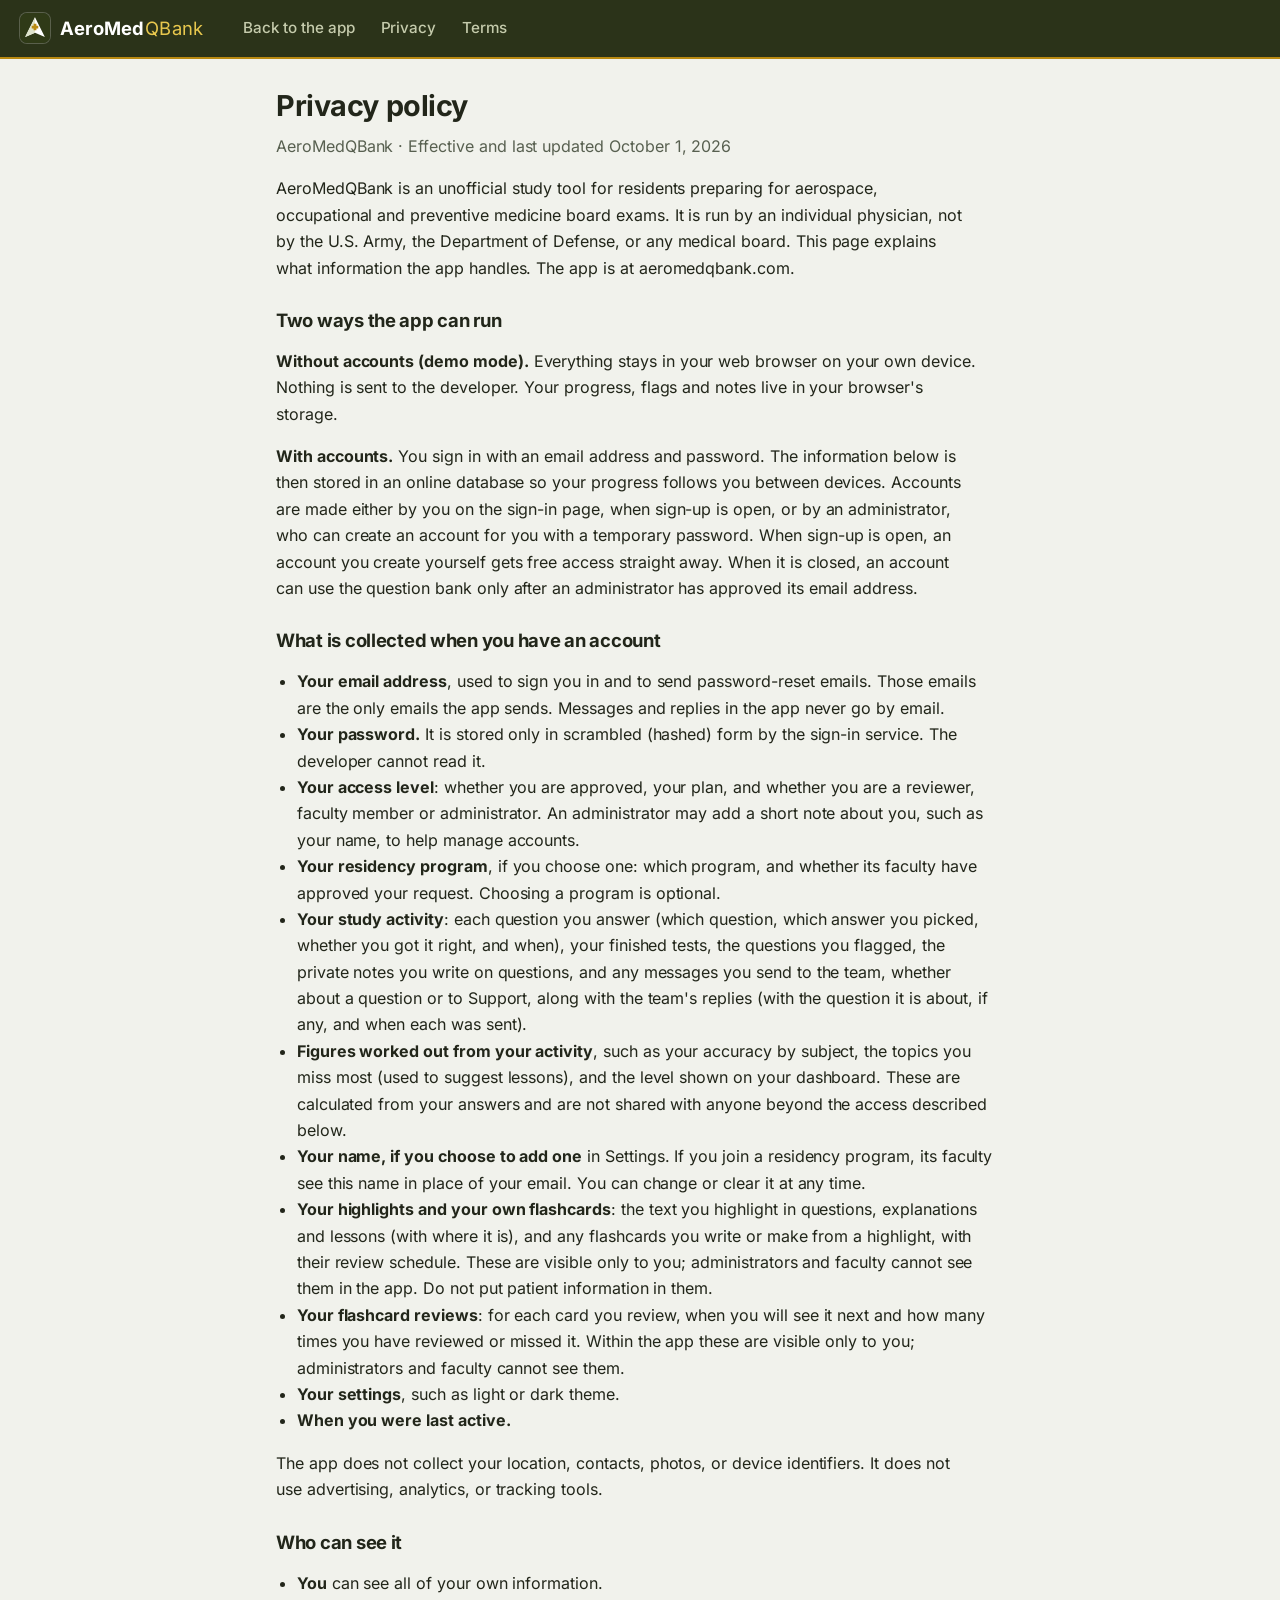
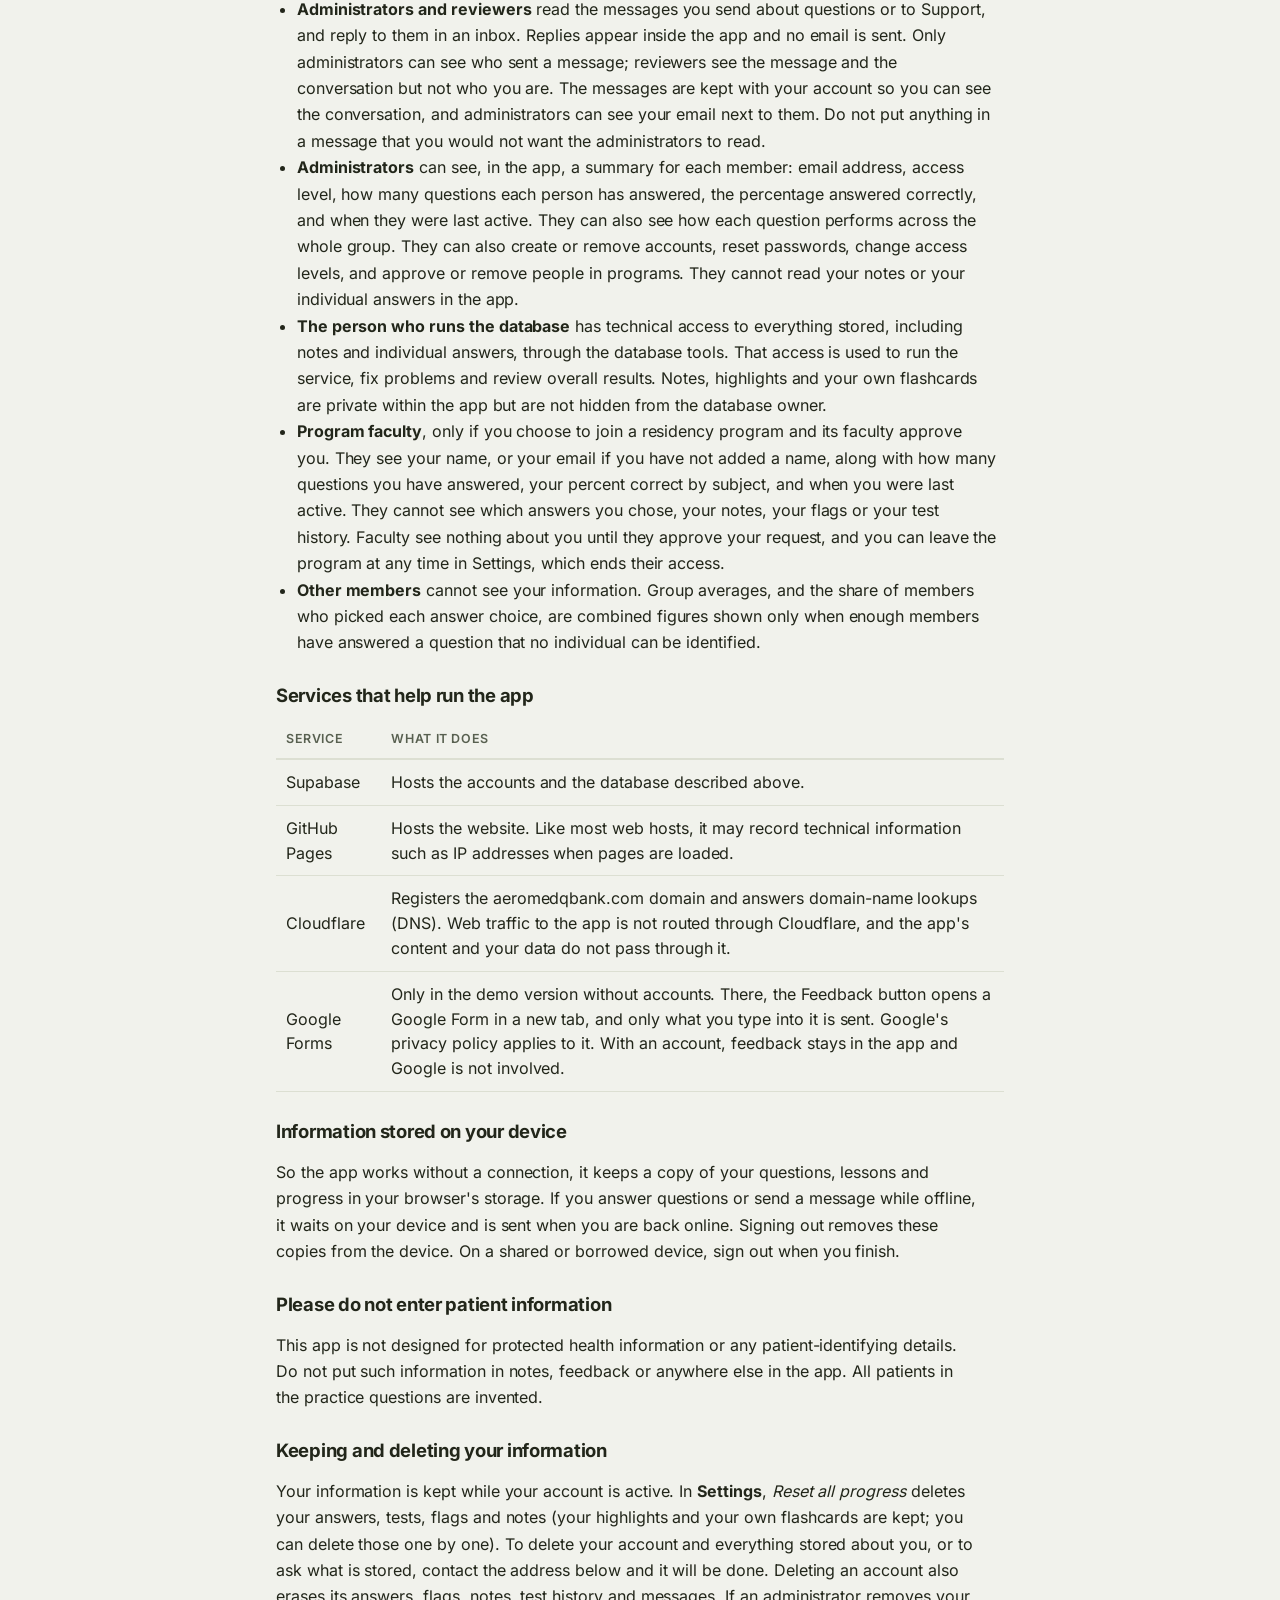
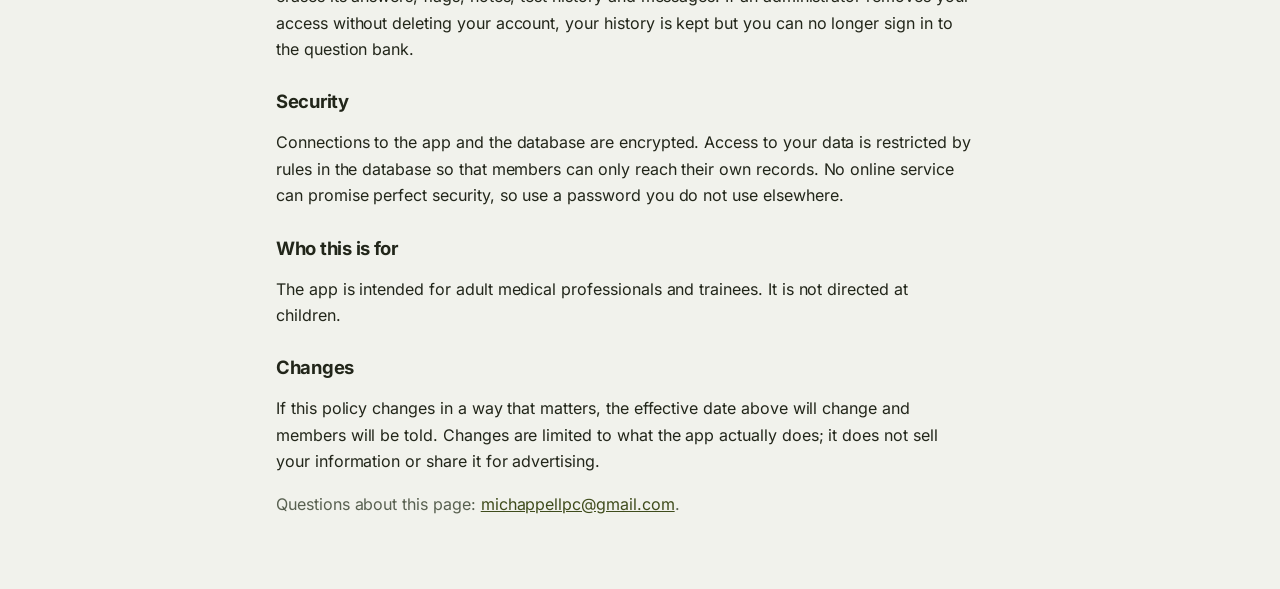
==== privacy.html @ c0320964 "Highlights that stay, My highlights, and your own flashcards Co-Authored-By: Claude Sonnet 5.5 <nore" ====
<!doctype html>
<html lang="en">
<head>
<meta charset="utf-8">
<meta name="viewport" content="width=device-width, initial-scale=1">
<title>Privacy policy | AeroMedQBank</title>
<meta name="theme-color" content="#2b3319">
<link rel="icon" type="image/png" href="icons/icon-192.png">
<link rel="stylesheet" href="css/style.css">
<style>
  body.legal main{max-width:760px;margin:0 auto;padding:20px 16px 56px}
  body.legal h1{font-size:1.8rem;margin-bottom:4px}
  body.legal h2{font-size:1.15rem;margin-top:28px}
  body.legal p,body.legal li{line-height:1.65;max-width:70ch}
  body.legal ul{padding-left:1.3em}
  body.legal .meta{color:var(--muted);margin-top:0}
  body.legal table{margin:12px 0}
  body.legal main a{color:var(--accent)}
  .skip{position:absolute;left:-999px}.skip:focus{left:8px;top:8px;background:var(--card);padding:8px;z-index:10}
</style>
</head>
<body class="legal">
<a class="skip" href="#main">Skip to content</a>
<header class="top"><a class="brand" href="./"><img class="logo" src="icons/logo.svg" alt="" width="30" height="30"><span class="wordmark">AeroMed<b>QBank</b></span></a><nav aria-label="Legal pages"><a href="./">Back to the app</a><a href="privacy.html">Privacy</a><a href="terms.html">Terms</a></nav></header>
<main id="main">
<h1>Privacy policy</h1>
<p class="meta">AeroMedQBank &middot; Effective and last updated October 1, 2026</p>
<p>AeroMedQBank is an unofficial study tool for residents preparing for aerospace, occupational and preventive medicine board exams. It is run by an individual physician, not by the U.S. Army, the Department of Defense, or any medical board. This page explains what information the app handles. The app is at aeromedqbank.com.</p>

<h2>Two ways the app can run</h2>
<p><strong>Without accounts (demo mode).</strong> Everything stays in your web browser on your own device. Nothing is sent to the developer. Your progress, flags and notes live in your browser's storage.</p>
<p><strong>With accounts.</strong> You sign in with an email address and password. The information below is then stored in an online database so your progress follows you between devices. Accounts are made either by you on the sign-in page, when sign-up is open, or by an administrator, who can create an account for you with a temporary password. When sign-up is open, an account you create yourself gets free access straight away. When it is closed, an account can use the question bank only after an administrator has approved its email address.</p>

<h2>What is collected when you have an account</h2>
<ul>
<li><strong>Your email address</strong>, used to sign you in and to send password-reset emails. Those emails are the only emails the app sends. Messages and replies in the app never go by email.</li>
<li><strong>Your password.</strong> It is stored only in scrambled (hashed) form by the sign-in service. The developer cannot read it.</li>
<li><strong>Your access level</strong>: whether you are approved, your plan, and whether you are a reviewer, faculty member or administrator. An administrator may add a short note about you, such as your name, to help manage accounts.</li>
<li><strong>Your residency program</strong>, if you choose one: which program, and whether its faculty have approved your request. Choosing a program is optional.</li>
<li><strong>Your study activity</strong>: each question you answer (which question, which answer you picked, whether you got it right, and when), your finished tests, the questions you flagged, the private notes you write on questions, and any messages you send to the team, whether about a question or to Support, along with the team's replies (with the question it is about, if any, and when each was sent).</li>
<li><strong>Figures worked out from your activity</strong>, such as your accuracy by subject, the topics you miss most (used to suggest lessons), and the level shown on your dashboard. These are calculated from your answers and are not shared with anyone beyond the access described below.</li>
<li><strong>Your name, if you choose to add one</strong> in Settings. If you join a residency program, its faculty see this name in place of your email. You can change or clear it at any time.</li>
<li><strong>Your highlights and your own flashcards</strong>: the text you highlight in questions, explanations and lessons (with where it is), and any flashcards you write or make from a highlight, with their review schedule. These are visible only to you; administrators and faculty cannot see them in the app. Do not put patient information in them.</li>
<li><strong>Your flashcard reviews</strong>: for each card you review, when you will see it next and how many times you have reviewed or missed it. Within the app these are visible only to you; administrators and faculty cannot see them.</li>
<li><strong>Your settings</strong>, such as light or dark theme.</li>
<li><strong>When you were last active.</strong></li>
</ul>
<p>The app does not collect your location, contacts, photos, or device identifiers. It does not use advertising, analytics, or tracking tools.</p>

<h2>Who can see it</h2>
<ul>
<li><strong>You</strong> can see all of your own information.</li>
<li><strong>Administrators and reviewers</strong> read the messages you send about questions or to Support, and reply to them in an inbox. Replies appear inside the app and no email is sent. Only administrators can see who sent a message; reviewers see the message and the conversation but not who you are. The messages are kept with your account so you can see the conversation, and administrators can see your email next to them. Do not put anything in a message that you would not want the administrators to read.</li>
<li><strong>Administrators</strong> can see, in the app, a summary for each member: email address, access level, how many questions each person has answered, the percentage answered correctly, and when they were last active. They can also see how each question performs across the whole group. They can also create or remove accounts, reset passwords, change access levels, and approve or remove people in programs. They cannot read your notes or your individual answers in the app.</li>
<li><strong>The person who runs the database</strong> has technical access to everything stored, including notes and individual answers, through the database tools. That access is used to run the service, fix problems and review overall results. Notes, highlights and your own flashcards are private within the app but are not hidden from the database owner.</li>
<li><strong>Program faculty</strong>, only if you choose to join a residency program and its faculty approve you. They see your name, or your email if you have not added a name, along with how many questions you have answered, your percent correct by subject, and when you were last active. They cannot see which answers you chose, your notes, your flags or your test history. Faculty see nothing about you until they approve your request, and you can leave the program at any time in Settings, which ends their access.</li>
<li><strong>Other members</strong> cannot see your information. Group averages, and the share of members who picked each answer choice, are combined figures shown only when enough members have answered a question that no individual can be identified.</li>
</ul>

<h2>Services that help run the app</h2>
<table>
<thead><tr><th>Service</th><th>What it does</th></tr></thead>
<tbody>
<tr><td>Supabase</td><td>Hosts the accounts and the database described above.</td></tr>
<tr><td>GitHub Pages</td><td>Hosts the website. Like most web hosts, it may record technical information such as IP addresses when pages are loaded.</td></tr>
<tr><td>Cloudflare</td><td>Registers the aeromedqbank.com domain and answers domain-name lookups (DNS). Web traffic to the app is not routed through Cloudflare, and the app's content and your data do not pass through it.</td></tr>
<tr><td>Google Forms</td><td>Only in the demo version without accounts. There, the Feedback button opens a Google Form in a new tab, and only what you type into it is sent. Google's privacy policy applies to it. With an account, feedback stays in the app and Google is not involved.</td></tr>
</tbody></table>

<h2>Information stored on your device</h2>
<p>So the app works without a connection, it keeps a copy of your questions, lessons and progress in your browser's storage. If you answer questions or send a message while offline, it waits on your device and is sent when you are back online. Signing out removes these copies from the device. On a shared or borrowed device, sign out when you finish.</p>

<h2>Please do not enter patient information</h2>
<p>This app is not designed for protected health information or any patient-identifying details. Do not put such information in notes, feedback or anywhere else in the app. All patients in the practice questions are invented.</p>

<h2>Keeping and deleting your information</h2>
<p>Your information is kept while your account is active. In <strong>Settings</strong>, <em>Reset all progress</em> deletes your answers, tests, flags and notes (your highlights and your own flashcards are kept; you can delete those one by one). To delete your account and everything stored about you, or to ask what is stored, contact the address below and it will be done. Deleting an account also erases its answers, flags, notes, test history and messages. If an administrator removes your access without deleting your account, your history is kept but you can no longer sign in to the question bank.</p>

<h2>Security</h2>
<p>Connections to the app and the database are encrypted. Access to your data is restricted by rules in the database so that members can only reach their own records. No online service can promise perfect security, so use a password you do not use elsewhere.</p>

<h2>Who this is for</h2>
<p>The app is intended for adult medical professionals and trainees. It is not directed at children.</p>

<h2>Changes</h2>
<p>If this policy changes in a way that matters, the effective date above will change and members will be told. Changes are limited to what the app actually does; it does not sell your information or share it for advertising.</p>

<p class="meta">Questions about this page: <span class="contact">the person who invited you to the app</span>.</p>
</main>
<script>
fetch('data/config.json').then(function (r) { return r.json(); }).then(function (c) {
  if (c.contactEmail && /^[^@\s]+@[^@\s]+\.[^@\s]+$/.test(c.contactEmail)) {
    document.querySelectorAll('.contact').forEach(function (el) { var a = document.createElement('a'); a.href = 'mailto:' + c.contactEmail; a.textContent = c.contactEmail; el.replaceChildren(a); });
  }
}).catch(function () {});
</script>
</body>
</html>
---- css/style.css ----
@font-face{font-family:'Stardos Stencil';font-style:normal;font-weight:400;font-display:swap;src:url(../fonts/stardos-stencil-latin-400-normal.woff2) format('woff2')}
@font-face{font-family:'Stardos Stencil';font-style:normal;font-weight:700;font-display:swap;src:url(../fonts/stardos-stencil-latin-700-normal.woff2) format('woff2')}
:root{--bg:#e9e6d6;--card:#f7f5ea;--fg:#22261a;--muted:#5d6348;--line:#cbc6ab;--accent:#4b5320;--btn:#4b5320;--gold:#b98a12;--hdr:#2b3319;--hdrfg:#e8c84e;--good:#4d7a2a;--bad:#a8341f;--warn:#a87516;--sel:#e0e4c6;--sky1:#5d8fcf;--sky2:#86b1de;--sky3:#b9cfe2;--sky4:#f3d3a6;--sky5:#f8b98a;--c:#fff3e2;--q:#f2c9b0;--u:#ffd166;--v:#f2b91f;--j:#7d8b4f;--g:#4b5a2a;--stars:0;--sunday:1;--tag1:#e6e8ea;--tag2:#b9bec3;--px:'Stardos Stencil','Arial Black',Impact,sans-serif}
@media (prefers-color-scheme:dark){:root:not([data-theme=light]){--bg:#11150b;--card:#1a2012;--fg:#e6e8d4;--muted:#98a082;--line:#323a20;--accent:#b7c86e;--btn:#5f7028;--gold:#e0b840;--hdr:#080b05;--hdrfg:#e8c84e;--good:#7fae4a;--bad:#e2705a;--warn:#e0a94a;--sel:#242c16;--sky1:#050a10;--sky2:#0a141c;--sky3:#102028;--sky4:#182f36;--sky5:#23413f;--c:#2f4a55;--q:#233841;--u:#eee9c8;--v:#cfc99f;--j:#1d3324;--g:#111f16;--stars:1;--sunday:0;--tag1:#3b4147;--tag2:#22272c;color-scheme:dark}}
:root[data-theme=dark]{--bg:#11150b;--card:#1a2012;--fg:#e6e8d4;--muted:#98a082;--line:#323a20;--accent:#b7c86e;--btn:#5f7028;--gold:#e0b840;--hdr:#080b05;--hdrfg:#e8c84e;--good:#7fae4a;--bad:#e2705a;--warn:#e0a94a;--sel:#242c16;--sky1:#050a10;--sky2:#0a141c;--sky3:#102028;--sky4:#182f36;--sky5:#23413f;--c:#2f4a55;--q:#233841;--u:#eee9c8;--v:#cfc99f;--j:#1d3324;--g:#111f16;--stars:1;--sunday:0;--tag1:#3b4147;--tag2:#22272c;color-scheme:dark}
*{box-sizing:border-box}
body{margin:0;background:var(--bg);color:var(--fg);font:16px/1.5 system-ui,-apple-system,Segoe UI,Roboto,sans-serif}
.top{display:flex;align-items:center;gap:16px;padding:10px 16px;background:var(--card);border-bottom:1px solid var(--line);position:sticky;top:env(safe-area-inset-top,0px);z-index:5;flex-wrap:wrap}
.brand{font-family:var(--px);font-size:.8rem;font-weight:400;color:var(--fg);text-decoration:none}
nav{display:flex;gap:14px;flex:1;flex-wrap:wrap}nav a{color:var(--muted);text-decoration:none}nav a:hover{color:var(--accent)}
.timer{font-variant-numeric:tabular-nums;font-weight:600}
main{max-width:1000px;margin:0 auto;padding:16px}
.card{background:var(--card);border:1px solid var(--line);border-radius:10px;padding:16px;margin-bottom:16px}
h1,h2,h3{margin:.2em 0 .6em}
.grid{display:grid;gap:12px;grid-template-columns:repeat(auto-fit,minmax(180px,1fr))}
.stat{text-align:center}.stat b{display:block;font-size:1.8rem}.muted{color:var(--muted)}
button,.btn{font:inherit;padding:8px 14px;border-radius:8px;border:1px solid var(--line);background:var(--card);color:var(--fg);cursor:pointer;text-decoration:none;display:inline-block}
button.primary,.btn.primary{background:var(--accent);border-color:var(--accent);color:#fff}
button.danger{color:var(--bad)}button:disabled{opacity:.5;cursor:not-allowed}
.row{display:flex;gap:8px;flex-wrap:wrap;align-items:center}.spread{justify-content:space-between}
.bar{height:10px;background:var(--line);border-radius:6px;overflow:hidden}.bar>i{display:block;height:100%;background:var(--good)}
table{width:100%;border-collapse:collapse}th,td{text-align:left;padding:6px 8px;border-bottom:1px solid var(--line)}
.opt{display:flex;gap:10px;align-items:flex-start;padding:10px 12px;border:1px solid var(--line);border-radius:8px;margin:8px 0;cursor:pointer;background:var(--card)}
.opt:hover{border-color:var(--accent)}.opt.sel{background:var(--sel);border-color:var(--accent)}
.opt.correct{border-color:var(--good);background:color-mix(in srgb,var(--good) 15%,var(--card))}
.opt.wrong{border-color:var(--bad);background:color-mix(in srgb,var(--bad) 15%,var(--card))}
.opt.struck .txt{text-decoration:line-through;opacity:.55}
.opt .k{font-weight:700;min-width:1.4em}.opt .txt{flex:1}.opt .x{opacity:.4;background:none;border:0;padding:0 4px}
.stem{white-space:pre-wrap;font-size:1.05rem}
.expl{border-left:4px solid var(--accent);padding:8px 14px;margin-top:14px;background:var(--sel);border-radius:0 8px 8px 0;white-space:pre-wrap}
.nav{display:flex;flex-wrap:wrap;gap:6px}
.nav button{width:38px;padding:6px 0;text-align:center}
.nav .cur{outline:2px solid var(--accent)}.nav .ans{background:var(--sel)}.nav .flag{border-color:var(--warn)}
.nav .ok{background:color-mix(in srgb,var(--good) 25%,var(--card))}.nav .no{background:color-mix(in srgb,var(--bad) 25%,var(--card))}
label.chk{display:flex;gap:8px;align-items:center;margin:4px 0}
fieldset{border:1px solid var(--line);border-radius:8px;margin:0 0 12px}legend{padding:0 6px;font-weight:600}
textarea,input[type=number],select{font:inherit;color:var(--fg);background:var(--bg);border:1px solid var(--line);border-radius:6px;padding:6px;width:100%}
input[type=number]{width:90px}
.tag{font-size:.75rem;padding:2px 8px;border-radius:99px;background:var(--sel);color:var(--accent);margin-right:6px}
.flagbtn.on{color:var(--warn);border-color:var(--warn)}
@media(max-width:600px){main{padding:10px}}

.modal{position:fixed;inset:0;background:rgba(0,0,0,.5);display:flex;align-items:center;justify-content:center;padding:16px;z-index:20}.modal .card{max-width:420px;margin:0}

.stat b{font-family:var(--px);font-size:1.3rem;font-weight:400}
.scene{position:relative;height:210px;overflow:hidden;border-radius:12px;border:1px solid var(--line);margin-bottom:16px;
  background:linear-gradient(to bottom,var(--sky1) 0 20%,var(--sky2) 20% 40%,var(--sky3) 40% 60%,var(--sky4) 60% 80%,var(--sky5) 80% 100%)}
.scene .px{display:block}
.scene .sun{position:absolute;right:9%;top:22px}
.scene .sun-day{display:block;opacity:var(--sunday)}
.scene .sun-night{position:absolute;left:0;top:0;opacity:calc(1 - var(--sunday))}
.scene .cloud{position:absolute;color:var(--c);animation:drift linear infinite;transform:translateX(-150%)}
.scene .star{position:absolute;opacity:var(--stars)}
.scene .bird{position:absolute;left:0;animation:fly linear infinite;transform:translateX(-120%)}
.scene .hills{position:absolute;left:50%;transform:translateX(-50%);line-height:0}
.scene .hills.far{bottom:0}.scene .hills.near{bottom:0}
.scene-slot{position:absolute;left:18px;bottom:8px;right:14px;z-index:2}
.mascot{display:flex;align-items:flex-end;gap:10px}
.sprite{flex:none}
.bubble{position:relative;background:var(--card);color:var(--fg);border:2px solid var(--fg);border-radius:12px;padding:9px 13px;max-width:min(340px,60vw);font-size:.92rem;line-height:1.35;margin-bottom:56px}
.bubble::before{content:"";position:absolute;left:-8px;bottom:14px;width:12px;height:12px;background:var(--card);border-left:2px solid var(--fg);border-bottom:2px solid var(--fg);transform:rotate(45deg)}
.coach{position:fixed;right:12px;bottom:calc(8px + env(safe-area-inset-bottom,0px));z-index:4;pointer-events:none}
.coach .mascot{flex-direction:row-reverse}.coach .bubble{margin-bottom:34px;max-width:min(250px,50vw);font-size:.85rem}
.coach .bubble::before{left:auto;right:-8px;transform:rotate(-135deg)}
#res-mascot .mascot{margin-bottom:6px}#res-mascot .bubble{margin-bottom:44px}
.bob .sprite{animation:bob 2.4s steps(2,end) infinite}
@keyframes bob{50%{transform:translateY(-4px)}}
@keyframes drift{from{transform:translateX(-150%)}to{transform:translateX(calc(100vw + 20%))}}
@keyframes fly{from{transform:translateX(-120%)}to{transform:translateX(100vw)}}
@media(prefers-reduced-motion:reduce){.scene .cloud,.scene .bird,.bob .sprite{animation:none;transform:none}.scene .bird{left:55%}}
@media(max-width:600px){.scene{height:190px}.scene-slot .sprite{width:120px;height:auto}.bubble{margin-bottom:40px}}

/* ---- Army theme ---- */
h1,h2,h3{font-family:var(--px);letter-spacing:.05em;text-transform:uppercase}
.top{background:var(--hdr);border-bottom:3px solid var(--gold)}
.brand{font-family:var(--px);font-weight:700;font-size:1.15rem;letter-spacing:.1em;color:var(--hdrfg)}
.brand .star{color:var(--gold)}
nav a{color:#c5cbac}nav a:hover{color:var(--hdrfg)}.timer{color:#fff;font-family:var(--px)}
button.primary,.btn.primary{background:var(--btn);border-color:var(--btn);color:#fff;font-family:var(--px);font-weight:700;letter-spacing:.06em;text-transform:uppercase}
.card{background:var(--card)}
.stat{position:relative;padding-top:30px;background:linear-gradient(160deg,var(--tag1),var(--tag2));border-radius:16px;border-color:var(--tag2)}
.stat::before{content:"";position:absolute;top:9px;left:50%;width:12px;height:12px;margin-left:-6px;border-radius:50%;background:var(--bg);box-shadow:inset 0 1px 3px rgba(0,0,0,.5)}
.stat b{font-family:var(--px);font-weight:700;font-size:1.9rem;letter-spacing:.03em}
.stat span{color:var(--fg);opacity:.8}
.insignia{flex:none;image-rendering:pixelated}
.bar>i{background:var(--good)}
.foot{max-width:1000px;margin:8px auto 28px;padding:0 16px;color:var(--muted);font-size:.75rem;text-align:center}
.scene{height:220px;border-color:var(--hdr)}
.scene .sun{top:96px;right:10%}.scene .sun-night{top:-72px}
.scene-label{position:absolute;right:14px;bottom:8px;text-align:right;z-index:3;font-family:var(--px);font-weight:700;letter-spacing:.14em;font-size:1rem;color:#fff;text-shadow:0 1px 0 rgba(0,0,0,.5)}
.scene-label span{display:block;font-family:system-ui,sans-serif;font-weight:600;font-size:.62rem;letter-spacing:.14em;text-transform:uppercase;opacity:.92}
.scene .heli{position:absolute;top:42px;left:0;animation:fly 20s linear infinite;transform:translateX(-120%)}
.scene .heli .hf{display:block}.scene .heli .hf.b{position:absolute;left:0;top:0;animation:rotorB .18s steps(1) infinite}.scene .heli .hf.a{animation:rotorA .18s steps(1) infinite}
@keyframes rotorA{0%{opacity:1}50%{opacity:0}}
@keyframes rotorB{0%{opacity:0}50%{opacity:1}}
@media(prefers-reduced-motion:reduce){.scene .heli{animation:none;transform:none;left:58%}.scene .heli .hf.a,.scene .heli .hf.b{animation:none}.scene .heli .hf.b{opacity:0}}
@media(max-width:600px){.scene{height:200px}.scene-label{font-size:.85rem}}

.qimg{display:block;max-width:100%;max-height:340px;margin:8px 0;border:1px solid var(--line);border-radius:8px;cursor:zoom-in;background:#fff}
.modal.zoom .card{max-width:min(96vw,900px);max-height:92vh;overflow:auto}.modal.zoom img{display:block;max-width:100%;margin:0 auto 10px;background:#fff}
.tag.draft{background:var(--warn);color:#000}

nav a.on{color:var(--hdrfg);font-weight:700}
@media(max-width:600px){
  .top{flex-wrap:nowrap;padding:8px 14px}
  .brand{font-size:1rem}.timer{margin-left:auto}
  nav{position:fixed;left:0;right:0;bottom:0;z-index:6;gap:0;flex:none;justify-content:space-around;background:var(--hdr);border-top:3px solid var(--gold);padding:6px 0 calc(6px + env(safe-area-inset-bottom,0px))}
  nav a{flex:1;text-align:center;padding:10px 4px;font-size:.85rem}
  main{padding-bottom:84px}
  .coach{bottom:calc(72px + env(safe-area-inset-bottom,0px))}
  .grid{grid-template-columns:repeat(2,1fr);gap:10px}
  .stat{padding:28px 8px 12px}.stat b{font-size:1.5rem}
  .scene-label{top:8px;bottom:auto;right:12px}.scene-label span{display:none}
  .foot{padding-bottom:70px}
}

.fb{width:min(520px,100%);margin:0;max-height:92vh;overflow:auto}
.fb label{display:block;margin:12px 0 4px;font-weight:600}
.fb textarea,.fb select,.fb input[type=text]{width:100%}
.fb input[type=text]{font:inherit;color:var(--fg);background:var(--bg);border:1px solid var(--line);border-radius:6px;padding:6px}
.toast{position:fixed;left:50%;transform:translateX(-50%);bottom:calc(84px + env(safe-area-inset-bottom,0px));z-index:30;max-width:min(92vw,420px);background:var(--fg);color:var(--bg);padding:10px 16px;border-radius:10px;font-size:.9rem;box-shadow:0 4px 14px rgba(0,0,0,.3)}
@media(min-width:601px){.toast{bottom:24px}}

.insignia{max-width:112px;height:auto}
#fb-ref{flex:1;min-width:0}

.signin{max-width:440px;margin:20px auto}
.signin label{display:block;margin:12px 0 4px;font-weight:600}
.signin input{width:100%;font:inherit;color:var(--fg);background:var(--bg);border:1px solid var(--line);border-radius:6px;padding:8px}
.notice{background:var(--sel);border-left:4px solid var(--warn);padding:8px 12px;border-radius:0 8px 8px 0;margin:12px 0}
.linkish{border:0;background:none;color:var(--accent);text-decoration:underline;padding:8px}
body.locked nav,body.locked .timer{display:none}

.sr{position:absolute;width:1px;height:1px;overflow:hidden;clip:rect(0 0 0 0);white-space:nowrap}
form label{display:block;margin:10px 0 4px;font-weight:600}
form input[type=email],form input[type=password],form input[type=text],form select{font:inherit;color:var(--fg);background:var(--bg);border:1px solid var(--line);border-radius:6px;padding:7px}
table select{width:auto;padding:4px}

.optrow{display:flex;gap:8px;align-items:stretch;margin:8px 0}
.optrow .opt{flex:1;margin:0;min-width:0}
.optrow .x{width:44px;opacity:1;border:1px solid var(--line);border-radius:8px;background:var(--card);color:var(--muted);padding:0;cursor:pointer}
.optrow .x[aria-pressed=true]{color:var(--bad);border-color:var(--bad)}
.opt:focus-visible,.optrow .x:focus-visible,.scroll:focus-visible,button:focus-visible,a:focus-visible,select:focus-visible,input:focus-visible,textarea:focus-visible{outline:3px solid var(--accent);outline-offset:2px}
.scroll{overflow-x:auto}

/* Questions page */
.tabs{display:flex;gap:4px;margin-bottom:12px;border-bottom:2px solid var(--line)}
.tabs a{padding:8px 16px;text-decoration:none;color:var(--muted);font-weight:600;border-bottom:3px solid transparent;margin-bottom:-2px}
.tabs a.on,.tabs a[aria-current=page]{color:var(--fg);border-bottom-color:var(--gold)}
.filters{display:grid;gap:10px;grid-template-columns:repeat(auto-fit,minmax(150px,1fr));margin:0}
.filters label,.fgrid label,.card label{display:block;margin:0 0 4px;font-weight:600;font-size:.9rem}
.filters input,.filters select,.fgrid input,.fgrid select,.card textarea,.card input[type=text],.card input[type=search],.card input[type=file]{width:100%;font:inherit;color:var(--fg);background:var(--bg);border:1px solid var(--line);border-radius:6px;padding:7px}
.card textarea{resize:vertical}.card label+textarea,.card label+input{margin-bottom:12px}
.fgrid{display:grid;gap:12px;grid-template-columns:repeat(auto-fit,minmax(200px,1fr));margin-bottom:12px}
fieldset{margin-bottom:14px}.hint{color:var(--muted);font-size:.8rem;margin:4px 0 0}.small{font-size:.8rem}
.bulkbar{display:flex;flex-wrap:wrap;gap:8px;align-items:center;position:sticky;top:calc(56px + env(safe-area-inset-top,0px));z-index:4;border-color:var(--gold)}
.qtable td,.qtable th{vertical-align:top}.qtable tr.dim{opacity:.65}
.tag.reviewed{background:#2f5d1a;color:#fff}.tag.archived{background:var(--muted);color:var(--bg)}
.orow{display:grid;grid-template-columns:auto 1.6em 1fr auto;gap:8px;align-items:start;margin:8px 0}.orow .k{font-weight:700;padding-top:8px}
.ofields{display:grid;gap:6px}.orow input[type=radio]{margin-top:10px;width:18px;height:18px}
.errbox,.warnbox{border-left:4px solid var(--bad);background:color-mix(in srgb,var(--bad) 12%,var(--card));padding:10px 14px;border-radius:0 8px 8px 0;margin:10px 0}
.warnbox{border-left-color:var(--warn);background:color-mix(in srgb,var(--warn) 14%,var(--card))}.errbox ul,.warnbox ul{margin:6px 0 0;padding-left:1.2em}
.bad{color:var(--bad);font-weight:600}.imgprev{margin-bottom:10px}

/* ---- Professional look: clean type, flat cards, side navigator (Army colours kept) ---- */
:root{--bg:#f1f2ec;--card:#fff;--line:#dcdfd2;--muted:#586050;--sel:#eef1e0;--accent:#3f4c1c;--btn:#3f4c1c;--tag1:#fff;--tag2:#dcdfd2}
body{font-size:15.5px;letter-spacing:0}
main{max-width:1120px;padding:20px 20px 28px}
h1,h2,h3{font-family:inherit;text-transform:none;letter-spacing:0;font-weight:650}
h1{font-size:1.5rem}h2{font-size:1.2rem}h3{font-size:1.05rem}
.card{border-radius:8px;box-shadow:0 1px 2px rgba(20,26,10,.06);padding:18px 20px}
.top{padding:0 20px;min-height:52px;border-bottom:2px solid var(--gold);gap:28px}
.brand{font-size:1.05rem;letter-spacing:.12em;padding:12px 0}
nav{gap:2px}nav a{padding:16px 12px 14px;border-bottom:3px solid transparent;font-weight:500;font-size:.95rem}
nav a.on{color:#fff;font-weight:600;border-bottom-color:var(--hdrfg)}nav a:hover{color:#fff}
button,.btn{border-radius:6px;font-weight:500;padding:8px 16px;background:var(--card);transition:background .12s,border-color .12s}
button:hover:not(:disabled),.btn:hover{border-color:var(--accent);background:var(--sel)}
button.primary,.btn.primary{font-family:inherit;text-transform:none;letter-spacing:0;font-weight:600;color:#fff}
button.primary:hover:not(:disabled),.btn.primary:hover{background:#2e3914;border-color:#2e3914}
.timer{font-family:inherit;font-weight:600;font-size:1rem;background:rgba(255,255,255,.1);padding:4px 12px;border-radius:6px}
/* dashboard */
.scene{height:150px;border-radius:8px;border:0}
.scene .sun{top:56px}.scene .sun-night{top:-100px}.scene .heli{top:22px}
.scene-slot{bottom:4px}.scene-slot .sprite{width:96px;height:auto}.bubble{margin-bottom:34px;font-size:.9rem}
.stat{padding:16px 18px;background:var(--card);border-color:var(--line);border-radius:8px;text-align:left}
.stat::before{display:none}
.stat b{font-family:inherit;font-size:1.9rem;font-weight:700;letter-spacing:0;line-height:1.1}
.stat span{display:block;margin-top:4px;font-size:.78rem;text-transform:uppercase;letter-spacing:.05em;color:var(--muted);opacity:1}
.insignia{max-width:64px}
th{font-size:.78rem;text-transform:uppercase;letter-spacing:.05em;color:var(--muted);font-weight:600;border-bottom:2px solid var(--line)}
td,th{padding:10px 10px}tbody tr:hover{background:var(--sel)}
.bar{height:8px;border-radius:4px}
/* question screen */
.testlayout{display:grid;grid-template-columns:220px minmax(0,1fr);grid-template-areas:"nav main";gap:20px;align-items:start}
.testmain{grid-area:main;min-width:0}.navcard{grid-area:nav;position:sticky;top:68px;padding:14px}
.navh{font-size:.78rem;text-transform:uppercase;letter-spacing:.06em;color:var(--muted);margin:0 0 10px}
.navcard .nav{display:grid;grid-template-columns:repeat(5,1fr);gap:6px}.navcard .nav button{width:auto;padding:6px 0;font-size:.85rem}
.navcard .legend{margin:10px 0 6px}
.qcard{padding:22px 26px}
.stem{font-size:1.06rem;line-height:1.65;margin:14px 0 18px}
.opt{padding:12px 14px;border-radius:8px;gap:12px;align-items:center;min-height:48px}
.opt .k{flex:none;min-width:1.9em;height:1.9em;border:1.5px solid var(--muted);border-radius:50%;display:inline-flex;align-items:center;justify-content:center;font-size:.85rem;font-weight:600}
.opt.sel .k{background:var(--btn);border-color:var(--btn);color:#fff}
.opt.correct .k{background:#2f5d1a;border-color:#2f5d1a;color:#fff}.opt.wrong .k{background:#a8341f;border-color:#a8341f;color:#fff}
.expl{border-radius:0 6px 6px 0;line-height:1.65}
.tag{border-radius:4px;font-weight:500}
.foot{font-size:.72rem}
@media(max-width:860px){
  .testlayout{grid-template-columns:1fr;grid-template-areas:"main" "nav"}.navcard{position:static}
  .navcard .nav{grid-template-columns:repeat(auto-fill,minmax(38px,1fr))}
}
@media(max-width:600px){
  main{padding:12px 12px 84px}.top{padding:0 14px;min-height:46px}.brand{padding:10px 0}
  nav a{padding:10px 4px;border-bottom:0;border-top:3px solid transparent}nav a.on{border-top-color:var(--hdrfg)}
  .qcard{padding:16px}.scene{height:130px}.scene-slot .sprite{width:78px}.stat b{font-size:1.5rem}
}
@media(max-width:600px){
  .coach .bubble{display:none}.coach .sprite{width:72px;height:auto}
  .scene-label{display:none}.bubble{max-width:58vw;font-size:.82rem;margin-bottom:26px}
  main{padding-bottom:110px}
}
#res-mascot .sprite{width:88px;height:auto}#res-mascot .bubble{margin-bottom:30px}

/* ---- Brand ---- */
.brand{display:flex;align-items:center;gap:10px;font-family:inherit;padding:8px 0;letter-spacing:0;text-decoration:none}
.brand .logo{display:block;border-radius:7px}
.wordmark{font-size:1.15rem;font-weight:700;letter-spacing:.01em;color:#fff}
.wordmark b{font-weight:400;color:var(--hdrfg);margin-left:1px}
.wordmark.big{font-size:1.5rem;color:var(--fg)}.wordmark.big b{color:var(--gold)}
.signin-brand{display:flex;align-items:center;gap:12px;margin-bottom:8px}
.pagehead{display:flex;justify-content:space-between;align-items:center;gap:16px;flex-wrap:wrap;margin:4px 0 18px}
.pagetitle{margin:0;font-size:1.5rem}.pagehead p{margin:2px 0 0}
@media(max-width:600px){.wordmark{font-size:1.02rem}.brand .logo{width:26px;height:26px}.pagehead .btn{width:100%;text-align:center}}
.brand .logo{box-shadow:0 0 0 1px rgba(255,255,255,.22)}

/* ---- Cover and mascot (vector) ---- */
.cover{position:relative;border-radius:8px;overflow:hidden;margin:0 0 16px;background:#1c2a3a;color:#fff}
.cover-art,.cover-photo{position:absolute;inset:0;width:100%;height:100%;object-fit:cover;display:block}
.cover-shade{position:absolute;inset:0;background:linear-gradient(90deg,rgba(14,21,7,.78) 0,rgba(14,21,7,.35) 55%,rgba(14,21,7,0) 100%)}
.cover-body{position:relative;display:flex;justify-content:space-between;align-items:flex-end;gap:16px;padding:20px 26px 10px;min-height:215px}
.cover-text{align-self:center;max-width:460px}.cover-text .pagetitle{color:#fff;font-size:1.6rem}
.cover-text p{margin:6px 0 16px;color:rgba(255,255,255,.9)}
.cover .scene-slot{position:static}
.cover .mascot{flex-direction:row-reverse;align-items:flex-end}
.mascot{display:flex;gap:10px}
.mascot .sprite{display:block;filter:drop-shadow(0 3px 4px rgba(0,0,0,.25))}
.bubble{background:#fff;color:#22261a;border:0;border-radius:12px;box-shadow:0 2px 10px rgba(0,0,0,.22);padding:10px 14px;font-size:.9rem;max-width:min(300px,55vw);margin-bottom:34px}
.bubble::before{border:0;background:#fff;left:-5px;bottom:16px;width:12px;height:12px}
.cover .bubble::before,.coach .bubble::before{left:auto;right:-5px;transform:rotate(45deg)}
.coach .mascot{flex-direction:row-reverse}
.coach .bubble{margin-bottom:26px}
#res-mascot .sprite{width:96px;height:auto}#res-mascot .bubble{margin-bottom:30px}
@media(max-width:700px){.cover-body{padding:18px 16px 10px;min-height:170px}.cover .bubble{display:none}.cover .sprite{width:96px;height:auto}.cover-text .pagetitle{font-size:1.35rem}.cover-text{max-width:60%}}
.cover .btn.primary{background:#c9992b;border-color:#c9992b;color:#1a1f0e}.cover .btn.primary:hover{background:#dbab3a;border-color:#dbab3a}

/* ---- Lessons ---- */
:root{--cs1:#4b5a21;--cs2:#c9992b;--cs3:#3f6b8a;--cs4:#a8541f;--lc-key:#3f4c1c;--lc-pearl:#2f6f7a;--lc-warn:#a8341f;--lc-tip:#6b5210}
@media(prefers-color-scheme:dark){:root:not([data-theme=light]){--cs1:#9fb45a;--cs2:#e0b840;--cs3:#6fa5c8;--cs4:#e08a56;--lc-key:#b7c86e;--lc-pearl:#6fc0cc;--lc-warn:#f0806a;--lc-tip:#e0b840}}
:root[data-theme=dark]{--cs1:#9fb45a;--cs2:#e0b840;--cs3:#6fa5c8;--cs4:#e08a56;--lc-key:#b7c86e;--lc-pearl:#6fc0cc;--lc-warn:#f0806a;--lc-tip:#e0b840}
.crumb{margin:0 0 6px;font-size:.9rem}.crumb a{color:var(--muted)}
.subjgrid{display:grid;grid-template-columns:repeat(auto-fill,minmax(210px,1fr));gap:12px}
.subjtile{display:flex;flex-direction:column;gap:4px;padding:14px 16px;border:1px solid var(--line);border-left:4px solid var(--gold);border-radius:8px;background:var(--card);color:var(--fg);text-decoration:none}
a.subjtile:hover{border-color:var(--accent);background:var(--sel)}.subjtile span{font-size:.82rem;color:var(--muted)}
.subjtile.off{opacity:.6;border-left-color:var(--line)}
.lsearch input{min-width:220px}
.lessoncard{display:flex;flex-direction:column;gap:2px;padding:12px 4px;border-bottom:1px solid var(--line);color:var(--fg);text-decoration:none}
.lessoncard:last-child{border-bottom:0}.lessoncard:hover b{color:var(--accent);text-decoration:underline}.lessoncard b{font-size:1.05rem}
.lessonlayout{display:grid;grid-template-columns:minmax(0,1fr) 220px;gap:20px;align-items:start}
.lesson{padding:24px 28px}.lesson header{border-bottom:1px solid var(--line);margin-bottom:8px}
.lsummary{font-size:1.05rem;color:var(--muted);margin:6px 0 12px}
.lesson p,.lesson li{line-height:1.7}.lh{margin:1.6em 0 .5em;padding-top:.3em;border-top:1px solid var(--line);font-size:1.2rem}.lh:focus{outline:none}
.lblock-title{margin:1.2em 0 .6em;font-size:1.05rem}
.ltoc{position:sticky;top:68px}.ltoc ul{list-style:none;margin:0;padding:0}.ltoc li{padding:4px 0}.ltoc .linkish{text-align:left;text-decoration:none;padding:2px 0}.ltoc .linkish:hover{text-decoration:underline}
.ltable{margin:12px 0;font-size:.95rem}.ltable caption{text-align:left;font-weight:650;padding:0 0 8px;caption-side:top}
.ltable th,.ltable td{vertical-align:top;padding:9px 12px;border:1px solid var(--line);line-height:1.5}
.ltable thead th{background:var(--hdr);color:#fff;border-color:var(--hdr);text-transform:none;letter-spacing:0;font-size:.85rem}
.ltable tbody th{background:var(--sel);text-align:left;font-weight:650;white-space:nowrap}
.ltable tbody tr:nth-child(even) td{background:color-mix(in srgb,var(--sel) 45%,var(--card))}
.lcallout{margin:16px 0;padding:12px 16px;border-left:5px solid var(--lc-key);background:var(--sel);border-radius:0 8px 8px 0}
.lcallout b{display:block;font-size:.8rem;text-transform:uppercase;letter-spacing:.06em;color:var(--lc-key)}.lcallout p{margin:4px 0 0}
.lcallout.k-pearl{border-left-color:var(--lc-pearl)}.lcallout.k-pearl b{color:var(--lc-pearl)}
.lcallout.k-warning{border-left-color:var(--lc-warn)}.lcallout.k-warning b{color:var(--lc-warn)}
.lcallout.k-tip{border-left-color:var(--lc-tip)}.lcallout.k-tip b{color:var(--lc-tip)}
.lstats{display:grid;grid-template-columns:repeat(auto-fit,minmax(190px,1fr));gap:12px;margin:14px 0}
.lstats div{padding:14px 16px;border:1px solid var(--line);border-top:4px solid var(--gold);border-radius:8px;background:var(--card)}
.lstats b{display:block;font-size:1.5rem;line-height:1.2}.lstats span{font-size:.88rem;color:var(--muted)}
.lsteps{list-style:none;margin:8px 0 16px;padding:0;display:flex;flex-direction:column;gap:0}
.lsteps li{display:flex;gap:14px;align-items:flex-start;position:relative;padding:0 0 18px}
.lsteps li:not(:last-child)::before{content:"";position:absolute;left:15px;top:34px;bottom:2px;width:2px;background:var(--line)}
.lsteps .ln{flex:none;width:32px;height:32px;border-radius:50%;background:var(--btn);color:#fff;display:inline-flex;align-items:center;justify-content:center;font-weight:700}
.lsteps p{margin:2px 0 0;color:var(--muted)}
.lcompare{display:grid;gap:12px;margin:8px 0 16px;grid-template-columns:repeat(auto-fit,minmax(220px,1fr))}
.lcompare section{padding:12px 16px;border:1px solid var(--line);border-top:5px solid var(--muted);border-radius:8px;background:var(--card)}
.lcompare .lc-good{border-top-color:#2f5d1a}.lcompare .lc-bad{border-top-color:#a8341f}
.lcompare h4{margin:0 0 6px;font-size:1rem}.lcompare ul{margin:0;padding-left:1.1em}
.llist{padding-left:1.3em}
.lchart{margin:18px 0;padding:14px 16px 10px;border:1px solid var(--line);border-radius:8px;background:var(--card)}
.lchart figcaption{font-weight:650;margin-bottom:6px}.lchart-scroll{overflow-x:auto}.lchart svg{display:block;width:100%;min-width:560px;height:auto;max-height:420px}
.lgrid{stroke:var(--line);stroke-width:1}.laxis{stroke:var(--muted);stroke-width:1.5}
.ltick{fill:var(--muted);font-size:12px}.ltitle{fill:var(--fg);font-size:12.5px;font-weight:600}.lval{fill:var(--fg);font-size:11.5px;font-weight:600}
.llegend{display:flex;flex-wrap:wrap;gap:6px 18px;list-style:none;margin:6px 0 0;padding:0;font-size:.9rem}.llegend i{display:inline-block;width:12px;height:12px;border-radius:2px;margin-right:6px;vertical-align:-1px}
.ldata{margin-top:8px}.ldata summary{cursor:pointer;color:var(--accent);font-size:.9rem}
.limg{margin:16px 0}.limg figcaption{font-size:.9rem;color:var(--muted);margin-top:4px}
.lrefs{margin-top:22px}.lrefs li{font-size:.9rem;color:var(--muted)}
.lfoot{margin-top:26px;padding-top:14px;border-top:1px solid var(--line)}
@media(max-width:900px){.lessonlayout{grid-template-columns:1fr}.ltoc{position:static;order:-1}.lesson{padding:18px 16px}}
.lessonlayout.solo{grid-template-columns:minmax(0,1fr)}
.lsearch input,.filters input[type=search]{font:inherit;color:var(--fg);background:var(--card);border:1px solid var(--line);border-radius:6px;padding:8px 12px;min-width:240px}
.codearea{font-family:ui-monospace,SFMono-Regular,Menlo,Consolas,monospace;font-size:.85rem;line-height:1.5;min-height:420px;width:100%;tab-size:2;white-space:pre}
.lessonedit{display:grid;grid-template-columns:minmax(0,1fr) minmax(0,1fr);gap:16px;align-items:start}
.lpreview{border:1px solid var(--line);border-radius:8px;padding:6px 16px 12px;background:var(--card);max-height:78vh;overflow:auto}
@media(max-width:1100px){.lessonedit{grid-template-columns:1fr}}

/* ---- Group averages, flagged ---- */
.peer{display:inline-block;margin:6px 0 2px;padding:3px 10px;border-radius:99px;background:var(--card);border:1px solid var(--line);font-size:.88rem}
a.statlink{text-decoration:none;color:inherit;display:block}a.statlink:hover{border-color:var(--accent);background:var(--sel)}

/* ---- Programs / faculty ---- */
.heatmap td.heat{text-align:center;white-space:nowrap;min-width:84px}.heatmap td.heat span{font-size:.8rem;opacity:.85}
.heatmap td.hi{background:#d7e9c3;color:#1f3d0f}.heatmap td.mid{background:#f6e6b5;color:#4a3608}.heatmap td.lo{background:#f4cbc0;color:#5a1b0e}.heatmap td.none{color:var(--muted)}
@media(prefers-color-scheme:dark){:root:not([data-theme=light]) .heatmap td.hi{background:#2b4a1a;color:#dff0cf}:root:not([data-theme=light]) .heatmap td.mid{background:#5a4610;color:#f6e6b5}:root:not([data-theme=light]) .heatmap td.lo{background:#5e2a1f;color:#f7d4ca}}
:root[data-theme=dark] .heatmap td.hi{background:#2b4a1a;color:#dff0cf}:root[data-theme=dark] .heatmap td.mid{background:#5a4610;color:#f6e6b5}:root[data-theme=dark] .heatmap td.lo{background:#5e2a1f;color:#f7d4ca}
.heatmap tr.avgrow th,.heatmap tr.avgrow td{border-bottom:2px solid var(--line);font-weight:700}
.heatmap thead th{font-size:.78rem;vertical-align:bottom}

/* ---- Share of members who chose each option ---- */
.opt{position:relative;overflow:hidden}
.opt .pick{margin-left:auto;flex:none;font-size:.85rem;font-weight:600;color:var(--muted);padding-left:10px}
.opt .pickbar{position:absolute;left:0;bottom:0;height:4px;background:var(--gold);opacity:.75;border-radius:0 2px 2px 0}
.opt.correct .pickbar{background:var(--good)}.opt.wrong .pickbar{background:var(--bad)}

label.chk .cnt{color:var(--muted);font-variant-numeric:tabular-nums}label.chk.zero{color:var(--muted)}

/* ---- Focus areas ---- */
.focusgrid{display:grid;grid-template-columns:repeat(auto-fit,minmax(250px,1fr));gap:12px;margin-top:8px}
.focus{padding:14px 16px;border:1px solid var(--line);border-left:5px solid var(--bad);border-radius:8px;background:var(--card);display:flex;flex-direction:column;gap:2px}
.focus h3{margin:0 0 2px;font-size:1.05rem}.focus-pct{margin:0}.focus-pct b{font-size:1.4rem}
.focus-lessons{margin:6px 0 8px;padding-left:1.1em}.focus-lessons li{margin:2px 0}.focus .btn{margin-top:auto;align-self:flex-start}

/* ---- Inbox ---- */
.navbadge{display:inline-block;min-width:1.35em;padding:0 .4em;margin-left:6px;border-radius:99px;background:#c0392b;color:#fff;font-size:.72rem;font-weight:700;line-height:1.5;text-align:center;vertical-align:middle}
.tabs .navbadge.inline{margin-left:4px}
.msg .msgtext{white-space:pre-wrap;margin:8px 0 12px;line-height:1.6}

/* ---- Conversations ---- */
.dot{display:inline-block;width:10px;height:10px;border-radius:50%;background:#c0392b;margin-right:8px;vertical-align:middle}
.convo{display:flex;flex-direction:column;gap:10px;margin:12px 0 16px}
.bubblerow{display:flex}.bubblerow.them{justify-content:flex-start}.bubblerow.me{justify-content:flex-end}
.cbubble{max-width:min(560px,92%);padding:10px 14px;border-radius:12px;border:1px solid var(--line);background:var(--card)}
.bubblerow.me .cbubble{background:var(--sel);border-color:var(--accent)}
.cbubble .who{font-size:.78rem;color:var(--muted)}.cbubble p{margin:4px 0 0;white-space:pre-wrap;line-height:1.55}
details.thread{margin:8px 0 12px}details.thread summary{cursor:pointer;color:var(--accent);font-weight:600}

.marktools{display:flex;flex-wrap:wrap;gap:8px;align-items:center;margin-top:10px}
.marktools button{padding:5px 12px;min-height:34px}
.marktools #mk-h{background:#ffe27a;color:#1c1c1c;border-color:#c9a400}
.marktools .small{flex-basis:100%}
.stem mark.mk-h{background:#ffe27a;color:#1c1c1c;border-radius:2px}
.stem s.mk-s{text-decoration:line-through;text-decoration-thickness:2px}
@media (min-width:700px){.marktools .small{flex-basis:auto}}
.filters input[type=search]{min-width:0}
.relatedlesson{display:inline-block;margin-top:2px}
.relatedlesson a{font-weight:600}

.tabs{flex-wrap:wrap}
@media (max-width:480px){.tabs a{padding:8px 10px}}

.flash{max-width:720px}
.flash-side{font-size:1.25rem;line-height:1.55;margin:18px 0;white-space:pre-wrap}
.flash-back{border-top:2px solid var(--line);margin-top:6px;padding-top:14px;font-size:1.1rem;line-height:1.6}
.flash-back:focus{outline:none}
.rate{display:grid;grid-template-columns:repeat(4,1fr);gap:8px;margin-top:16px}
.rate button{display:flex;flex-direction:column;align-items:center;gap:2px;padding:10px 6px;min-height:56px}
.rate button .small{color:var(--muted)}
.rate .rate-1{border-color:var(--bad);color:var(--bad)}
@media (max-width:480px){.rate{grid-template-columns:repeat(2,1fr)}}
a.btn[aria-disabled=true]{opacity:1;color:var(--muted);pointer-events:none}

/* ---- Look and feel: type, depth and the two colour themes ---- */
@font-face{font-family:'Inter';font-style:normal;font-weight:400;font-display:swap;src:url(../fonts/inter-latin-400-normal.woff2) format('woff2')}
@font-face{font-family:'Inter';font-style:normal;font-weight:500;font-display:swap;src:url(../fonts/inter-latin-500-normal.woff2) format('woff2')}
@font-face{font-family:'Inter';font-style:normal;font-weight:600;font-display:swap;src:url(../fonts/inter-latin-600-normal.woff2) format('woff2')}
@font-face{font-family:'Inter';font-style:normal;font-weight:700;font-display:swap;src:url(../fonts/inter-latin-700-normal.woff2) format('woff2')}
:root{--font:'Inter',system-ui,-apple-system,'Segoe UI',Roboto,sans-serif;--r:12px;--shadow:0 1px 2px rgba(20,28,15,.06),0 4px 14px rgba(20,28,15,.05);--btn-h:color-mix(in srgb,var(--btn) 82%,#000);--link:#37560f}
@media (prefers-color-scheme:dark){:root:not([data-theme=light]){--link:#b7c86e;--shadow:0 1px 2px rgba(0,0,0,.35),0 4px 14px rgba(0,0,0,.25)}}
:root[data-theme=dark]{--link:#b7c86e;--shadow:0 1px 2px rgba(0,0,0,.35),0 4px 14px rgba(0,0,0,.25)}
body{font-family:var(--font);font-size:16px;line-height:1.55;letter-spacing:-.003em;-webkit-font-smoothing:antialiased;text-rendering:optimizeLegibility}
h1,h2,h3,h4{letter-spacing:-.015em;font-weight:650}
a{color:var(--link)}
.card{border-radius:var(--r);box-shadow:var(--shadow)}
button,.btn,select,input[type=text],input[type=search],input[type=number],textarea{font-family:var(--font)}
button,.btn{border-radius:9px;font-weight:500;transition:background .15s,border-color .15s,box-shadow .15s}
button:hover:not(:disabled),.btn:hover{border-color:var(--accent)}
button.primary:hover:not(:disabled),.btn.primary:hover{background:var(--btn-h);border-color:var(--btn-h)}
.stat b{font-family:var(--font);font-weight:700;font-variant-numeric:tabular-nums;letter-spacing:-.02em}

/* Navy and teal: the same layout in cooler colours. Chosen in Settings (data-palette on <html>). */
:root[data-palette=navy]{--bg:#eef2f6;--card:#fff;--fg:#14202e;--muted:#566678;--line:#d3dce6;--accent:#1f4f7a;--btn:#1f4f7a;--gold:#0f8b8d;--hdr:#0f2236;--hdrfg:#7fd1d3;--good:#2a7f62;--bad:#b3372c;--warn:#a8680f;--sel:#dde9f4;--link:#1b5a91;--shadow:0 1px 2px rgba(15,34,54,.07),0 4px 14px rgba(15,34,54,.06)}
@media (prefers-color-scheme:dark){:root[data-palette=navy]:not([data-theme=light]){--bg:#0b141e;--card:#121f2d;--fg:#e4edf5;--muted:#92a4b6;--line:#243649;--accent:#7fb6e6;--btn:#2f6aa3;--gold:#4cc3c5;--hdr:#070e15;--hdrfg:#7fd1d3;--good:#58b894;--bad:#ee7b6e;--warn:#e3a95a;--sel:#18293a;--link:#7fb6e6}}
:root[data-palette=navy][data-theme=dark]{--bg:#0b141e;--card:#121f2d;--fg:#e4edf5;--muted:#92a4b6;--line:#243649;--accent:#7fb6e6;--btn:#2f6aa3;--gold:#4cc3c5;--hdr:#070e15;--hdrfg:#7fd1d3;--good:#58b894;--bad:#ee7b6e;--warn:#e3a95a;--sel:#18293a;--link:#7fb6e6}

.cover-art .hill1{fill:var(--hill1,#5d6f3b)}.cover-art .hill2{fill:var(--hill2,#3f4f25)}.cover-art .hill3{fill:var(--hill3,#2b3719)}
:root[data-palette=navy]{--hill1:#3b6f86;--hill2:#2a5568;--hill3:#1b3a4b}
@media (prefers-color-scheme:dark){:root[data-palette=navy]:not([data-theme=light]){--hill1:#2a5a70;--hill2:#1e4455;--hill3:#122c3a}}
:root[data-palette=navy][data-theme=dark]{--hill1:#2a5a70;--hill2:#1e4455;--hill3:#122c3a}
:root[data-palette=navy] .notice{border-left-color:var(--gold)}

:root[data-palette=navy] .opt.correct .k{background:#1f6b53;border-color:#1f6b53;color:#fff}

.examcard{display:flex;align-items:center;gap:18px;flex-wrap:wrap}
.examcard h2{margin:0 0 4px;font-size:1.1rem}.examcard p{margin:2px 0}
.examnum{display:flex;flex-direction:column;align-items:center;justify-content:center;min-width:92px;padding:8px 14px;border-radius:12px;background:var(--hdr);color:var(--hdrfg)}
.examnum b{font-size:2.2rem;line-height:1.05;font-variant-numeric:tabular-nums}.examnum span{font-size:.8rem;letter-spacing:.08em;text-transform:uppercase}
.examinfo{flex:1;min-width:220px}

.scroll{position:relative}   /* keeps visually hidden text inside a scrolling table from widening the page */

/* ---- Question screen: calmer toolbar, text size, sticky action bar, sectioned explanation ---- */
.marktools{gap:6px;margin-top:6px}.marktools button{padding:4px 10px;min-height:30px;font-size:.85rem}
.marktools .textsize{display:flex;gap:4px}.marktools .textsize button{min-width:38px;font-weight:600}
.qcard .stem{font-size:1.12rem;line-height:1.72;margin:16px 0 20px}
.qcard[data-size="1"] .stem,.qcard[data-size="1"] .opt{font-size:1.22rem}
.qcard[data-size="2"] .stem,.qcard[data-size="2"] .opt{font-size:1.34rem}
.qcard[data-size="3"] .stem,.qcard[data-size="3"] .opt{font-size:1.5rem}
.opt{padding:12px 14px}
.actionbar{position:sticky;bottom:0;z-index:3;margin:18px -16px -16px;padding:12px 16px;background:var(--card);border-top:1px solid var(--line);border-radius:0 0 var(--r) var(--r);box-shadow:0 -6px 14px -10px rgba(0,0,0,.25)}
.actionbar .coach{bottom:calc(112px + env(safe-area-inset-bottom,0px))}
@media(max-width:600px){.actionbar{bottom:56px;margin-bottom:0;border-radius:0}.actionbar .coach{position:absolute;bottom:calc(100% - 2px);right:6px}.actionbar .coach .sprite{width:56px;height:auto}}
.expl{white-space:normal;border-left:0;background:transparent;padding:0;margin-top:18px;border-radius:0}
.expl .verdict{display:flex;gap:8px;align-items:center;padding:10px 14px;border-radius:10px;font-size:1.02rem;border:1px solid var(--line)}
.expl .verdict.ok{background:color-mix(in srgb,var(--good) 14%,var(--card));border-color:var(--good)}
.expl .verdict.no{background:color-mix(in srgb,var(--bad) 12%,var(--card));border-color:var(--bad)}
.expl .peerrow{margin:10px 2px 0;font-size:.92rem}
.expl .exph{font-size:.8rem;letter-spacing:.08em;text-transform:uppercase;color:var(--muted);margin:18px 0 6px;font-weight:700}
.expl .exptext{white-space:pre-wrap;margin:0;line-height:1.7}
.expl .optnotes{list-style:none;margin:0;padding:0;display:grid;gap:6px}
.expl .optnotes li{padding:8px 12px;border:1px solid var(--line);border-radius:8px;line-height:1.55}
.expl .optnotes li.right{border-color:var(--good);background:color-mix(in srgb,var(--good) 10%,var(--card))}
.expl .relatedcard{margin:16px 0 0;padding:10px 14px;border:1px solid var(--line);border-left:4px solid var(--gold);border-radius:8px;background:var(--sel)}
.expl .refs{margin:14px 0 0}

/* ---- New test screen ---- */
.newlayout{display:grid;grid-template-columns:minmax(0,1fr) 300px;gap:16px;align-items:start}
.newlayout fieldset.card{margin:0 0 14px;padding:14px 18px 16px}
.newlayout legend{font-weight:700;padding:0 6px}
.choices{display:grid;grid-template-columns:repeat(auto-fit,minmax(220px,1fr));gap:10px}
label.choice{display:flex;gap:10px;align-items:flex-start;padding:12px 14px;border:2px solid var(--line);border-radius:var(--r);cursor:pointer;background:var(--card)}
label.choice:hover{border-color:var(--link)}
label.choice:has(input:checked){border-color:var(--link);box-shadow:0 0 0 1px var(--link) inset}
label.choice:has(input:focus-visible){outline:3px solid var(--link);outline-offset:2px}
.choicebody{display:flex;flex-direction:column;gap:2px}
.chips{display:flex;flex-wrap:wrap;gap:8px}
.chips label.chk{margin:0;padding:6px 12px;border:1px solid var(--line);border-radius:999px;background:var(--card);cursor:pointer}
.chips label.chk:has(input:checked){border-color:var(--link);background:color-mix(in srgb,var(--link) 10%,var(--card))}
.subjgroup{border-top:1px solid var(--line);margin-top:10px;padding-top:8px}
.subjgroup summary{cursor:pointer;font-weight:600;padding:4px 0}
.subjgrid{display:grid;grid-template-columns:repeat(auto-fill,minmax(250px,1fr));gap:2px 16px;margin-top:6px}
.newsum{position:sticky;top:12px;margin:0}
.newsum input[type=number],.newsum select{width:100%;margin-top:4px}
.bigcount{display:flex;align-items:baseline;gap:8px;margin:0 0 10px}.bigcount span:first-child{font-size:2.2rem;font-weight:700;line-height:1;font-variant-numeric:tabular-nums}
.quick{display:flex;gap:6px;margin:-4px 0 12px}.quick button{flex:1;min-width:0}
.wide{width:100%}
@media(max-width:820px){.newlayout{grid-template-columns:1fr}.newsum{position:static}}

/* ---- Hide/Show ram button sits under the ram ---- */
.coach{display:flex;flex-direction:column;align-items:flex-end}
.coach .ramtog{pointer-events:auto;font-size:.75rem;padding:2px 10px;min-height:28px;margin-top:2px}
@media(max-width:600px){.coach .ramtog{margin-top:-16px;position:relative;min-height:24px;padding:0 8px;font-size:.7rem}}

/* ---- Charts, results and the continue card ---- */
.ring{flex:none}.ringtxt{font:700 28px var(--font);fill:var(--fg);font-variant-numeric:tabular-nums}
.resrow{display:flex;gap:20px;align-items:center;flex-wrap:wrap}.resstats{flex:1;min-width:240px}
.subjbars{list-style:none;margin:8px 0 0;padding:0;display:grid;gap:12px}.sbtop{display:flex;justify-content:space-between;gap:12px;margin-bottom:4px}
.sbar{height:10px}.sbar>i{border-radius:5px}
.trend{width:100%;height:auto;display:block}.trend .grid0{stroke:var(--line);stroke-width:1}.trend .axis{font:12px var(--font);fill:var(--muted)}.trend .lastv{fill:var(--fg);font-weight:700}
.continue{display:flex;align-items:center;justify-content:space-between;gap:16px;border-left:5px solid var(--link)}.contbody{display:flex;flex-direction:column;gap:4px;flex:1;min-width:0}.contbody .bar{max-width:320px;margin-top:4px}
@media(max-width:600px){.continue{flex-direction:column;align-items:stretch}.ring{margin:0 auto}}
@media(max-width:600px){.trend .axis{font-size:24px}.trend polyline{stroke-width:4}.trend circle{stroke-width:3}}

/* ---- Navigation: More menu on phones, calmer type ---- */
.secgroup{display:contents}.navmore{display:none}
@media(max-width:600px){
  nav a{white-space:nowrap;font-size:.8rem;padding:10px 2px}
  nav button.navmore{display:block;flex:1;background:none;box-shadow:none;border:0;border-top:3px solid transparent;border-radius:0;color:#c5cbac;font:inherit;font-size:.8rem;padding:10px 2px;text-align:center;position:relative;min-height:0}
  nav button.navmore.on{color:var(--hdrfg);border-top-color:var(--hdrfg);font-weight:700}
  .navmore::after{content:"\25B4";margin-left:3px;font-size:.65rem}nav.open .navmore::after{content:"\25BE"}
  nav:has(.secgroup .navbadge:not([hidden])) .navmore::before{content:"";position:absolute;top:6px;right:calc(50% - 30px);width:9px;height:9px;border-radius:50%;background:#c0392b}
  .secgroup{display:none}
  nav.open .secgroup{display:grid;grid-template-columns:repeat(2,1fr);gap:4px;position:fixed;left:8px;right:8px;bottom:calc(64px + env(safe-area-inset-bottom,0px));padding:8px;background:var(--hdr);border:1px solid var(--line);border-radius:var(--r);box-shadow:0 -6px 24px rgba(0,0,0,.35)}
  nav.open .secgroup a{display:block;font-size:.95rem;border:0;border-radius:8px;padding:14px 8px;background:rgba(255,255,255,.06);flex:none}
  nav.open .secgroup a[hidden]{display:none}
  nav.open .secgroup a.on{background:rgba(255,255,255,.16);color:var(--hdrfg)}
}
body{line-height:1.55}
.pagetitle{font-size:1.65rem;line-height:1.2}
main h2{line-height:1.25}
.muted.small,.small{line-height:1.45}
@media(max-width:600px){nav button.navmore:hover:not(:disabled){background:none;border-color:transparent;border-top-color:transparent}nav button.navmore.on:hover{border-top-color:var(--hdrfg)}}

/* ---- Calculator ---- */
.calc{position:fixed;z-index:30;top:84px;right:16px;width:300px;max-width:calc(100vw - 24px);background:var(--card);border:1px solid var(--line);border-radius:var(--r);box-shadow:0 10px 32px rgba(0,0,0,.3);padding:10px 12px 12px}
.calc[hidden]{display:none}
.calchead{cursor:move;touch-action:none;display:flex;justify-content:space-between;align-items:center;margin-bottom:8px}.calcx{padding:2px 9px;min-height:30px}
.calcin{width:100%;font:600 1.15rem var(--font);font-variant-numeric:tabular-nums;text-align:right;padding:8px 10px;box-sizing:border-box}
.calcout{min-height:1.5em;text-align:right;color:var(--muted);font-variant-numeric:tabular-nums;margin:4px 2px 6px}.calcout.err{color:var(--bad)}
.calckeys{display:grid;grid-template-columns:repeat(5,1fr);gap:5px}.calckeys button{padding:9px 0;min-height:40px;text-align:center;font-size:.95rem}.calckeys .num{font-weight:600}
.calchist{list-style:none;margin:8px 0 0;padding:0;max-height:92px;overflow:auto;font-size:.8rem}.calchist button{width:100%;text-align:right;border:0;background:none;padding:3px 4px;color:var(--muted);min-height:0}.calchist button:hover{background:var(--sel)}
@media(max-width:600px){.calc{top:auto;right:8px;left:8px;width:auto;max-width:none;bottom:calc(66px + env(safe-area-inset-bottom,0px))}.calckeys button{min-height:44px}}

/* ---- Saved highlights ---- */
mark.hl{background:#ffe27a;color:#1c1c1c;border-radius:2px;padding:0 1px;cursor:pointer}
.opt mark.hl{cursor:inherit}
.hlpop{position:fixed;z-index:40;display:flex;gap:4px;padding:5px;background:var(--hdr);border-radius:var(--r);box-shadow:0 6px 20px rgba(0,0,0,.35)}
.hlpop button{background:var(--card);padding:6px 12px;min-height:34px;font-size:.88rem;white-space:nowrap}
.tag.hltag{background:#ffe27a;color:#1c1c1c}
.nav button.hl{box-shadow:inset 0 -4px 0 #e8b800}

/* ---- My highlights, My cards ---- */
.mkrow{margin:12px 0 0}
.hlgroup{margin-bottom:12px}.hllist,.mylist{list-style:none;margin:10px 0 0;padding:0;display:grid;gap:8px}
.hllist li,.mylist li{display:flex;justify-content:space-between;gap:12px;align-items:center;flex-wrap:wrap;padding:8px 0;border-top:1px solid var(--line)}
.hlquote,.mybody{display:flex;flex-direction:column;gap:2px;flex:1;min-width:200px}.hlquote mark.hl{align-self:flex-start;cursor:default;line-height:1.5}
.mybody .muted,.mybody .small{overflow-wrap:anywhere}
@media(min-width:601px) and (max-width:1250px){nav a{padding-left:8px;padding-right:8px;font-size:.9rem}.top{gap:10px}}
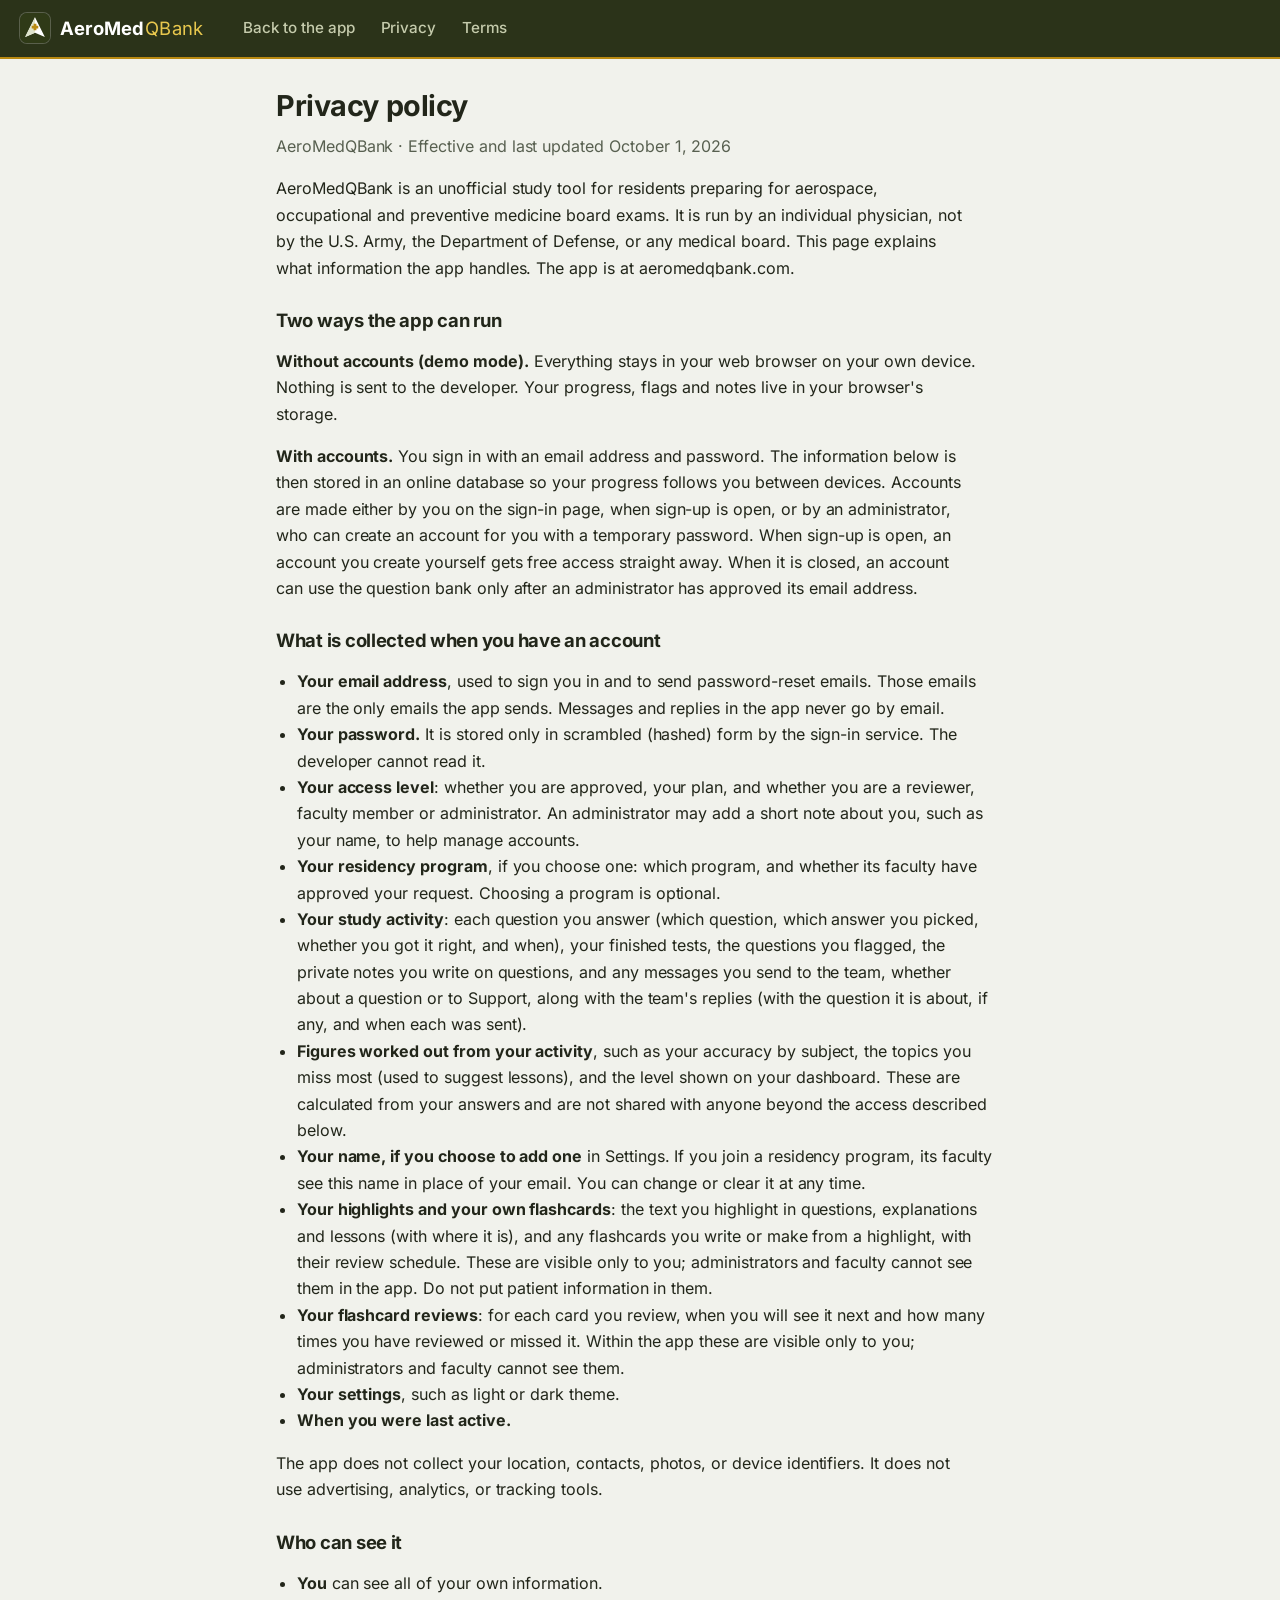
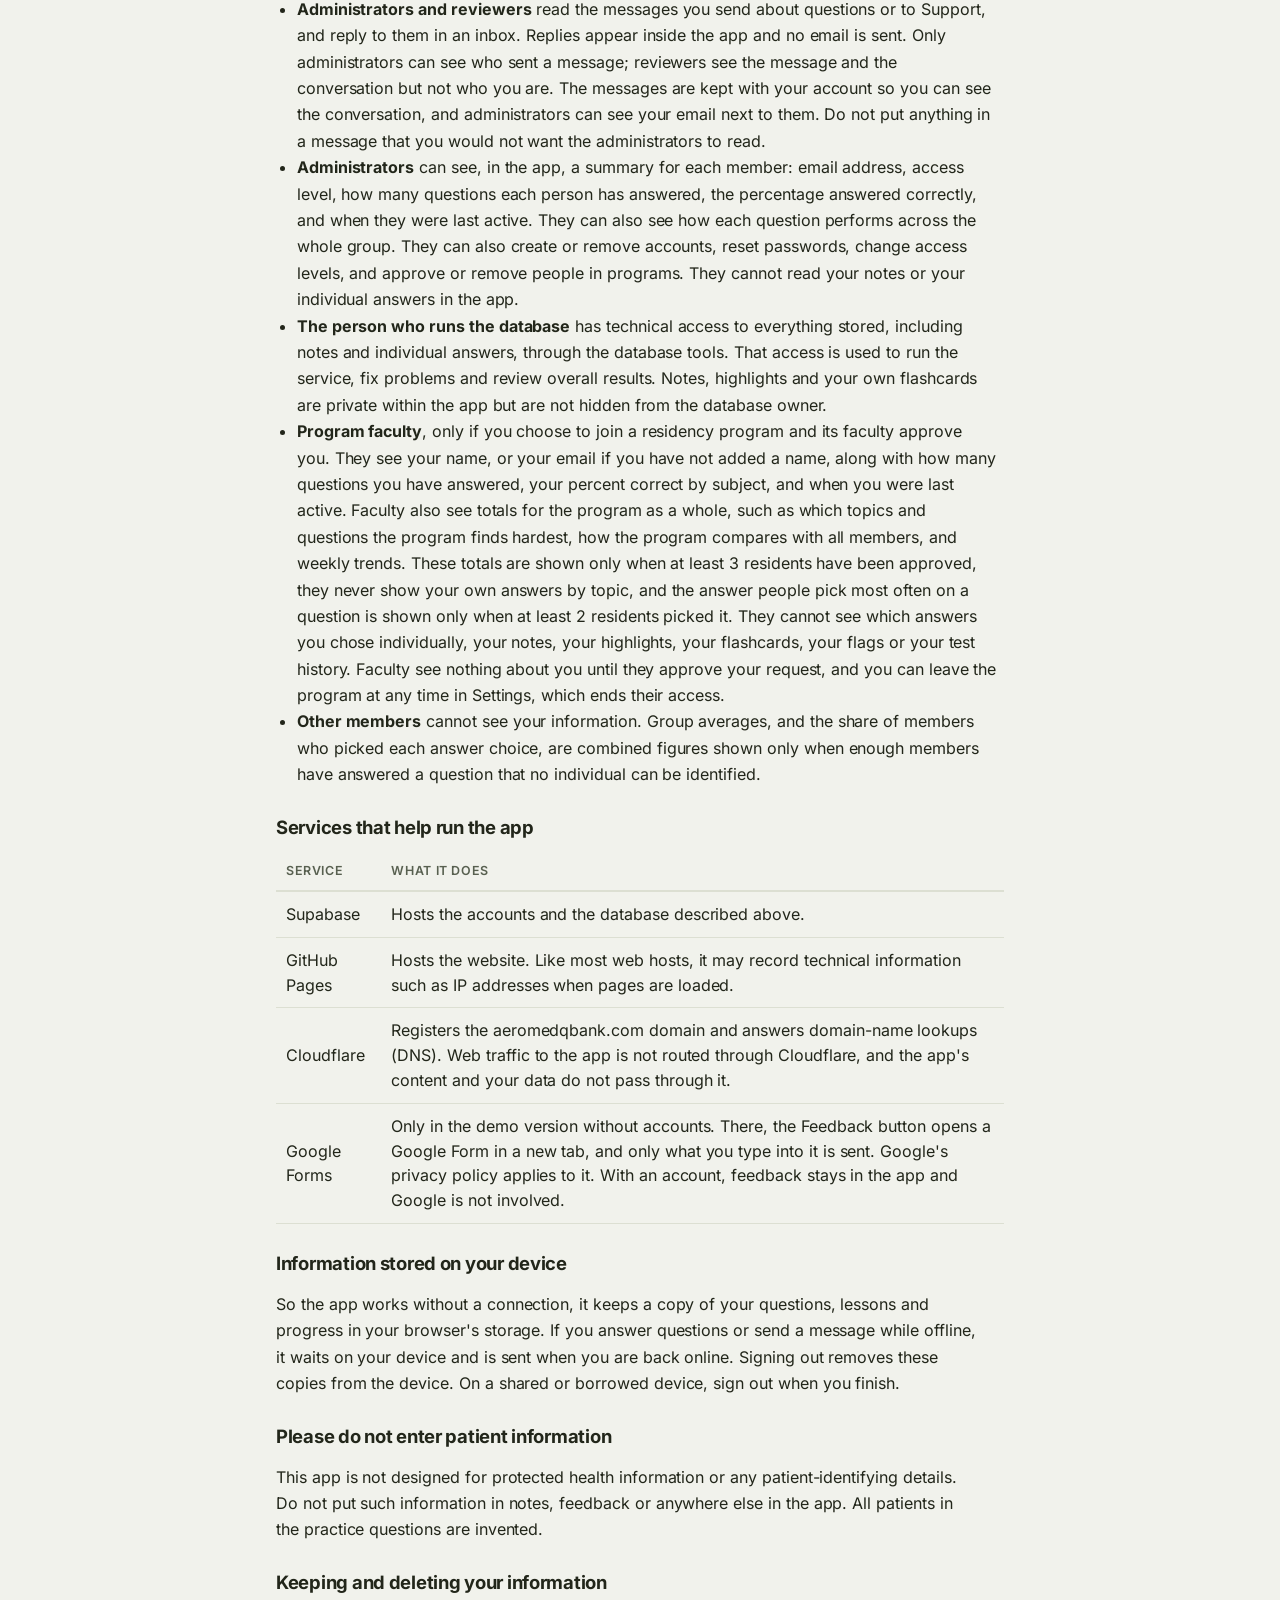
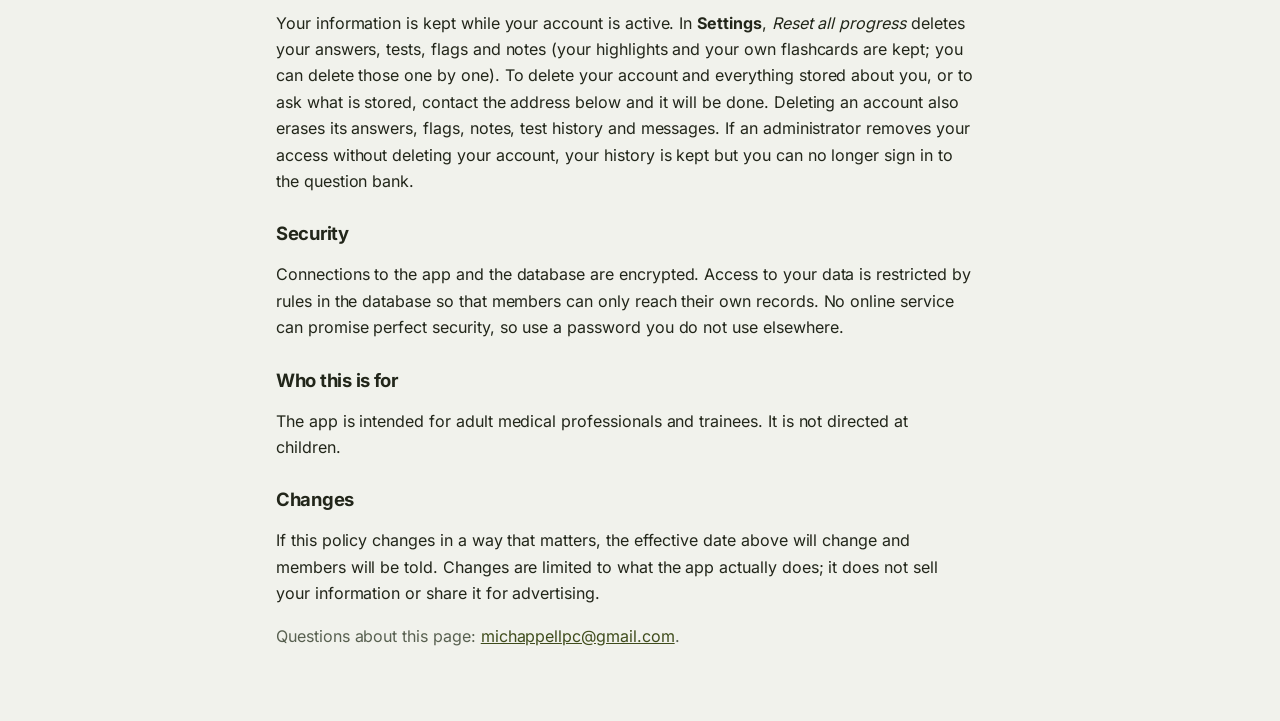
==== commit 75fe290f: "Program insights: group weaknesses, lessons that would help, missed questions and trend for faculty " ====
--- a/privacy.html
+++ b/privacy.html
@@ -53,7 +53,7 @@
 <li><strong>Administrators and reviewers</strong> read the messages you send about questions or to Support, and reply to them in an inbox. Replies appear inside the app and no email is sent. Only administrators can see who sent a message; reviewers see the message and the conversation but not who you are. The messages are kept with your account so you can see the conversation, and administrators can see your email next to them. Do not put anything in a message that you would not want the administrators to read.</li>
 <li><strong>Administrators</strong> can see, in the app, a summary for each member: email address, access level, how many questions each person has answered, the percentage answered correctly, and when they were last active. They can also see how each question performs across the whole group. They can also create or remove accounts, reset passwords, change access levels, and approve or remove people in programs. They cannot read your notes or your individual answers in the app.</li>
 <li><strong>The person who runs the database</strong> has technical access to everything stored, including notes and individual answers, through the database tools. That access is used to run the service, fix problems and review overall results. Notes, highlights and your own flashcards are private within the app but are not hidden from the database owner.</li>
-<li><strong>Program faculty</strong>, only if you choose to join a residency program and its faculty approve you. They see your name, or your email if you have not added a name, along with how many questions you have answered, your percent correct by subject, and when you were last active. They cannot see which answers you chose, your notes, your flags or your test history. Faculty see nothing about you until they approve your request, and you can leave the program at any time in Settings, which ends their access.</li>
+<li><strong>Program faculty</strong>, only if you choose to join a residency program and its faculty approve you. They see your name, or your email if you have not added a name, along with how many questions you have answered, your percent correct by subject, and when you were last active. Faculty also see totals for the program as a whole, such as which topics and questions the program finds hardest, how the program compares with all members, and weekly trends. These totals are shown only when at least 3 residents have been approved, they never show your own answers by topic, and the answer people pick most often on a question is shown only when at least 2 residents picked it. They cannot see which answers you chose individually, your notes, your highlights, your flashcards, your flags or your test history. Faculty see nothing about you until they approve your request, and you can leave the program at any time in Settings, which ends their access.</li>
 <li><strong>Other members</strong> cannot see your information. Group averages, and the share of members who picked each answer choice, are combined figures shown only when enough members have answered a question that no individual can be identified.</li>
 </ul>
 
--- a/css/style.css
+++ b/css/style.css
@@ -522,3 +522,15 @@
 .hlquote,.mybody{display:flex;flex-direction:column;gap:2px;flex:1;min-width:200px}.hlquote mark.hl{align-self:flex-start;cursor:default;line-height:1.5}
 .mybody .muted,.mybody .small{overflow-wrap:anywhere}
 @media(min-width:601px) and (max-width:1250px){nav a{padding-left:8px;padding-right:8px;font-size:.9rem}.top{gap:10px}}
+
+/* ---- Program insights ---- */
+.weaklist{list-style:none;margin:12px 0 0;padding:0;display:grid;gap:12px}
+.weakitem{padding:12px 14px;border:1px solid var(--line);border-left:5px solid var(--bad);border-radius:var(--r);background:var(--card)}
+.weakbars{display:grid;grid-template-columns:repeat(auto-fit,minmax(200px,1fr));gap:12px;margin:8px 0}.insbar{height:10px;margin-top:3px}
+.reclist{list-style:none;margin:6px 0 0;padding:0;display:grid;gap:4px}
+.tag.gap{background:var(--warn);color:#000}
+@media print{
+  header.top,nav,.foot,.row button,#ins-range,.mascot,.coach,.hlpop,.btn{display:none!important}
+  body{background:#fff;color:#000}.card{box-shadow:none;border:1px solid #999;break-inside:avoid}.weakitem{break-inside:avoid}
+  a{color:#000;text-decoration:none}
+}
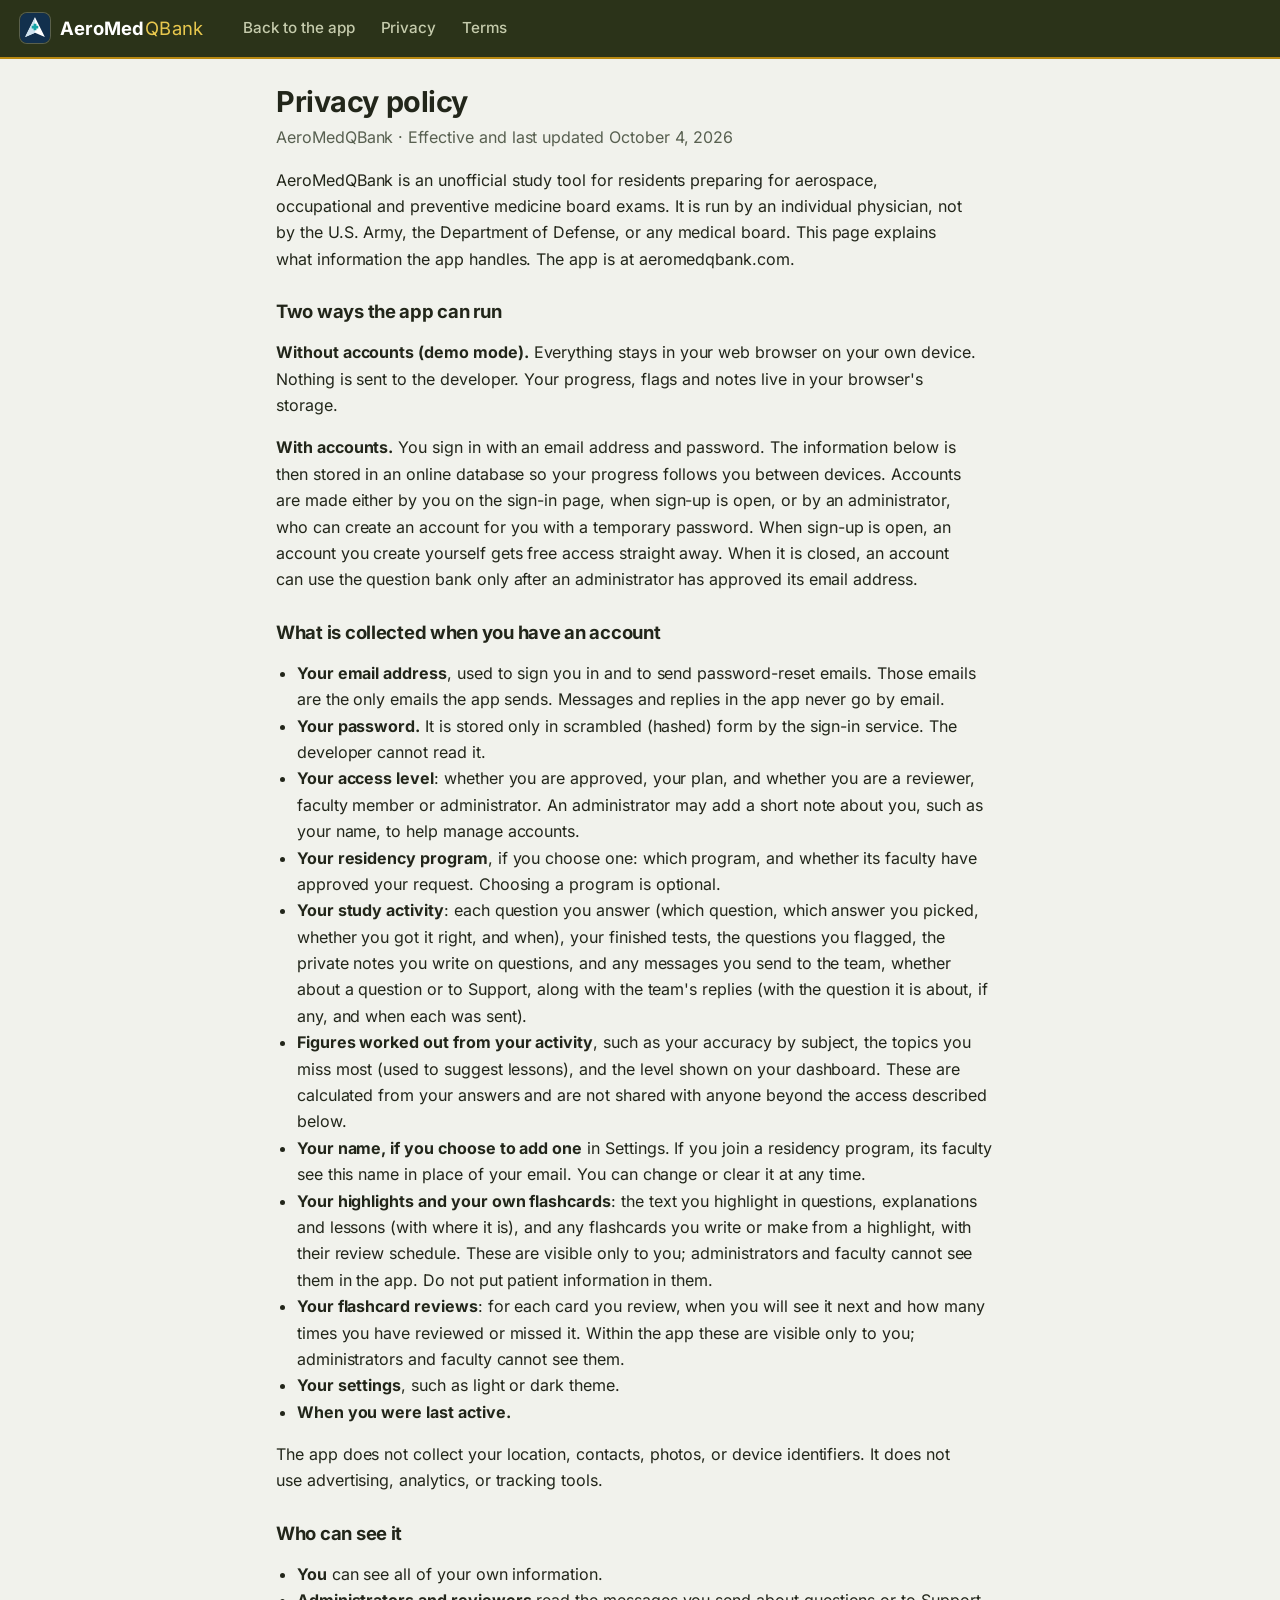
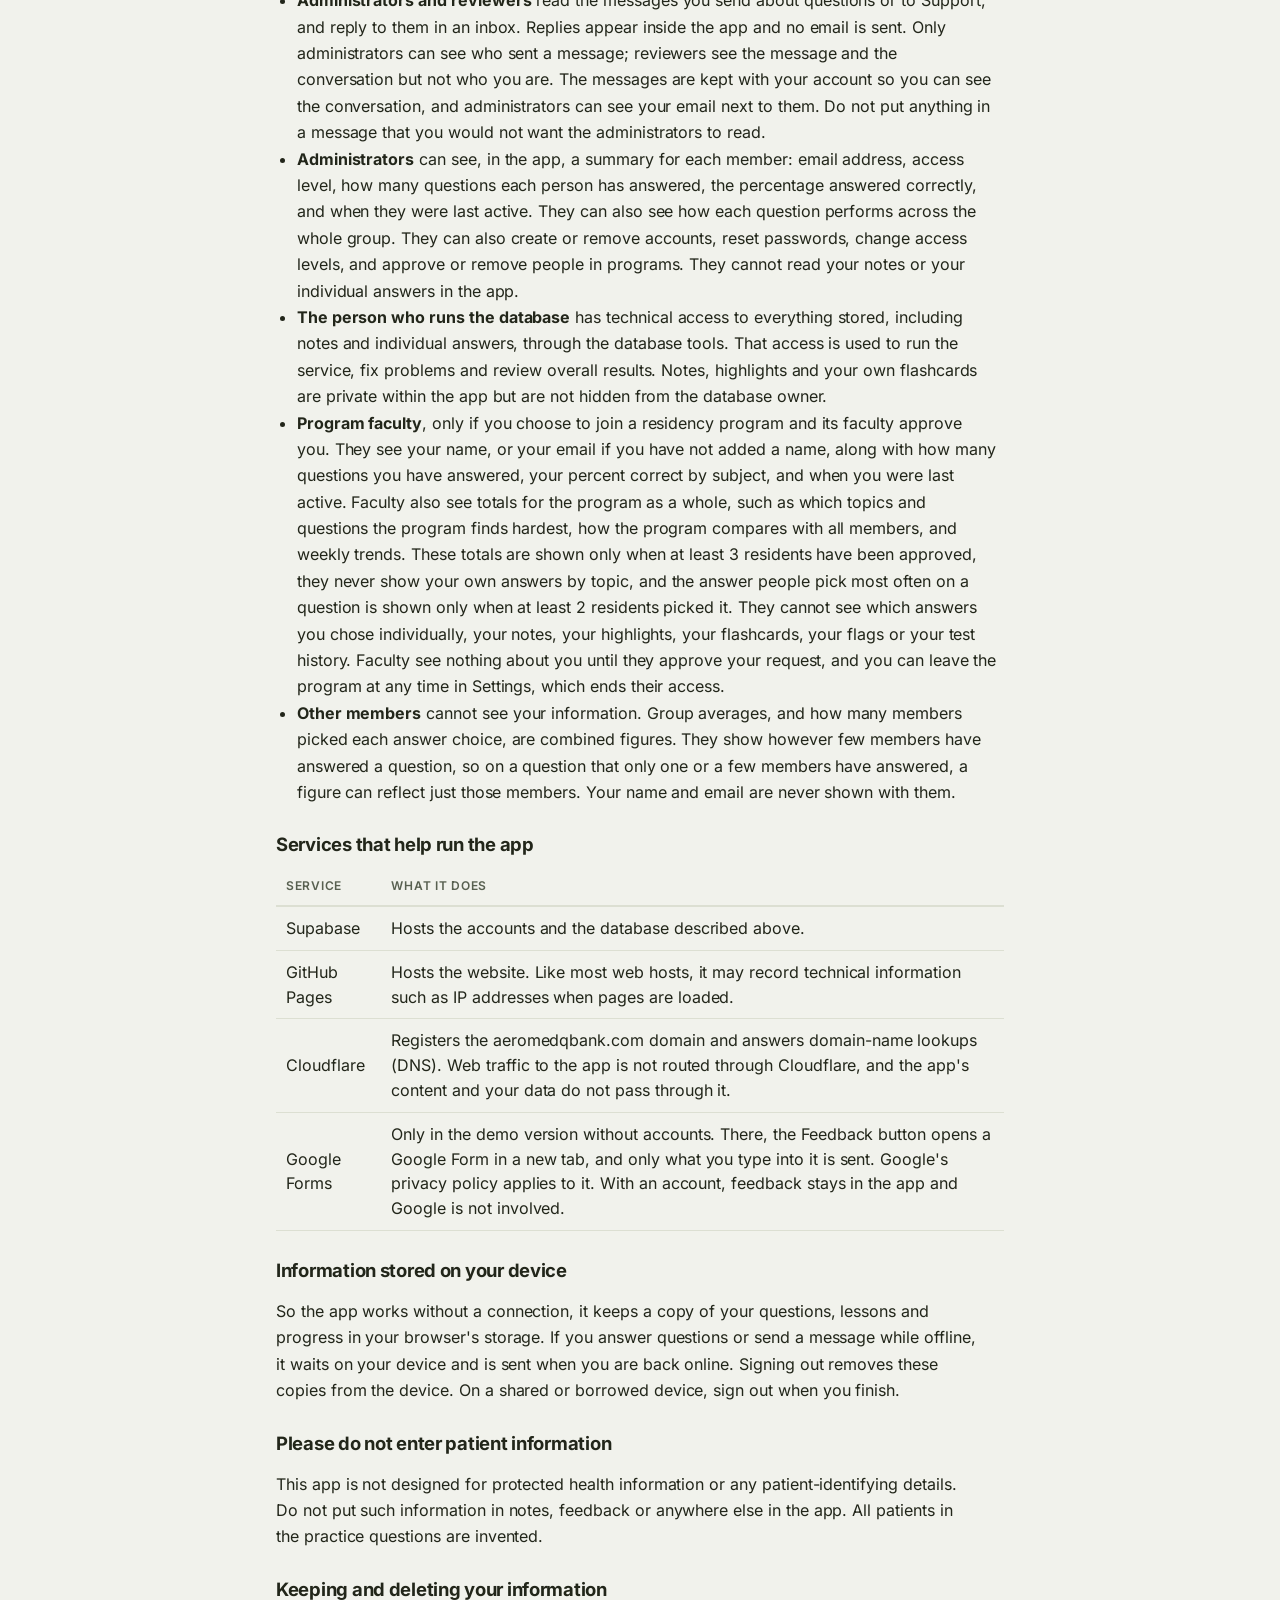
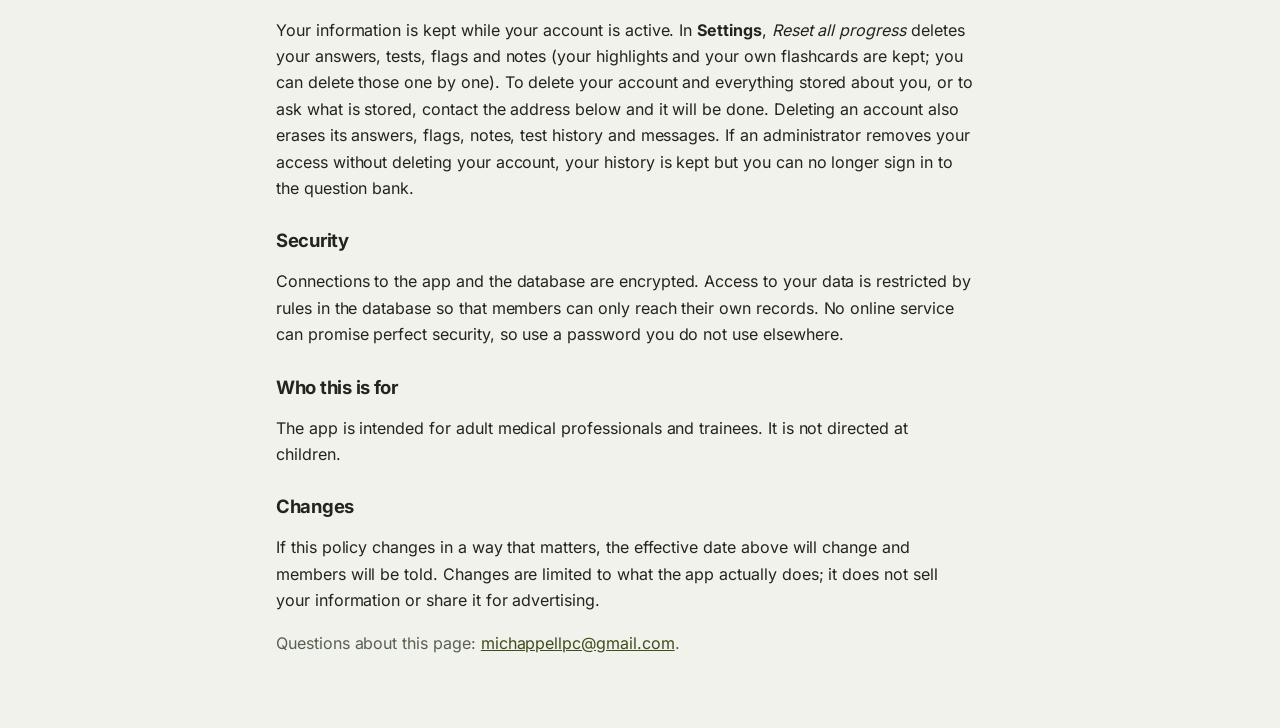
==== commit 4cebbd76: "Group averages and answer counts show however few members have answered Co-Authored-By: Claude Sonne" ====
--- a/privacy.html
+++ b/privacy.html
@@ -24,7 +24,7 @@
 <header class="top"><a class="brand" href="./"><img class="logo" src="icons/logo.svg" alt="" width="30" height="30"><span class="wordmark">AeroMed<b>QBank</b></span></a><nav aria-label="Legal pages"><a href="./">Back to the app</a><a href="privacy.html">Privacy</a><a href="terms.html">Terms</a></nav></header>
 <main id="main">
 <h1>Privacy policy</h1>
-<p class="meta">AeroMedQBank &middot; Effective and last updated October 1, 2026</p>
+<p class="meta">AeroMedQBank &middot; Effective and last updated October 4, 2026</p>
 <p>AeroMedQBank is an unofficial study tool for residents preparing for aerospace, occupational and preventive medicine board exams. It is run by an individual physician, not by the U.S. Army, the Department of Defense, or any medical board. This page explains what information the app handles. The app is at aeromedqbank.com.</p>
 
 <h2>Two ways the app can run</h2>
@@ -54,7 +54,7 @@
 <li><strong>Administrators</strong> can see, in the app, a summary for each member: email address, access level, how many questions each person has answered, the percentage answered correctly, and when they were last active. They can also see how each question performs across the whole group. They can also create or remove accounts, reset passwords, change access levels, and approve or remove people in programs. They cannot read your notes or your individual answers in the app.</li>
 <li><strong>The person who runs the database</strong> has technical access to everything stored, including notes and individual answers, through the database tools. That access is used to run the service, fix problems and review overall results. Notes, highlights and your own flashcards are private within the app but are not hidden from the database owner.</li>
 <li><strong>Program faculty</strong>, only if you choose to join a residency program and its faculty approve you. They see your name, or your email if you have not added a name, along with how many questions you have answered, your percent correct by subject, and when you were last active. Faculty also see totals for the program as a whole, such as which topics and questions the program finds hardest, how the program compares with all members, and weekly trends. These totals are shown only when at least 3 residents have been approved, they never show your own answers by topic, and the answer people pick most often on a question is shown only when at least 2 residents picked it. They cannot see which answers you chose individually, your notes, your highlights, your flashcards, your flags or your test history. Faculty see nothing about you until they approve your request, and you can leave the program at any time in Settings, which ends their access.</li>
-<li><strong>Other members</strong> cannot see your information. Group averages, and the share of members who picked each answer choice, are combined figures shown only when enough members have answered a question that no individual can be identified.</li>
+<li><strong>Other members</strong> cannot see your information. Group averages, and how many members picked each answer choice, are combined figures. They show however few members have answered a question, so on a question that only one or a few members have answered, a figure can reflect just those members. Your name and email are never shown with them.</li>
 </ul>
 
 <h2>Services that help run the app</h2>
--- a/css/style.css
+++ b/css/style.css
@@ -59,9 +59,6 @@
 .sprite{flex:none}
 .bubble{position:relative;background:var(--card);color:var(--fg);border:2px solid var(--fg);border-radius:12px;padding:9px 13px;max-width:min(340px,60vw);font-size:.92rem;line-height:1.35;margin-bottom:56px}
 .bubble::before{content:"";position:absolute;left:-8px;bottom:14px;width:12px;height:12px;background:var(--card);border-left:2px solid var(--fg);border-bottom:2px solid var(--fg);transform:rotate(45deg)}
-.coach{position:fixed;right:12px;bottom:calc(8px + env(safe-area-inset-bottom,0px));z-index:4;pointer-events:none}
-.coach .mascot{flex-direction:row-reverse}.coach .bubble{margin-bottom:34px;max-width:min(250px,50vw);font-size:.85rem}
-.coach .bubble::before{left:auto;right:-8px;transform:rotate(-135deg)}
 #res-mascot .mascot{margin-bottom:6px}#res-mascot .bubble{margin-bottom:44px}
 .bob .sprite{animation:bob 2.4s steps(2,end) infinite}
 @keyframes bob{50%{transform:translateY(-4px)}}
@@ -107,7 +104,6 @@
   nav{position:fixed;left:0;right:0;bottom:0;z-index:6;gap:0;flex:none;justify-content:space-around;background:var(--hdr);border-top:3px solid var(--gold);padding:6px 0 calc(6px + env(safe-area-inset-bottom,0px))}
   nav a{flex:1;text-align:center;padding:10px 4px;font-size:.85rem}
   main{padding-bottom:84px}
-  .coach{bottom:calc(72px + env(safe-area-inset-bottom,0px))}
   .grid{grid-template-columns:repeat(2,1fr);gap:10px}
   .stat{padding:28px 8px 12px}.stat b{font-size:1.5rem}
   .scene-label{top:8px;bottom:auto;right:12px}.scene-label span{display:none}
@@ -215,7 +211,7 @@
   .qcard{padding:16px}.scene{height:130px}.scene-slot .sprite{width:78px}.stat b{font-size:1.5rem}
 }
 @media(max-width:600px){
-  .coach .bubble{display:none}.coach .sprite{width:72px;height:auto}
+
   .scene-label{display:none}.bubble{max-width:58vw;font-size:.82rem;margin-bottom:26px}
   main{padding-bottom:110px}
 }
@@ -246,9 +242,7 @@
 .mascot .sprite{display:block;filter:drop-shadow(0 3px 4px rgba(0,0,0,.25))}
 .bubble{background:#fff;color:#22261a;border:0;border-radius:12px;box-shadow:0 2px 10px rgba(0,0,0,.22);padding:10px 14px;font-size:.9rem;max-width:min(300px,55vw);margin-bottom:34px}
 .bubble::before{border:0;background:#fff;left:-5px;bottom:16px;width:12px;height:12px}
-.cover .bubble::before,.coach .bubble::before{left:auto;right:-5px;transform:rotate(45deg)}
-.coach .mascot{flex-direction:row-reverse}
-.coach .bubble{margin-bottom:26px}
+.cover .bubble::before{left:auto;right:-5px;transform:rotate(45deg)}
 #res-mascot .sprite{width:96px;height:auto}#res-mascot .bubble{margin-bottom:30px}
 @media(max-width:700px){.cover-body{padding:18px 16px 10px;min-height:170px}.cover .bubble{display:none}.cover .sprite{width:96px;height:auto}.cover-text .pagetitle{font-size:1.35rem}.cover-text{max-width:60%}}
 .cover .btn.primary{background:#c9992b;border-color:#c9992b;color:#1a1f0e}.cover .btn.primary:hover{background:#dbab3a;border-color:#dbab3a}
@@ -424,8 +418,7 @@
 .qcard[data-size="3"] .stem,.qcard[data-size="3"] .opt{font-size:1.5rem}
 .opt{padding:12px 14px}
 .actionbar{position:sticky;bottom:0;z-index:3;margin:18px -16px -16px;padding:12px 16px;background:var(--card);border-top:1px solid var(--line);border-radius:0 0 var(--r) var(--r);box-shadow:0 -6px 14px -10px rgba(0,0,0,.25)}
-.actionbar .coach{bottom:calc(112px + env(safe-area-inset-bottom,0px))}
-@media(max-width:600px){.actionbar{bottom:56px;margin-bottom:0;border-radius:0}.actionbar .coach{position:absolute;bottom:calc(100% - 2px);right:6px}.actionbar .coach .sprite{width:56px;height:auto}}
+@media(max-width:600px){.actionbar{bottom:56px;margin-bottom:0;border-radius:0}}
 .expl{white-space:normal;border-left:0;background:transparent;padding:0;margin-top:18px;border-radius:0}
 .expl .verdict{display:flex;gap:8px;align-items:center;padding:10px 14px;border-radius:10px;font-size:1.02rem;border:1px solid var(--line)}
 .expl .verdict.ok{background:color-mix(in srgb,var(--good) 14%,var(--card));border-color:var(--good)}
@@ -463,9 +456,6 @@
 @media(max-width:820px){.newlayout{grid-template-columns:1fr}.newsum{position:static}}
 
 /* ---- Hide/Show ram button sits under the ram ---- */
-.coach{display:flex;flex-direction:column;align-items:flex-end}
-.coach .ramtog{pointer-events:auto;font-size:.75rem;padding:2px 10px;min-height:28px;margin-top:2px}
-@media(max-width:600px){.coach .ramtog{margin-top:-16px;position:relative;min-height:24px;padding:0 8px;font-size:.7rem}}
 
 /* ---- Charts, results and the continue card ---- */
 .ring{flex:none}.ringtxt{font:700 28px var(--font);fill:var(--fg);font-variant-numeric:tabular-nums}
@@ -534,3 +524,81 @@
   body{background:#fff;color:#000}.card{box-shadow:none;border:1px solid #999;break-inside:avoid}.weakitem{break-inside:avoid}
   a{color:#000;text-decoration:none}
 }
+
+/* ---- Admin > Difficulty ---- */
+.itemhist{width:100%;max-width:640px;height:auto;display:block}.itemhist .axis{font:12px var(--font);fill:var(--muted)}.itemhist .lastv{fill:var(--fg);font-weight:700}
+.itemtable td{vertical-align:top}.pctcell{display:flex;align-items:center;gap:8px;min-width:130px}.pctcell .bar{flex:1;min-width:50px}
+.flagchip{display:inline-block;padding:1px 8px;margin:1px 2px 1px 0;border-radius:99px;font-size:.74rem;font-weight:600;background:var(--sel);color:var(--fg);border:1px solid var(--line);white-space:nowrap}
+.flagchip.f-miskey,.flagchip.f-negdisc{background:#f4cbc0;color:#5a1b0e;border-color:#d9a190}.flagchip.f-tooeasy,.flagchip.f-toohard,.flagchip.f-mislabeled{background:#f6e6b5;color:#4a3608;border-color:#d9c277}
+:root[data-theme=dark] .flagchip.f-miskey,:root[data-theme=dark] .flagchip.f-negdisc{background:#5e2a1e;color:#f4cbc0;border-color:#8a4a3a}:root[data-theme=dark] .flagchip.f-tooeasy,:root[data-theme=dark] .flagchip.f-toohard,:root[data-theme=dark] .flagchip.f-mislabeled{background:#5a4610;color:#f6e6b5;border-color:#8a7020}
+@media(prefers-color-scheme:dark){:root:not([data-theme=light]) .flagchip.f-miskey,:root:not([data-theme=light]) .flagchip.f-negdisc{background:#5e2a1e;color:#f4cbc0;border-color:#8a4a3a}:root:not([data-theme=light]) .flagchip.f-tooeasy,:root:not([data-theme=light]) .flagchip.f-toohard,:root:not([data-theme=light]) .flagchip.f-mislabeled{background:#5a4610;color:#f6e6b5;border-color:#8a7020}}
+.detailrow>td{background:var(--sel);padding:12px 14px}.detail{display:grid;grid-template-columns:minmax(0,1.2fr) minmax(0,1fr);gap:20px}@media(max-width:800px){.detail{grid-template-columns:1fr}}
+.optdist{list-style:none;margin:0;padding:0;display:grid;gap:6px}.optdist li{display:grid;grid-template-columns:24px minmax(0,1fr) 90px 70px;gap:8px;align-items:center}.optdist .k{font-weight:700}.optdist .pickn{text-align:right}
+@media(max-width:600px){.optdist li{grid-template-columns:24px minmax(0,1fr) 70px}.optdist li .bar{display:none}}
+
+/* ---- Paused test ---- */
+.pausecard{max-width:520px;margin:40px auto;text-align:center}.pausecard .row{justify-content:center;margin-top:12px}
+.lessontools{margin:10px 0 14px;padding:8px 0;border-bottom:1px solid var(--line)}.lessontools #lh-hl{background:#ffe27a;color:#1c1c1c;border-color:#c9a400}
+
+/* ---- Question tools: in the sticky sidebar when wide, pinned to the top of the question when narrow ---- */
+.navcard{max-height:calc(100vh - 84px);overflow:auto}
+.navcard .sidetools{flex-direction:column;align-items:stretch;gap:6px;margin-top:14px;padding-top:12px;border-top:1px solid var(--line)}
+.navcard .sidetools button{width:100%;text-align:center}
+.navcard .sidetools .textsize{display:flex;gap:6px}.navcard .sidetools .textsize button{flex:1}
+.navcard .sidetools>span[style]{display:none}
+@media(max-width:860px){
+  .navcard{max-height:none;overflow:visible}
+  .qcard>.marktools{position:sticky;top:50px;z-index:4;background:var(--card);padding:6px 0;margin-top:6px;border-bottom:1px solid var(--line)}
+}
+@media(max-width:860px){html{scroll-padding-top:112px;scroll-padding-bottom:130px}}
+/* ---- Questions page: sections by difficulty ---- */
+.sectable th[scope=row],.sectable thead th:first-child{text-align:left}.sectable tr.grouprow th{background:var(--sel);text-align:left;font-size:.85rem;text-transform:uppercase;letter-spacing:.04em}
+.sectable td{white-space:nowrap}.cellbtn{background:none!important;border:0!important;padding:0;min-height:0;font:inherit;color:inherit;text-decoration:underline;cursor:pointer;box-shadow:none}.cellbtn:hover{color:var(--link)}
+#tune>summary{cursor:pointer}
+#secsum>summary{cursor:pointer;display:flex;align-items:baseline;gap:10px;flex-wrap:wrap}#secsum>summary::marker{color:var(--muted)}
+.collapser{margin-left:auto;padding:5px 12px;border:1px solid var(--line);border-radius:var(--r);background:var(--card);font-size:.85rem;font-weight:600}
+#secsum:not([open]) .c-open,#secsum[open] .c-closed{display:none}#secsum>summary:hover .collapser{border-color:var(--link);color:var(--link)}#secsum>summary:focus-visible{outline:3px solid var(--link);outline-offset:2px}
+
+/* ---- Dashboard: performance by subject or topic ---- */
+.perfctl{display:flex;flex-wrap:wrap;gap:12px 16px;align-items:flex-end;margin:6px 0 8px}
+.seg{display:inline-flex;border:1px solid var(--line);border-radius:var(--r);overflow:hidden}.seg button{border:0;border-radius:0;min-height:38px;padding:6px 14px;background:var(--card)}
+.seg button+button{border-left:1px solid var(--line)}.seg button[aria-pressed=true]{background:var(--btn);border-color:var(--btn);color:#fff}
+.perfctl select{width:auto}.chg{white-space:nowrap;font-weight:600}.chg.up{color:var(--good)}.chg.down{color:var(--bad)}.chg.flat{color:var(--muted)}
+.otd{list-style:none;margin:6px 0 0;padding:0}.otd li{padding:8px 0;border-top:1px solid var(--line)}.otd li:first-child{border-top:0}.otd b{margin-right:6px}
+
+/* ---- Professional polish: calm surfaces, clear hierarchy, readable questions ---- */
+:root{--shadow:0 1px 2px rgba(15,34,54,.05),0 6px 18px rgba(15,34,54,.05)}
+body{-webkit-font-smoothing:antialiased;text-rendering:optimizeLegibility}
+.card{border-radius:12px;box-shadow:var(--shadow)}
+@media(prefers-color-scheme:dark){:root:not([data-theme=light]){--shadow:0 1px 2px rgba(0,0,0,.35),0 6px 18px rgba(0,0,0,.25)}}
+:root[data-theme=dark]{--shadow:0 1px 2px rgba(0,0,0,.35),0 6px 18px rgba(0,0,0,.25)}
+h1,h2,h3{letter-spacing:-.015em;line-height:1.25}
+h2{font-size:1.2rem}h3{font-size:1.05rem}
+button,.btn{border-radius:8px;font-weight:500;transition:background-color .15s,border-color .15s,box-shadow .15s}
+button:not(:disabled):not(.primary):not(.danger):not(.linkish):hover,.btn:not(.primary):hover{border-color:var(--accent);box-shadow:0 1px 4px rgba(15,34,54,.12)}
+button.primary:not(:disabled):hover,.btn.primary:hover{filter:brightness(1.1)}
+/* the question is the product: larger, calmer type and roomier choices */
+.stem{font-size:1.15rem;line-height:1.65}
+.opt{padding:13px 16px;border-radius:10px;font-size:1.03rem;transition:border-color .15s,background-color .15s}
+.opt .k{font-weight:700}
+.expl{font-size:1.02rem;line-height:1.65}
+table th{font-size:.75rem;letter-spacing:.06em;text-transform:uppercase;color:var(--muted);font-weight:600}
+tbody tr:hover{background:color-mix(in srgb,var(--sel) 55%,transparent)}
+th,td{padding:9px 10px}
+/* navy and teal: the hero and its button follow the palette */
+:root[data-palette=navy] .cover-shade{background:linear-gradient(90deg,rgba(8,20,34,.82) 0,rgba(8,20,34,.4) 55%,rgba(8,20,34,0) 100%)}
+:root[data-palette=navy] .cover .btn.primary{background:#14a3a6;border-color:#14a3a6;color:#04222a}
+:root[data-palette=navy] .cover .btn.primary:hover{background:#1fbcc0;border-color:#1fbcc0;filter:none}
+/* sign in */
+.signin{margin:44px auto}.signin-brand{justify-content:center;margin-bottom:6px}.signin h2{text-align:center;margin-bottom:4px}
+.signin #si-foot .linkish,.signin .linkish{padding:0;display:inline}
+.signin .row{margin-top:14px}
+.heatmap td.none span{opacity:1}
+.trend .lastv{paint-order:stroke;stroke:var(--card);stroke-width:4px;stroke-linejoin:round}
+/* Halloween season banner: orange button, same layout */
+.cover.halloween .btn.primary,:root[data-palette=navy] .cover.halloween .btn.primary{background:#f08a2c;border-color:#f08a2c;color:#241104}
+.cover.halloween .btn.primary:hover,:root[data-palette=navy] .cover.halloween .btn.primary:hover{background:#f79d47;border-color:#f79d47}
+.cover.halloween .cover-shade{background:linear-gradient(90deg,rgba(5,12,22,.7) 0,rgba(5,12,22,.3) 50%,rgba(5,12,22,0) 100%)}
+.cover.halloween{background:linear-gradient(180deg,#0a1626 0,#16304f 55%,#3b3a52 100%)}
+@media(max-width:700px){.cover.halloween .cover-art{transform:translateX(14%)}}
+#trend-cmp-row[hidden]{display:none}#trend-cmp-row:has(input:disabled){color:var(--muted)}
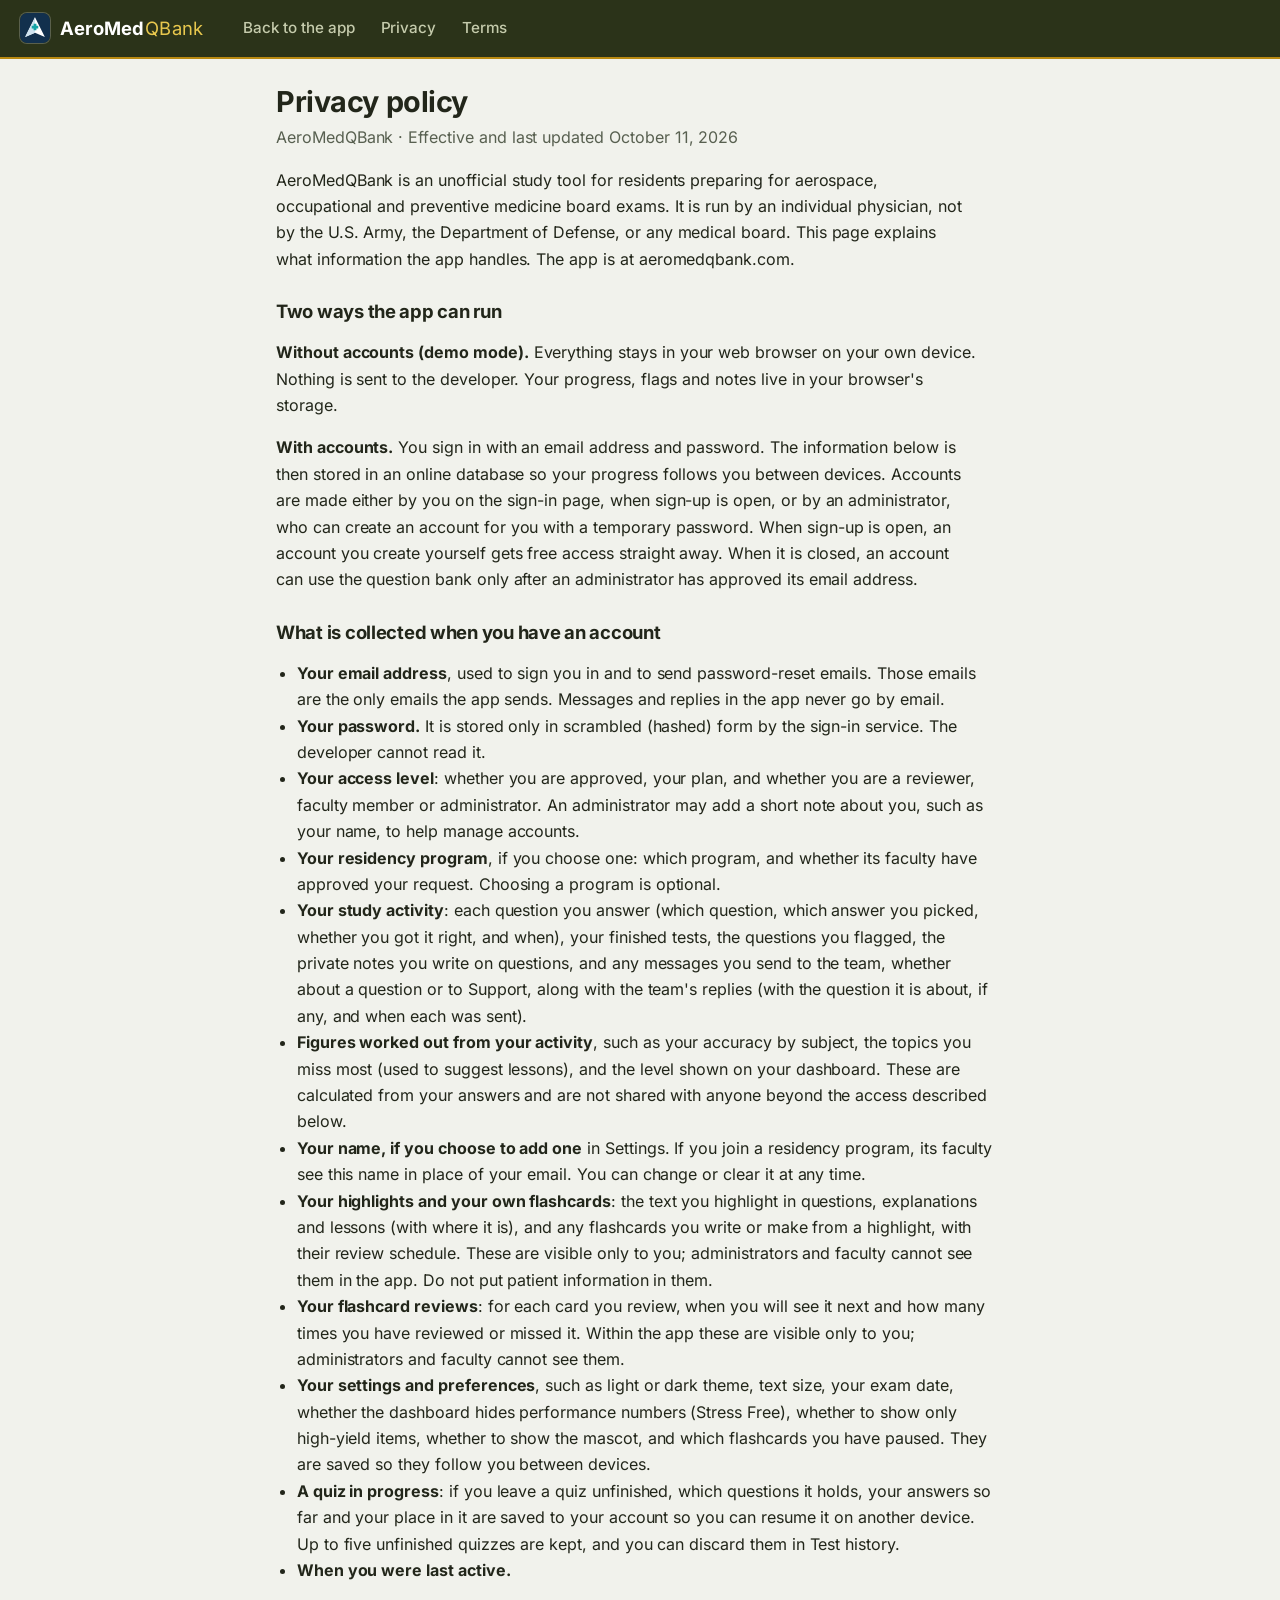
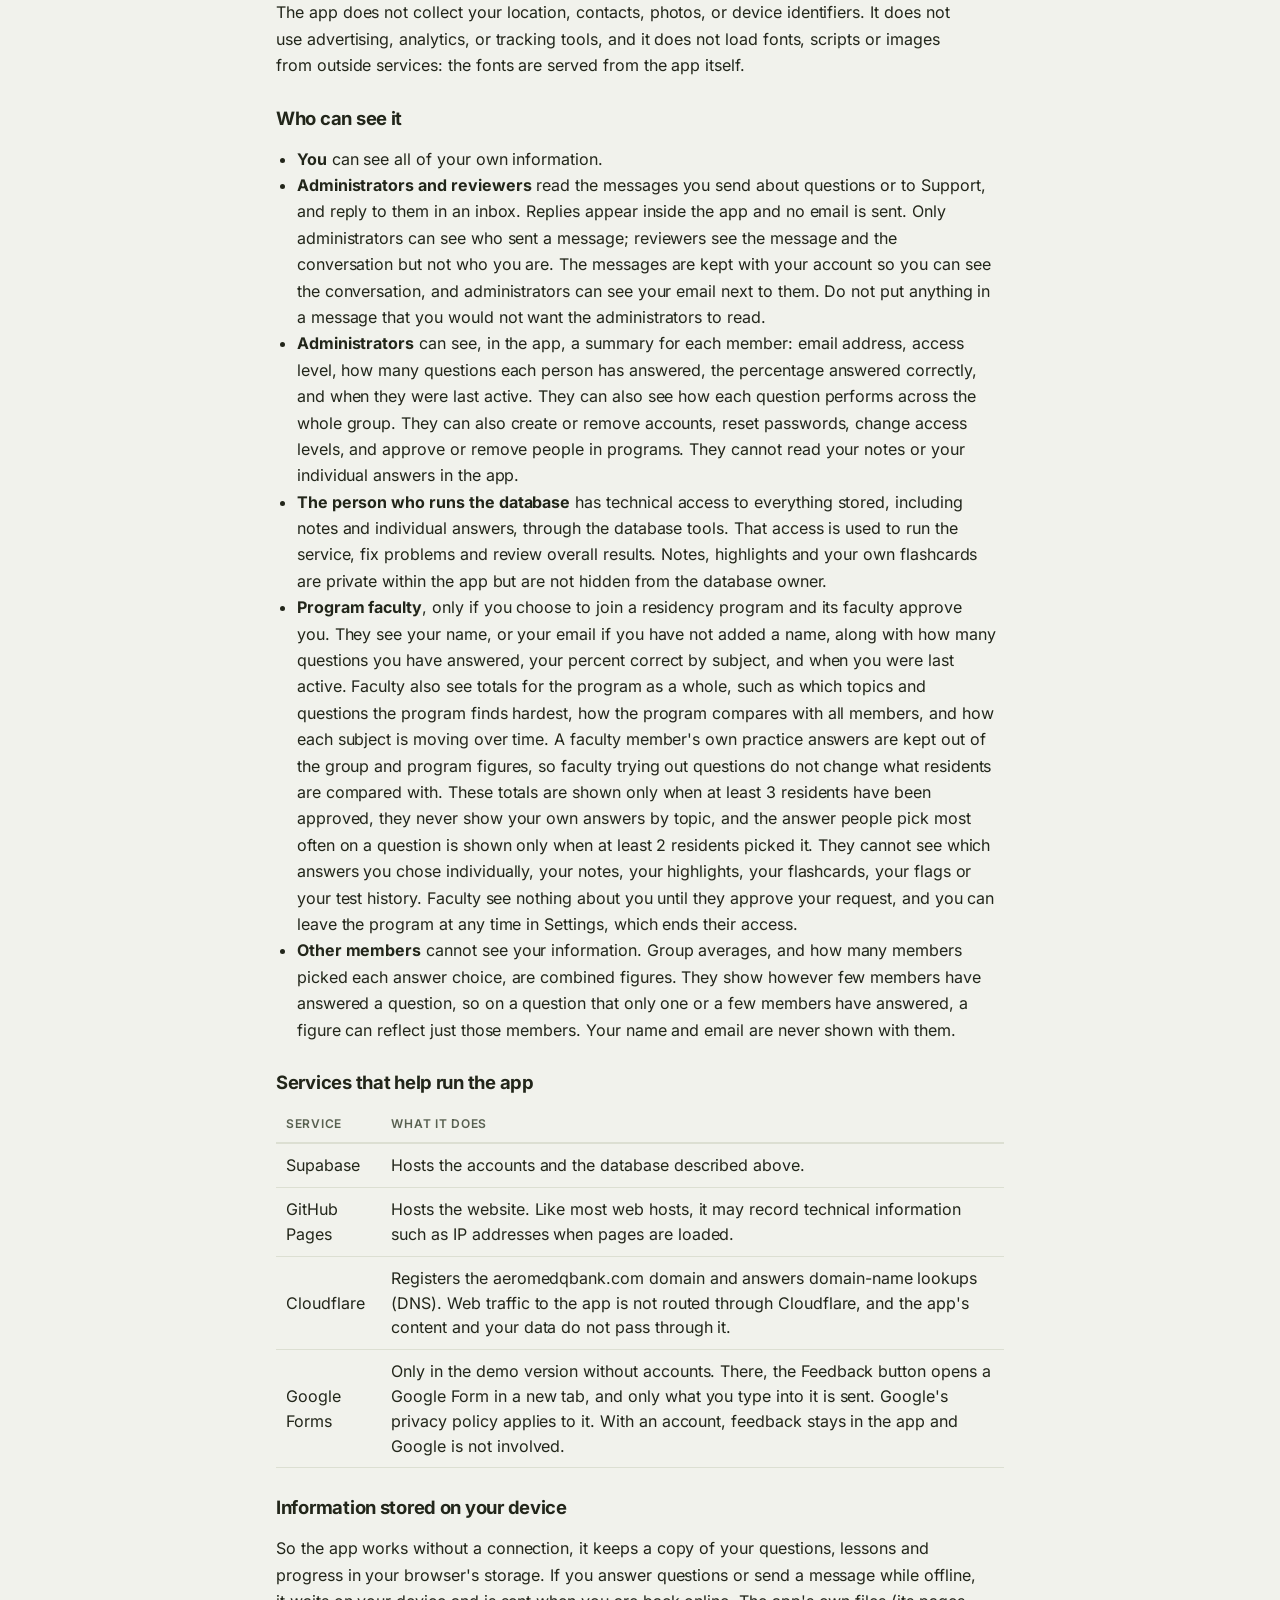
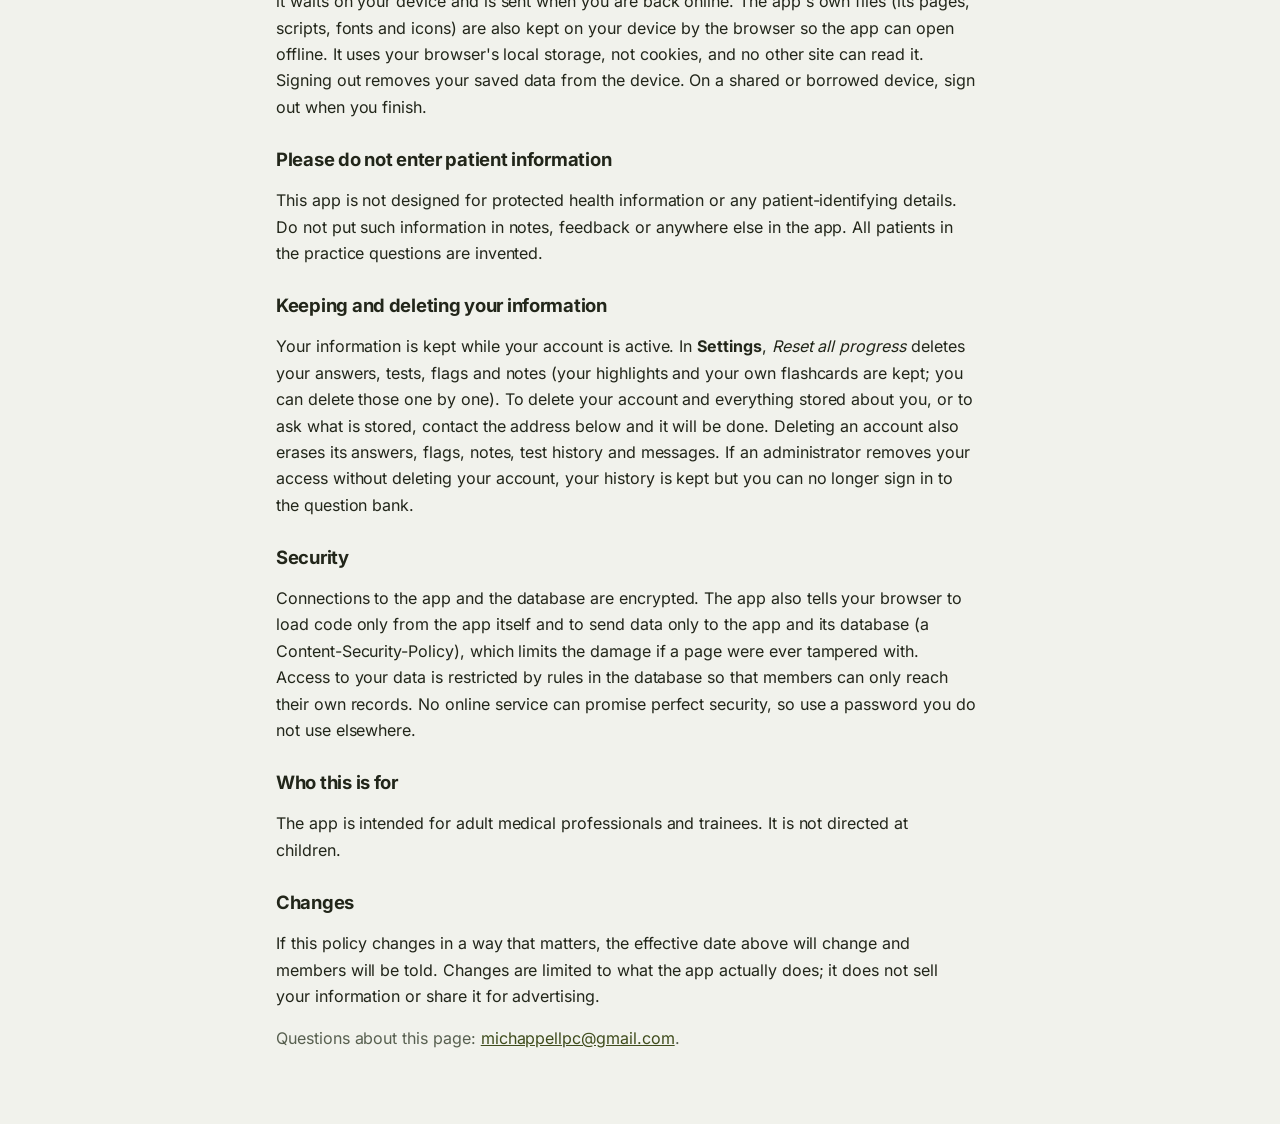
==== commit 4e2618e4: "Add a Content Security Policy and update the privacy policy and terms Co-Authored-By: Claude Sonnet " ====
--- a/privacy.html
+++ b/privacy.html
@@ -2,6 +2,7 @@
 <html lang="en">
 <head>
 <meta charset="utf-8">
+<meta http-equiv="Content-Security-Policy" content="default-src 'self'; script-src 'self'; style-src 'self' 'unsafe-inline'; img-src 'self' blob: data:; font-src 'self'; connect-src 'self' https://bwviyjxwudylovtjqvyf.supabase.co; manifest-src 'self'; worker-src 'self'; object-src 'none'; base-uri 'self'; form-action 'self'; frame-src 'none'">
 <meta name="viewport" content="width=device-width, initial-scale=1">
 <title>Privacy policy | AeroMedQBank</title>
 <meta name="theme-color" content="#2b3319">
@@ -24,7 +25,7 @@
 <header class="top"><a class="brand" href="./"><img class="logo" src="icons/logo.svg" alt="" width="30" height="30"><span class="wordmark">AeroMed<b>QBank</b></span></a><nav aria-label="Legal pages"><a href="./">Back to the app</a><a href="privacy.html">Privacy</a><a href="terms.html">Terms</a></nav></header>
 <main id="main">
 <h1>Privacy policy</h1>
-<p class="meta">AeroMedQBank &middot; Effective and last updated October 4, 2026</p>
+<p class="meta">AeroMedQBank &middot; Effective and last updated October 11, 2026</p>
 <p>AeroMedQBank is an unofficial study tool for residents preparing for aerospace, occupational and preventive medicine board exams. It is run by an individual physician, not by the U.S. Army, the Department of Defense, or any medical board. This page explains what information the app handles. The app is at aeromedqbank.com.</p>
 
 <h2>Two ways the app can run</h2>
@@ -42,10 +43,11 @@
 <li><strong>Your name, if you choose to add one</strong> in Settings. If you join a residency program, its faculty see this name in place of your email. You can change or clear it at any time.</li>
 <li><strong>Your highlights and your own flashcards</strong>: the text you highlight in questions, explanations and lessons (with where it is), and any flashcards you write or make from a highlight, with their review schedule. These are visible only to you; administrators and faculty cannot see them in the app. Do not put patient information in them.</li>
 <li><strong>Your flashcard reviews</strong>: for each card you review, when you will see it next and how many times you have reviewed or missed it. Within the app these are visible only to you; administrators and faculty cannot see them.</li>
-<li><strong>Your settings</strong>, such as light or dark theme.</li>
+<li><strong>Your settings and preferences</strong>, such as light or dark theme, text size, your exam date, whether the dashboard hides performance numbers (Stress Free), whether to show only high-yield items, whether to show the mascot, and which flashcards you have paused. They are saved so they follow you between devices.</li>
+<li><strong>A quiz in progress</strong>: if you leave a quiz unfinished, which questions it holds, your answers so far and your place in it are saved to your account so you can resume it on another device. Up to five unfinished quizzes are kept, and you can discard them in Test history.</li>
 <li><strong>When you were last active.</strong></li>
 </ul>
-<p>The app does not collect your location, contacts, photos, or device identifiers. It does not use advertising, analytics, or tracking tools.</p>
+<p>The app does not collect your location, contacts, photos, or device identifiers. It does not use advertising, analytics, or tracking tools, and it does not load fonts, scripts or images from outside services: the fonts are served from the app itself.</p>
 
 <h2>Who can see it</h2>
 <ul>
@@ -53,7 +55,7 @@
 <li><strong>Administrators and reviewers</strong> read the messages you send about questions or to Support, and reply to them in an inbox. Replies appear inside the app and no email is sent. Only administrators can see who sent a message; reviewers see the message and the conversation but not who you are. The messages are kept with your account so you can see the conversation, and administrators can see your email next to them. Do not put anything in a message that you would not want the administrators to read.</li>
 <li><strong>Administrators</strong> can see, in the app, a summary for each member: email address, access level, how many questions each person has answered, the percentage answered correctly, and when they were last active. They can also see how each question performs across the whole group. They can also create or remove accounts, reset passwords, change access levels, and approve or remove people in programs. They cannot read your notes or your individual answers in the app.</li>
 <li><strong>The person who runs the database</strong> has technical access to everything stored, including notes and individual answers, through the database tools. That access is used to run the service, fix problems and review overall results. Notes, highlights and your own flashcards are private within the app but are not hidden from the database owner.</li>
-<li><strong>Program faculty</strong>, only if you choose to join a residency program and its faculty approve you. They see your name, or your email if you have not added a name, along with how many questions you have answered, your percent correct by subject, and when you were last active. Faculty also see totals for the program as a whole, such as which topics and questions the program finds hardest, how the program compares with all members, and weekly trends. These totals are shown only when at least 3 residents have been approved, they never show your own answers by topic, and the answer people pick most often on a question is shown only when at least 2 residents picked it. They cannot see which answers you chose individually, your notes, your highlights, your flashcards, your flags or your test history. Faculty see nothing about you until they approve your request, and you can leave the program at any time in Settings, which ends their access.</li>
+<li><strong>Program faculty</strong>, only if you choose to join a residency program and its faculty approve you. They see your name, or your email if you have not added a name, along with how many questions you have answered, your percent correct by subject, and when you were last active. Faculty also see totals for the program as a whole, such as which topics and questions the program finds hardest, how the program compares with all members, and how each subject is moving over time. A faculty member's own practice answers are kept out of the group and program figures, so faculty trying out questions do not change what residents are compared with. These totals are shown only when at least 3 residents have been approved, they never show your own answers by topic, and the answer people pick most often on a question is shown only when at least 2 residents picked it. They cannot see which answers you chose individually, your notes, your highlights, your flashcards, your flags or your test history. Faculty see nothing about you until they approve your request, and you can leave the program at any time in Settings, which ends their access.</li>
 <li><strong>Other members</strong> cannot see your information. Group averages, and how many members picked each answer choice, are combined figures. They show however few members have answered a question, so on a question that only one or a few members have answered, a figure can reflect just those members. Your name and email are never shown with them.</li>
 </ul>
 
@@ -68,7 +70,7 @@
 </tbody></table>
 
 <h2>Information stored on your device</h2>
-<p>So the app works without a connection, it keeps a copy of your questions, lessons and progress in your browser's storage. If you answer questions or send a message while offline, it waits on your device and is sent when you are back online. Signing out removes these copies from the device. On a shared or borrowed device, sign out when you finish.</p>
+<p>So the app works without a connection, it keeps a copy of your questions, lessons and progress in your browser's storage. If you answer questions or send a message while offline, it waits on your device and is sent when you are back online. The app's own files (its pages, scripts, fonts and icons) are also kept on your device by the browser so the app can open offline. It uses your browser's local storage, not cookies, and no other site can read it. Signing out removes your saved data from the device. On a shared or borrowed device, sign out when you finish.</p>
 
 <h2>Please do not enter patient information</h2>
 <p>This app is not designed for protected health information or any patient-identifying details. Do not put such information in notes, feedback or anywhere else in the app. All patients in the practice questions are invented.</p>
@@ -77,7 +79,7 @@
 <p>Your information is kept while your account is active. In <strong>Settings</strong>, <em>Reset all progress</em> deletes your answers, tests, flags and notes (your highlights and your own flashcards are kept; you can delete those one by one). To delete your account and everything stored about you, or to ask what is stored, contact the address below and it will be done. Deleting an account also erases its answers, flags, notes, test history and messages. If an administrator removes your access without deleting your account, your history is kept but you can no longer sign in to the question bank.</p>
 
 <h2>Security</h2>
-<p>Connections to the app and the database are encrypted. Access to your data is restricted by rules in the database so that members can only reach their own records. No online service can promise perfect security, so use a password you do not use elsewhere.</p>
+<p>Connections to the app and the database are encrypted. The app also tells your browser to load code only from the app itself and to send data only to the app and its database (a Content-Security-Policy), which limits the damage if a page were ever tampered with. Access to your data is restricted by rules in the database so that members can only reach their own records. No online service can promise perfect security, so use a password you do not use elsewhere.</p>
 
 <h2>Who this is for</h2>
 <p>The app is intended for adult medical professionals and trainees. It is not directed at children.</p>
@@ -87,12 +89,6 @@
 
 <p class="meta">Questions about this page: <span class="contact">the person who invited you to the app</span>.</p>
 </main>
-<script>
-fetch('data/config.json').then(function (r) { return r.json(); }).then(function (c) {
-  if (c.contactEmail && /^[^@\s]+@[^@\s]+\.[^@\s]+$/.test(c.contactEmail)) {
-    document.querySelectorAll('.contact').forEach(function (el) { var a = document.createElement('a'); a.href = 'mailto:' + c.contactEmail; a.textContent = c.contactEmail; el.replaceChildren(a); });
-  }
-}).catch(function () {});
-</script>
+<script src="js/legal.js"></script>
 </body>
 </html>
--- a/css/style.css
+++ b/css/style.css
@@ -59,6 +59,9 @@
 .sprite{flex:none}
 .bubble{position:relative;background:var(--card);color:var(--fg);border:2px solid var(--fg);border-radius:12px;padding:9px 13px;max-width:min(340px,60vw);font-size:.92rem;line-height:1.35;margin-bottom:56px}
 .bubble::before{content:"";position:absolute;left:-8px;bottom:14px;width:12px;height:12px;background:var(--card);border-left:2px solid var(--fg);border-bottom:2px solid var(--fg);transform:rotate(45deg)}
+.coach{position:fixed;right:12px;bottom:calc(8px + env(safe-area-inset-bottom,0px));z-index:4;pointer-events:none}
+.coach .mascot{flex-direction:row-reverse}.coach .bubble{margin-bottom:34px;max-width:min(250px,50vw);font-size:.85rem}
+.coach .bubble::before{left:auto;right:-8px;transform:rotate(-135deg)}
 #res-mascot .mascot{margin-bottom:6px}#res-mascot .bubble{margin-bottom:44px}
 .bob .sprite{animation:bob 2.4s steps(2,end) infinite}
 @keyframes bob{50%{transform:translateY(-4px)}}
@@ -104,6 +107,7 @@
   nav{position:fixed;left:0;right:0;bottom:0;z-index:6;gap:0;flex:none;justify-content:space-around;background:var(--hdr);border-top:3px solid var(--gold);padding:6px 0 calc(6px + env(safe-area-inset-bottom,0px))}
   nav a{flex:1;text-align:center;padding:10px 4px;font-size:.85rem}
   main{padding-bottom:84px}
+  .coach{bottom:calc(72px + env(safe-area-inset-bottom,0px))}
   .grid{grid-template-columns:repeat(2,1fr);gap:10px}
   .stat{padding:28px 8px 12px}.stat b{font-size:1.5rem}
   .scene-label{top:8px;bottom:auto;right:12px}.scene-label span{display:none}
@@ -151,6 +155,7 @@
 fieldset{margin-bottom:14px}.hint{color:var(--muted);font-size:.8rem;margin:4px 0 0}.small{font-size:.8rem}
 .bulkbar{display:flex;flex-wrap:wrap;gap:8px;align-items:center;position:sticky;top:calc(56px + env(safe-area-inset-top,0px));z-index:4;border-color:var(--gold)}
 .qtable td,.qtable th{vertical-align:top}.qtable tr.dim{opacity:.65}
+.tag.hy{border:1px solid currentColor;font-weight:700}
 .tag.reviewed{background:#2f5d1a;color:#fff}.tag.archived{background:var(--muted);color:var(--bg)}
 .orow{display:grid;grid-template-columns:auto 1.6em 1fr auto;gap:8px;align-items:start;margin:8px 0}.orow .k{font-weight:700;padding-top:8px}
 .ofields{display:grid;gap:6px}.orow input[type=radio]{margin-top:10px;width:18px;height:18px}
@@ -212,6 +217,7 @@
 }
 @media(max-width:600px){
 
+  .coach .sprite{width:72px;height:auto}
   .scene-label{display:none}.bubble{max-width:58vw;font-size:.82rem;margin-bottom:26px}
   main{padding-bottom:110px}
 }
@@ -222,6 +228,28 @@
 .brand .logo{display:block;border-radius:7px}
 .wordmark{font-size:1.15rem;font-weight:700;letter-spacing:.01em;color:#fff}
 .wordmark b{font-weight:400;color:var(--hdrfg);margin-left:1px}
+.chg{white-space:nowrap}
+@media(max-width:600px){.heatmap .qa{display:none}.heatmap th,.heatmap td{padding:8px 5px;font-size:.82rem}.heatmap thead th{font-size:.68rem;letter-spacing:0}}.chg.up{color:var(--good)}.chg.down{color:var(--bad)}.chg.flat{color:var(--muted)}
+.factabs{display:flex;gap:8px;margin:0 0 14px;flex-wrap:wrap}
+/* The High yield only switch on the New Test, Lessons and Flashcards pages */
+.hyswitch,.card label.hyswitch,form label.hyswitch{display:inline-flex;align-items:center;gap:10px;cursor:pointer;font-size:.95rem;margin:0;font-weight:400}
+.hyswitch input{position:absolute;opacity:0;width:1px;height:1px;margin:0}
+.hyswitch .trk{width:42px;height:24px;border-radius:99px;background:#6b7280;position:relative;flex:none;transition:background .2s}
+.hyswitch .trk::after{content:'';position:absolute;top:3px;left:3px;width:18px;height:18px;border-radius:50%;background:#fff;transition:transform .2s}
+.hyswitch input:checked + .trk{background:var(--good)}
+.hyswitch input:checked + .trk::after{transform:translateX(18px)}
+.hyswitch input:focus-visible + .trk{outline:3px solid var(--link);outline-offset:2px}
+@media(prefers-reduced-motion:reduce){.hyswitch .trk,.hyswitch .trk::after{transition:none}}
+.hybar{align-items:center;gap:12px;margin:6px 0 12px;flex-wrap:wrap}.hynote{font-size:.85rem}
+.sfswitch{display:inline-flex;align-items:center;gap:10px;cursor:pointer;color:#fff;font-weight:600;padding:8px 14px;border-radius:99px;background:rgba(0,0,0,.4)}
+.sfswitch input{position:absolute;opacity:0;width:1px;height:1px;margin:0}
+.sfswitch .trk{width:42px;height:24px;border-radius:99px;background:#6b7280;position:relative;flex:none;transition:background .2s}
+.sfswitch .trk::after{content:'';position:absolute;top:3px;left:3px;width:18px;height:18px;border-radius:50%;background:#fff;transition:transform .2s}
+.sfswitch input:checked + .trk{background:#2e9d6a}
+.sfswitch input:checked + .trk::after{transform:translateX(18px)}
+.sfswitch input:focus-visible + .trk{outline:3px solid #fff;outline-offset:2px}
+@media (prefers-reduced-motion:reduce){.sfswitch .trk,.sfswitch .trk::after{transition:none}}
+.probadge{font-size:.62rem;font-weight:700;letter-spacing:.08em;line-height:1;padding:3px 6px;border-radius:4px;border:1px solid var(--hdrfg);color:var(--hdrfg)}
 .wordmark.big{font-size:1.5rem;color:var(--fg)}.wordmark.big b{color:var(--gold)}
 .signin-brand{display:flex;align-items:center;gap:12px;margin-bottom:8px}
 .pagehead{display:flex;justify-content:space-between;align-items:center;gap:16px;flex-wrap:wrap;margin:4px 0 18px}
@@ -242,7 +270,9 @@
 .mascot .sprite{display:block;filter:drop-shadow(0 3px 4px rgba(0,0,0,.25))}
 .bubble{background:#fff;color:#22261a;border:0;border-radius:12px;box-shadow:0 2px 10px rgba(0,0,0,.22);padding:10px 14px;font-size:.9rem;max-width:min(300px,55vw);margin-bottom:34px}
 .bubble::before{border:0;background:#fff;left:-5px;bottom:16px;width:12px;height:12px}
-.cover .bubble::before{left:auto;right:-5px;transform:rotate(45deg)}
+.cover .bubble::before,.coach .bubble::before{left:auto;right:-5px;transform:rotate(45deg)}
+.coach .mascot{flex-direction:row-reverse}
+.coach .bubble{margin-bottom:26px}
 #res-mascot .sprite{width:96px;height:auto}#res-mascot .bubble{margin-bottom:30px}
 @media(max-width:700px){.cover-body{padding:18px 16px 10px;min-height:170px}.cover .bubble{display:none}.cover .sprite{width:96px;height:auto}.cover-text .pagetitle{font-size:1.35rem}.cover-text{max-width:60%}}
 .cover .btn.primary{background:#c9992b;border-color:#c9992b;color:#1a1f0e}.cover .btn.primary:hover{background:#dbab3a;border-color:#dbab3a}
@@ -268,7 +298,7 @@
 .ltable{margin:12px 0;font-size:.95rem}.ltable caption{text-align:left;font-weight:650;padding:0 0 8px;caption-side:top}
 .ltable th,.ltable td{vertical-align:top;padding:9px 12px;border:1px solid var(--line);line-height:1.5}
 .ltable thead th{background:var(--hdr);color:#fff;border-color:var(--hdr);text-transform:none;letter-spacing:0;font-size:.85rem}
-.ltable tbody th{background:var(--sel);text-align:left;font-weight:650;white-space:nowrap}
+.ltable tbody th{background:var(--sel);text-align:left;font-weight:650;white-space:normal;overflow-wrap:break-word;min-width:7em;max-width:13em}
 .ltable tbody tr:nth-child(even) td{background:color-mix(in srgb,var(--sel) 45%,var(--card))}
 .lcallout{margin:16px 0;padding:12px 16px;border-left:5px solid var(--lc-key);background:var(--sel);border-radius:0 8px 8px 0}
 .lcallout b{display:block;font-size:.8rem;text-transform:uppercase;letter-spacing:.06em;color:var(--lc-key)}.lcallout p{margin:4px 0 0}
@@ -418,7 +448,8 @@
 .qcard[data-size="3"] .stem,.qcard[data-size="3"] .opt{font-size:1.5rem}
 .opt{padding:12px 14px}
 .actionbar{position:sticky;bottom:0;z-index:3;margin:18px -16px -16px;padding:12px 16px;background:var(--card);border-top:1px solid var(--line);border-radius:0 0 var(--r) var(--r);box-shadow:0 -6px 14px -10px rgba(0,0,0,.25)}
-@media(max-width:600px){.actionbar{bottom:56px;margin-bottom:0;border-radius:0}}
+.actionbar .coach{bottom:calc(112px + env(safe-area-inset-bottom,0px))}
+@media(max-width:600px){.actionbar{bottom:56px;margin-bottom:0;border-radius:0}.actionbar .coach{position:absolute;bottom:calc(100% - 2px);right:6px}.actionbar .coach .sprite{width:56px;height:auto}.actionbar .coach .sprite{pointer-events:auto;cursor:pointer}.actionbar .coach .bubble{max-width:calc(100vw - 100px);font-size:.78rem;line-height:1.3;padding:7px 10px;margin-bottom:22px}}
 .expl{white-space:normal;border-left:0;background:transparent;padding:0;margin-top:18px;border-radius:0}
 .expl .verdict{display:flex;gap:8px;align-items:center;padding:10px 14px;border-radius:10px;font-size:1.02rem;border:1px solid var(--line)}
 .expl .verdict.ok{background:color-mix(in srgb,var(--good) 14%,var(--card));border-color:var(--good)}
@@ -456,6 +487,9 @@
 @media(max-width:820px){.newlayout{grid-template-columns:1fr}.newsum{position:static}}
 
 /* ---- Hide/Show ram button sits under the ram ---- */
+.coach{display:flex;flex-direction:column;align-items:flex-end}
+.coach .ramtog{pointer-events:auto;font-size:.75rem;padding:2px 10px;min-height:28px;margin-top:2px}
+@media(max-width:600px){.coach .ramtog{margin-top:-16px;position:relative;min-height:24px;padding:0 8px;font-size:.7rem}}
 
 /* ---- Charts, results and the continue card ---- */
 .ring{flex:none}.ringtxt{font:700 28px var(--font);fill:var(--fg);font-variant-numeric:tabular-nums}
@@ -469,6 +503,14 @@
 
 /* ---- Navigation: More menu on phones, calmer type ---- */
 .secgroup{display:contents}.navmore{display:none}
+/* Admin only: an arrow beside Dashboard opens a list of every residency program's dashboard */
+.navdash{position:relative;display:inline-flex;align-items:center;gap:2px}
+.navprogs{background:none;border:0;color:#c5cbac;padding:6px 6px;min-height:0;min-width:0;line-height:1;font-size:.85rem;cursor:pointer;border-radius:6px}.navprogs:hover,.navprogs[aria-expanded="true"]{color:#fff;background:rgba(255,255,255,.1)}
+.progmenu{position:absolute;top:100%;left:0;z-index:30;min-width:240px;max-width:min(340px,92vw);max-height:60vh;overflow:auto;background:var(--card);color:var(--fg);border:1px solid var(--line);border-radius:10px;box-shadow:0 10px 28px rgba(0,0,0,.3);padding:6px}
+.navprogs[hidden],.progmenu[hidden]{display:none!important}
+.progmenu .mhead{margin:6px 10px 4px;font-size:.72rem;letter-spacing:.06em;text-transform:uppercase;color:var(--muted)}
+.progmenu a{display:block;padding:9px 10px;border-radius:6px;color:var(--fg);border:0;font-size:.92rem;text-align:left}.progmenu a:hover,.progmenu a:focus-visible{background:var(--sel);color:var(--fg)}
+.progmenu hr{border:0;border-top:1px solid var(--line);margin:6px 0}
 @media(max-width:600px){
   nav a{white-space:nowrap;font-size:.8rem;padding:10px 2px}
   nav button.navmore{display:block;flex:1;background:none;box-shadow:none;border:0;border-top:3px solid transparent;border-radius:0;color:#c5cbac;font:inherit;font-size:.8rem;padding:10px 2px;text-align:center;position:relative;min-height:0}
@@ -476,6 +518,7 @@
   .navmore::after{content:"\25B4";margin-left:3px;font-size:.65rem}nav.open .navmore::after{content:"\25BE"}
   nav:has(.secgroup .navbadge:not([hidden])) .navmore::before{content:"";position:absolute;top:6px;right:calc(50% - 30px);width:9px;height:9px;border-radius:50%;background:#c0392b}
   .secgroup{display:none}
+  .navdash{display:contents}.navprogs,.progmenu{display:none!important}
   nav.open .secgroup{display:grid;grid-template-columns:repeat(2,1fr);gap:4px;position:fixed;left:8px;right:8px;bottom:calc(64px + env(safe-area-inset-bottom,0px));padding:8px;background:var(--hdr);border:1px solid var(--line);border-radius:var(--r);box-shadow:0 -6px 24px rgba(0,0,0,.35)}
   nav.open .secgroup a{display:block;font-size:.95rem;border:0;border-radius:8px;padding:14px 8px;background:rgba(255,255,255,.06);flex:none}
   nav.open .secgroup a[hidden]{display:none}
@@ -602,3 +645,100 @@
 .cover.halloween{background:linear-gradient(180deg,#0a1626 0,#16304f 55%,#3b3a52 100%)}
 @media(max-width:700px){.cover.halloween .cover-art{transform:translateX(14%)}}
 #trend-cmp-row[hidden]{display:none}#trend-cmp-row:has(input:disabled){color:var(--muted)}
+
+/* ---- Program insights report: a clean on-screen report that prints like a professional document ---- */
+.report{max-width:900px;margin:0 auto}
+.rep-controls{margin:0 0 14px;justify-content:flex-end}
+.rep-head{padding:6px 2px 16px;margin:0 0 18px;border-bottom:3px solid var(--hdr)}
+.rep-brand{display:flex;align-items:center;gap:8px;color:var(--fg)}.rep-brand .logo{border-radius:7px}.rep-brand .wordmark{font-size:1.05rem}
+.rep-kicker{margin-left:auto;font-size:.78rem;letter-spacing:.12em;text-transform:uppercase;color:var(--muted);font-weight:600}
+.rep-title{margin:14px 0 4px;font-size:1.9rem;letter-spacing:-.02em;line-height:1.15}
+.rep-meta{display:flex;flex-wrap:wrap;gap:4px 18px;margin:0;color:var(--muted);font-size:.9rem}.rep-meta span+span::before{content:"";display:inline-block;width:4px;height:4px;border-radius:50%;background:var(--muted);vertical-align:middle;margin-right:18px;opacity:.7}
+
+.rep-sec{margin-bottom:18px}.rep-h{margin:0 0 6px;font-size:1.15rem;letter-spacing:-.01em}
+section.rep-sec:not(.card){padding:0 2px}
+.rep-note{margin:0 0 12px;font-size:.92rem}
+.rep-lead{font-size:1.05rem;line-height:1.65;margin:4px 0 14px;max-width:70ch}
+.kpis{display:grid;grid-template-columns:repeat(4,minmax(0,1fr));gap:12px}
+.kpi{border:1px solid var(--line);border-top:3px solid var(--hdr);border-radius:10px;padding:12px 14px;background:var(--card)}
+.kpi b{display:block;font-size:2rem;line-height:1.1;letter-spacing:-.02em;margin:4px 0 2px;font-variant-numeric:tabular-nums}
+.kpi-l{font-size:.72rem;letter-spacing:.08em;text-transform:uppercase;color:var(--muted);font-weight:600}.kpi-s{font-size:.82rem;color:var(--muted)}
+.legend{display:flex;flex-wrap:wrap;gap:6px 18px;margin:0 0 10px;font-size:.82rem;color:var(--muted)}.legend span{display:inline-flex;align-items:center;gap:6px}
+.sw{display:inline-block;width:18px;height:0;border-top:8px solid var(--link);border-radius:2px}.sw.all{border-top-color:var(--muted)}.sw.tgt{width:0;height:14px;border-top:0;border-left:2px solid var(--fg);border-radius:0}
+.weaklist{list-style:none;margin:0;padding:0;display:grid;gap:12px}
+.weakitem,.stritem{display:grid;grid-template-columns:34px minmax(0,1fr);gap:12px;padding:14px 16px;border:1px solid var(--line);border-left:5px solid var(--bad);border-radius:10px;background:var(--card)}
+.rank{display:inline-flex;align-items:center;justify-content:center;width:30px;height:30px;border-radius:50%;border:2px solid var(--hdr);color:var(--hdr);font-weight:700;font-size:.9rem;font-variant-numeric:tabular-nums}.rank.sm{width:26px;height:26px;font-size:.8rem}
+.wname{font-size:1.02rem}.wsum{margin:6px 0}
+.weakbars{display:grid;grid-template-columns:repeat(auto-fit,minmax(220px,1fr));gap:10px 18px;margin:8px 0}
+.pbar{position:relative;height:0;margin-top:4px;border-top:10px solid var(--line)}.pbar .fil{position:absolute;left:0;top:-10px;height:0;border-top:10px solid var(--link)}.pbar.all .fil{border-top-color:var(--muted);opacity:.6}.pbar .tgt{position:absolute;top:-13px;height:16px;margin-left:-1px;border-left:2px solid var(--fg);opacity:.8}
+.startlist{list-style:none;margin:0;padding:0;display:grid;gap:10px}.startlist li{display:flex;gap:12px;align-items:flex-start}
+.rep-table th{font-size:.72rem;letter-spacing:.07em;text-transform:uppercase;color:var(--muted);font-weight:600;border-bottom:2px solid var(--line)}.rep-table td{vertical-align:top}.rep-table tbody tr:nth-child(even){background:color-mix(in srgb,var(--sel) 45%,transparent)}
+.rep-foot{display:flex;justify-content:space-between;gap:12px;flex-wrap:wrap;margin-top:8px;padding-top:10px;border-top:1px solid var(--line);font-size:.78rem;color:var(--muted)}
+@media(max-width:700px){.kpis{grid-template-columns:repeat(2,minmax(0,1fr))}.rep-title{font-size:1.5rem}.weakitem,.stritem{grid-template-columns:30px minmax(0,1fr);padding:12px}.rep-kicker{margin-left:0;width:100%}}
+@page insights{size:letter;margin:.7in .65in .75in;
+  @top-left{content:"AeroMedQBank";font:600 8.5pt system-ui,sans-serif;color:#0f2236}
+  @top-right{content:"Program insights report";font:8.5pt system-ui,sans-serif;color:#555}
+  @bottom-right{content:"Page " counter(page) " of " counter(pages);font:8.5pt system-ui,sans-serif;color:#555}}
+@media print{
+  /* Nothing here depends on "background graphics": bars are SVG, badges and tiles use borders, and colors are forced on anyway. */
+  .report,.report *{-webkit-print-color-adjust:exact;print-color-adjust:exact}
+  /* Paper is always light: the dark theme and the navy palette never reach the printed page, whatever the screen is set to. */
+  html:has(.report),body:has(.report){background:#fff!important}
+  .report{--bg:#fff;--card:#fff;--fg:#111;--muted:#4a5868;--line:#c5ced8;--sel:#f3f6f9;--link:#1f4f7a;--hdr:#0f2236;--gold:#0c7578;--good:#2a7f62;--bad:#b3372c;--warn:#a87516}
+  .report .kpi,.report .weakitem,.report .stritem,.report .card,.report .rep-table,.report .rep-table tbody tr{background:#fff!important;color:#111}
+  .report .rep-table tbody tr:nth-child(even){background:#f3f6f9!important}
+  .report .muted,.report .rep-note,.report .kpi-l,.report .kpi-s,.report .legend,.report .rep-meta,.report .rep-kicker,.report .rep-foot{color:#4a5868!important}
+  .report{page:insights;max-width:none;margin:0;color:#111;font-size:10pt;line-height:1.4}
+  main:has(.report){padding:0;max-width:none}
+  .crumb,.rep-controls,.rep-preview{display:none!important}
+  .report .card{background:#fff;border:0;border-top:1px solid #c5ced8;box-shadow:none;border-radius:0;padding:10px 0 0;margin-bottom:14px}
+  .report a{color:#111;text-decoration:none;font-weight:600}
+  .rep-head{padding:0 0 8px;margin-bottom:12px}.rep-title{font-size:21pt;margin:8px 0 3px}.rep-brand .wordmark{color:#111}.rep-brand .logo{width:28px;height:28px}
+  .rep-sec,.weakitem,.stritem,.kpi,.startlist li,.rep-table tr,.reclist li{break-inside:avoid;page-break-inside:avoid}
+  #ins-weak.rep-sec,#ins-strong.rep-sec{break-inside:auto;page-break-inside:auto}
+  .rep-h,.rep-note{break-after:avoid;page-break-after:avoid}
+  .kpi{border:1px solid #c5ced8;border-top:4px solid #0f2236;padding:7px 10px}.kpi b{font-size:19pt;margin:2px 0 0}.kpi-l{font-size:7pt}.kpi-s{font-size:8.5pt}
+  .weaklist{display:block}
+  .weakitem,.stritem{border:1px solid #c5ced8;border-left:5px solid #b3372c;padding:7px 10px;margin-bottom:7px;gap:10px}.stritem{border-left-color:#2a7f62}
+  .weakitem .wsum,.stritem .wsum{margin:3px 0}.weakitem .weakbars,.stritem .weakbars{margin:4px 0}.weakitem .reclist{margin-top:2px;gap:1px}.weakitem .small,.stritem .small{font-size:9pt}
+  .rep-h{border-bottom:1px solid #c5ced8;padding-bottom:4px;margin-bottom:8px}
+  .rep-lead{font-size:11pt;line-height:1.5;margin-bottom:10px}
+  .rep-foot{break-inside:avoid;page-break-inside:avoid}
+  .rank{border-color:#0f2236;color:#0f2236}
+  .pbar{border-top-color:#dde3ea}.pbar .fil{border-top-color:#1f4f7a}.pbar.all .fil{border-top-color:#8795a6;opacity:1}.pbar .tgt{border-left-color:#111;opacity:1}
+  .sw{border-top-color:#1f4f7a}.sw.all{border-top-color:#8795a6}.sw.tgt{border-left-color:#111}
+  .rep-table th{border-bottom:2px solid #8795a6}.rep-table td{border-bottom:1px solid #dde3ea}
+  .chartwrap{break-inside:avoid;page-break-inside:avoid}svg.trend{max-height:none;height:150px;width:100%}.trend polyline{stroke:#1f4f7a}
+  .rep-foot{margin-top:14px;border-top:1px solid #c5ced8}
+  .tag.gap{background:#fff;color:#111;border:1px solid #111}
+}
+.rep-brand .wordmark{color:var(--fg)}.rep-brand .wordmark b{color:var(--link)}
+@media print{.rep-brand .wordmark{color:#111}.rep-brand .wordmark b{color:#0c7578}}
+.stritem{border-left:5px solid var(--good)}
+.sectbl td,.sectbl th{padding:7px 10px}.sectbl .pcell{display:grid;grid-template-columns:3.2em minmax(70px,1fr);align-items:center;gap:8px}.sectbl .pbar{margin-top:0}
+@media print{.sectbl .pbar{border-top-color:#dde3ea}}
+.rep-h2{margin:14px 0 6px;font-size:.95rem;letter-spacing:-.005em}
+@media print{.rep-h2{break-after:avoid;page-break-after:avoid;font-size:11pt}.sectbl tr{break-inside:avoid}}
+.rep-table tbody th{text-transform:none;font-size:inherit;letter-spacing:0;color:var(--fg);font-weight:600;text-align:left;border-bottom:1px solid var(--line)}
+.obj{margin:6px 0 2px}.objlist{margin:3px 0 0;gap:3px}.ocode{font-weight:700;font-variant-numeric:tabular-nums;white-space:nowrap;color:var(--link)}
+.secobj{margin-top:3px;font-weight:400;line-height:1.35}.rep-table tbody th .secobj{text-transform:none;letter-spacing:0}
+@media print{.ocode{color:#0f2236}.obj{break-inside:avoid;page-break-inside:avoid}.objlist li{break-inside:avoid}.weakitem .obj,.stritem .obj{margin:3px 0 2px}}
+
+/* board outline picker (admin forms) and the tags members see */
+.objpick .objchips{display:flex;flex-wrap:wrap;gap:6px;margin:4px 0 8px}.objchip{display:inline-flex;align-items:center;gap:6px;border:1px solid var(--line);border-radius:999px;padding:3px 4px 3px 10px;font-size:.88rem;background:var(--card)}.objchip.bad{border-color:#b3261e}
+.objchip button{border:0;background:transparent;min-height:0;padding:0 8px;font-size:1.1rem;line-height:1.4;cursor:pointer;color:inherit}
+.objfind{display:flex;flex-wrap:wrap;gap:8px;align-items:center}.objfind input{flex:1 1 260px;min-width:0}
+.objres{display:grid;gap:4px;margin-top:8px}.objrow{display:block;text-align:left;width:100%;font-weight:400;border:1px solid var(--line);border-radius:8px;padding:6px 10px;background:var(--card);color:inherit;cursor:pointer}.objrow:disabled{opacity:.55;cursor:default}
+.objshow{margin-top:10px}
+@media print{.objshow{break-inside:avoid}}
+.picks{display:flex;flex-wrap:wrap;gap:4px 12px;margin-top:4px}.picks .pk.right{color:var(--good);font-weight:600}.fpick{align-self:end}
+.prountil[hidden]{display:none}.prountil .presets{gap:6px;margin-top:6px}.prountil .presets button{padding:4px 10px;min-height:0;font-size:.85rem}
+
+.calctrigb{margin-left:auto;margin-right:6px;padding:2px 10px;min-height:30px;font-weight:600}.calctrigb[aria-pressed=true]{background:var(--sel);border-color:var(--accent)}
+.calcang{margin-right:8px;padding:2px 10px;min-height:30px;font-weight:600}
+.calc:not(.trig) .calckeys .tg{display:none}
+.calc{max-height:calc(100vh - 110px);overflow:auto}
+@media(max-width:600px){.calc{max-height:calc(100vh - 150px)}}
+
+.rep-disc{margin:10px 0 0;font-size:.78rem;color:var(--muted);line-height:1.45;break-inside:avoid;page-break-inside:avoid}
+@media print{.rep-disc{color:#444}}
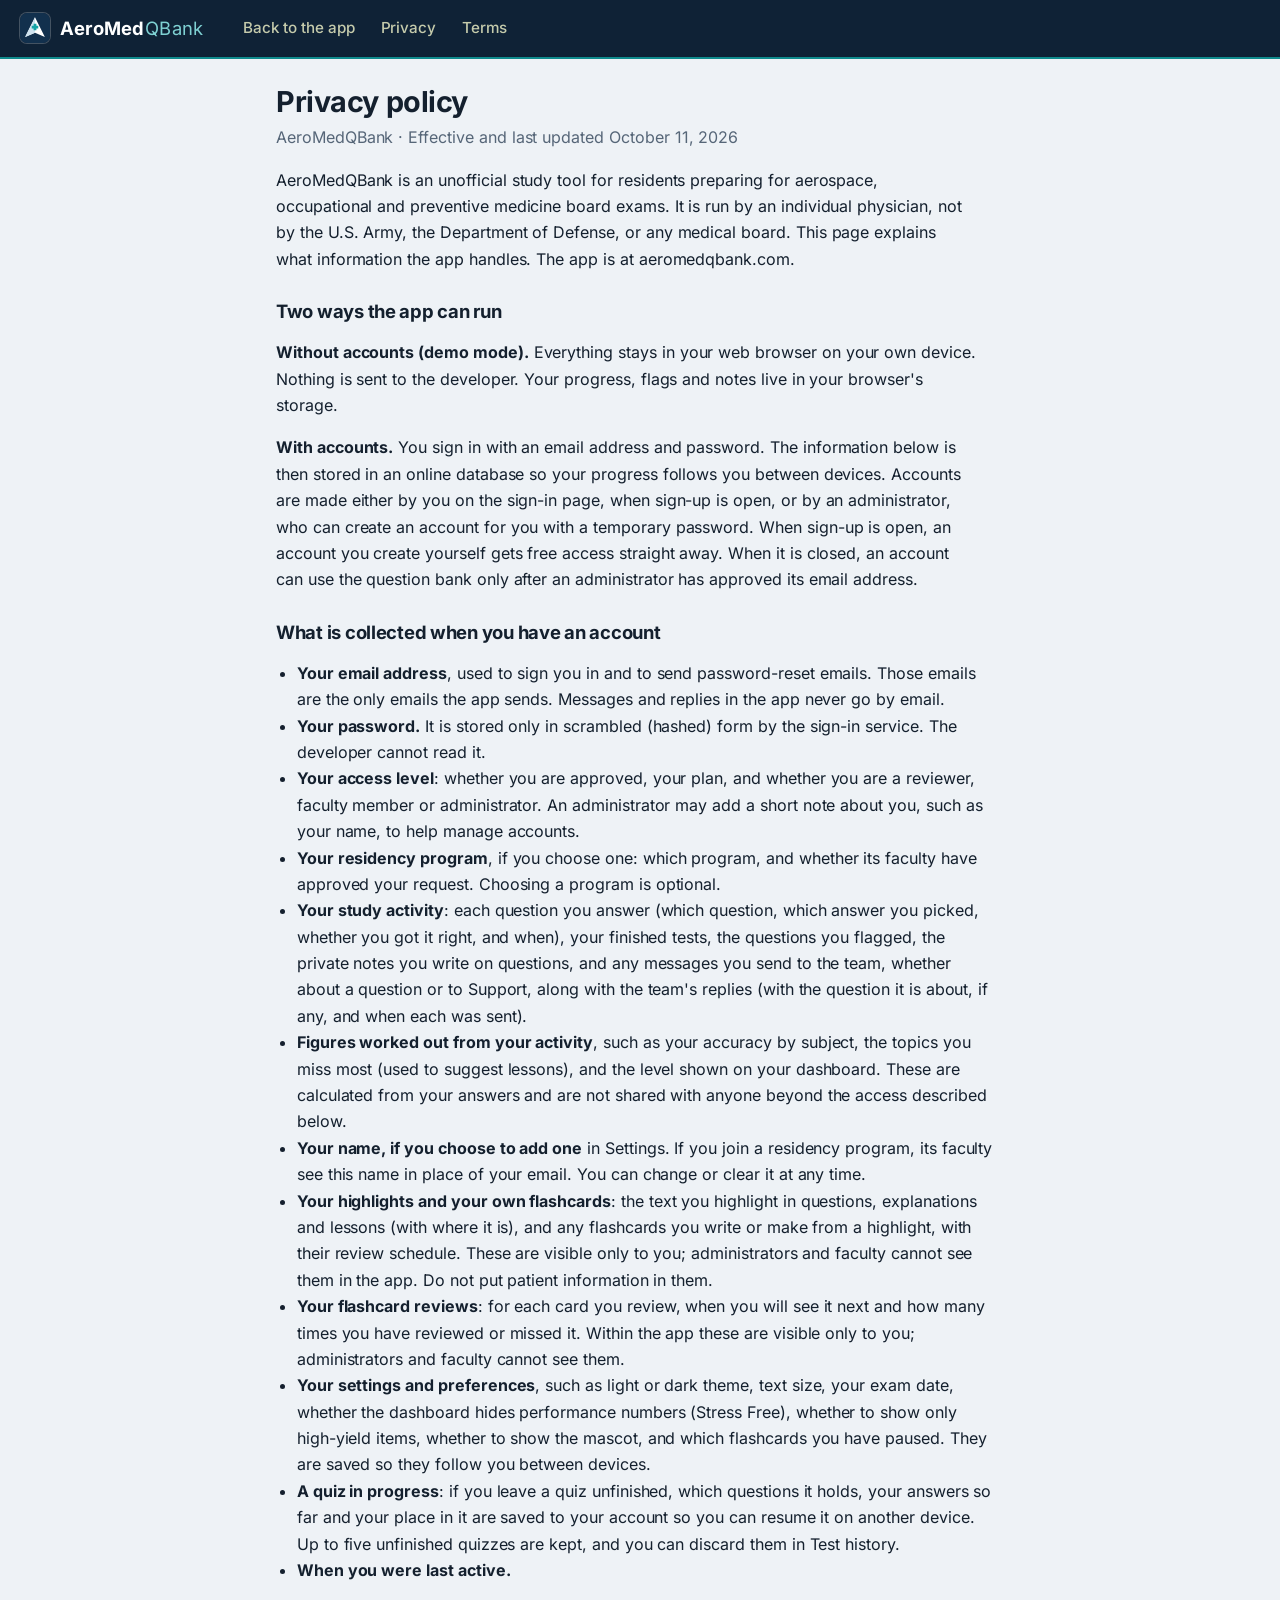
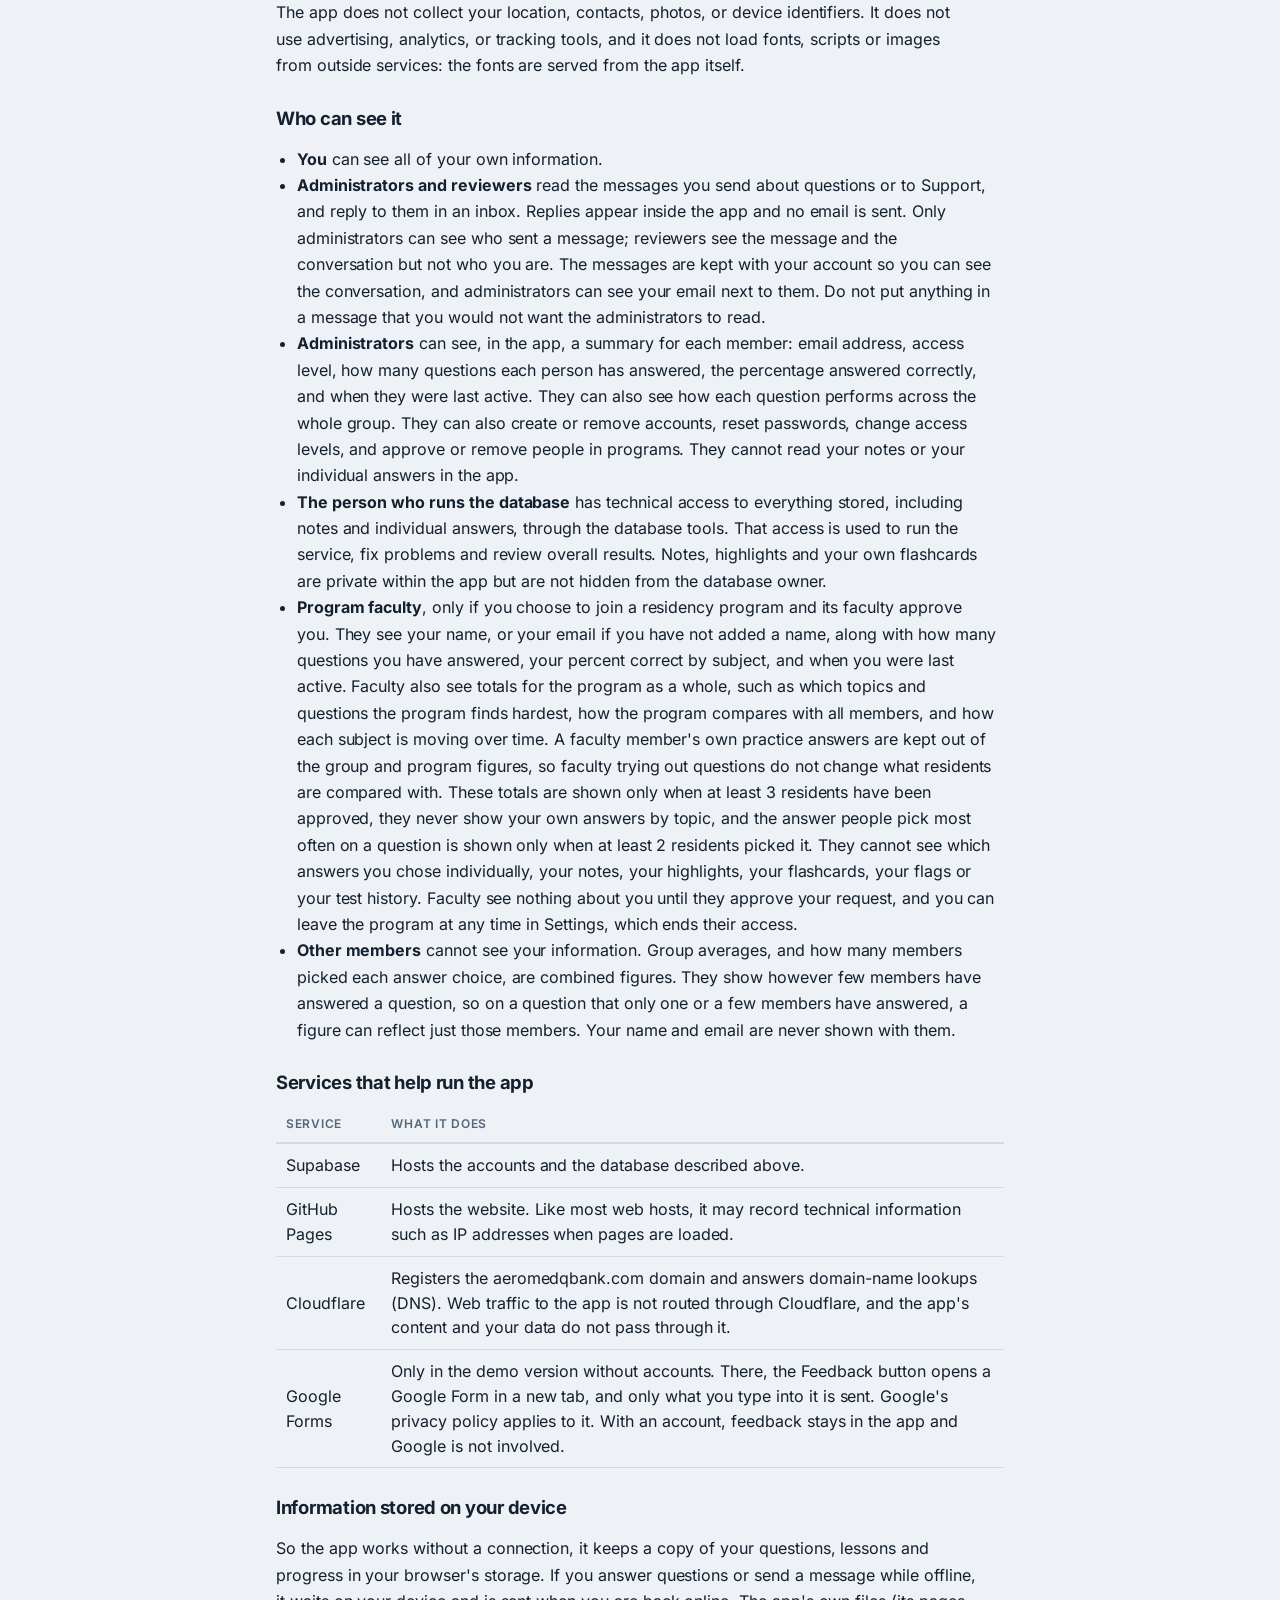
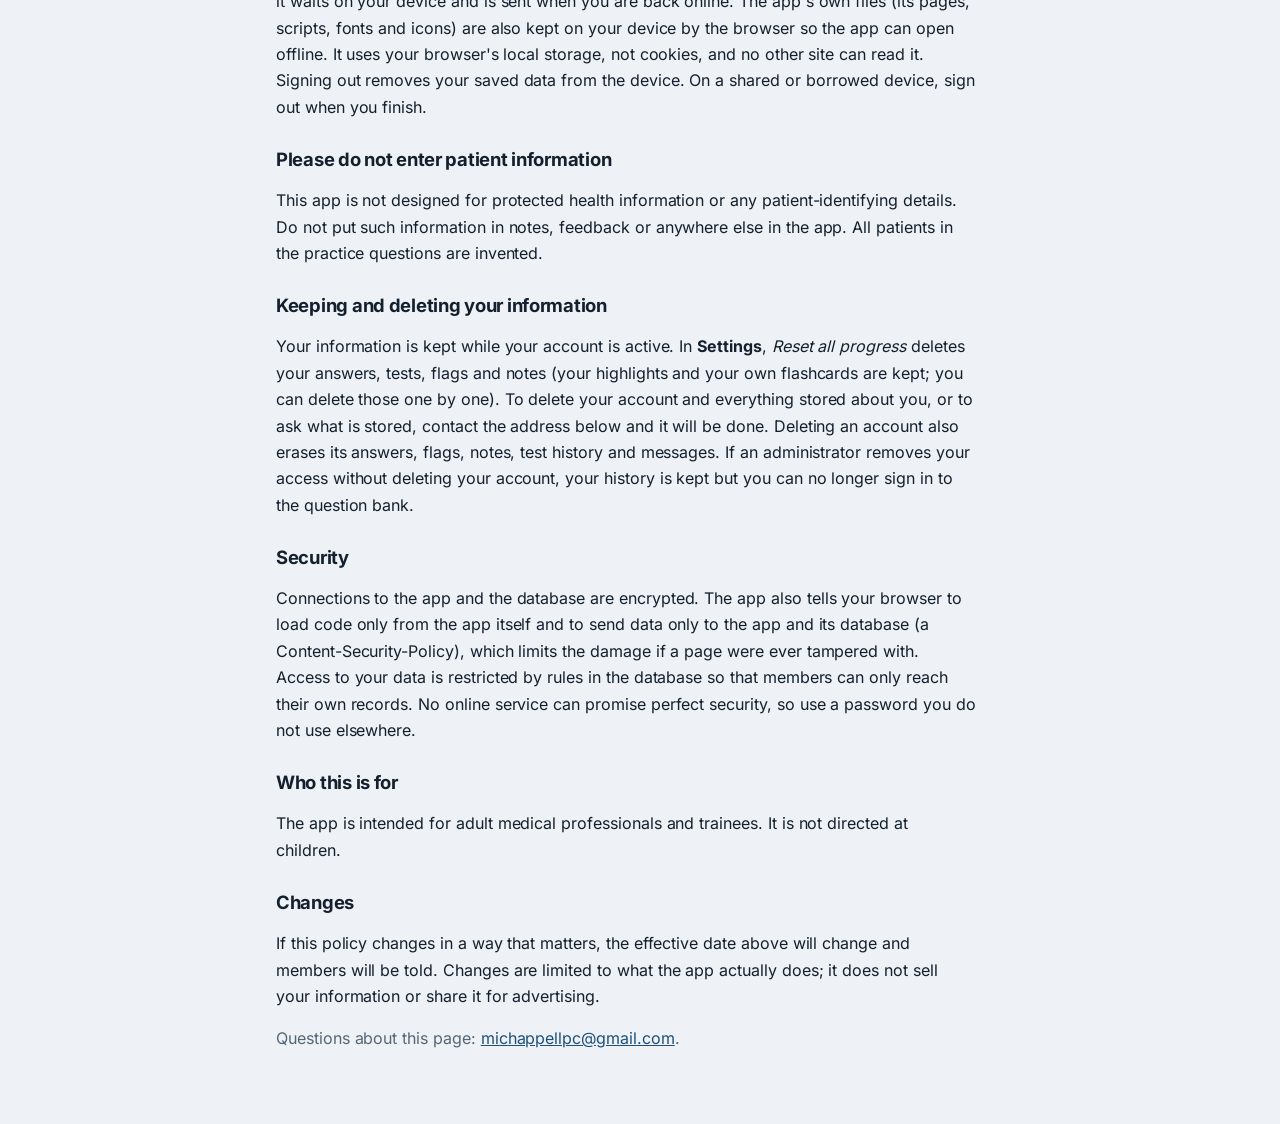
==== commit 68d17c59: "Privacy and terms pages use the app's navy and teal (and the member's saved colors) Co-Authored-By: " ====
--- a/privacy.html
+++ b/privacy.html
@@ -1,11 +1,11 @@
 <!doctype html>
-<html lang="en">
+<html lang="en" data-palette="navy">
 <head>
 <meta charset="utf-8">
 <meta http-equiv="Content-Security-Policy" content="default-src 'self'; script-src 'self'; style-src 'self' 'unsafe-inline'; img-src 'self' blob: data:; font-src 'self'; connect-src 'self' https://bwviyjxwudylovtjqvyf.supabase.co; manifest-src 'self'; worker-src 'self'; object-src 'none'; base-uri 'self'; form-action 'self'; frame-src 'none'">
 <meta name="viewport" content="width=device-width, initial-scale=1">
 <title>Privacy policy | AeroMedQBank</title>
-<meta name="theme-color" content="#2b3319">
+<meta name="theme-color" content="#0f2236">
 <link rel="icon" type="image/png" href="icons/icon-192.png">
 <link rel="stylesheet" href="css/style.css">
 <style>
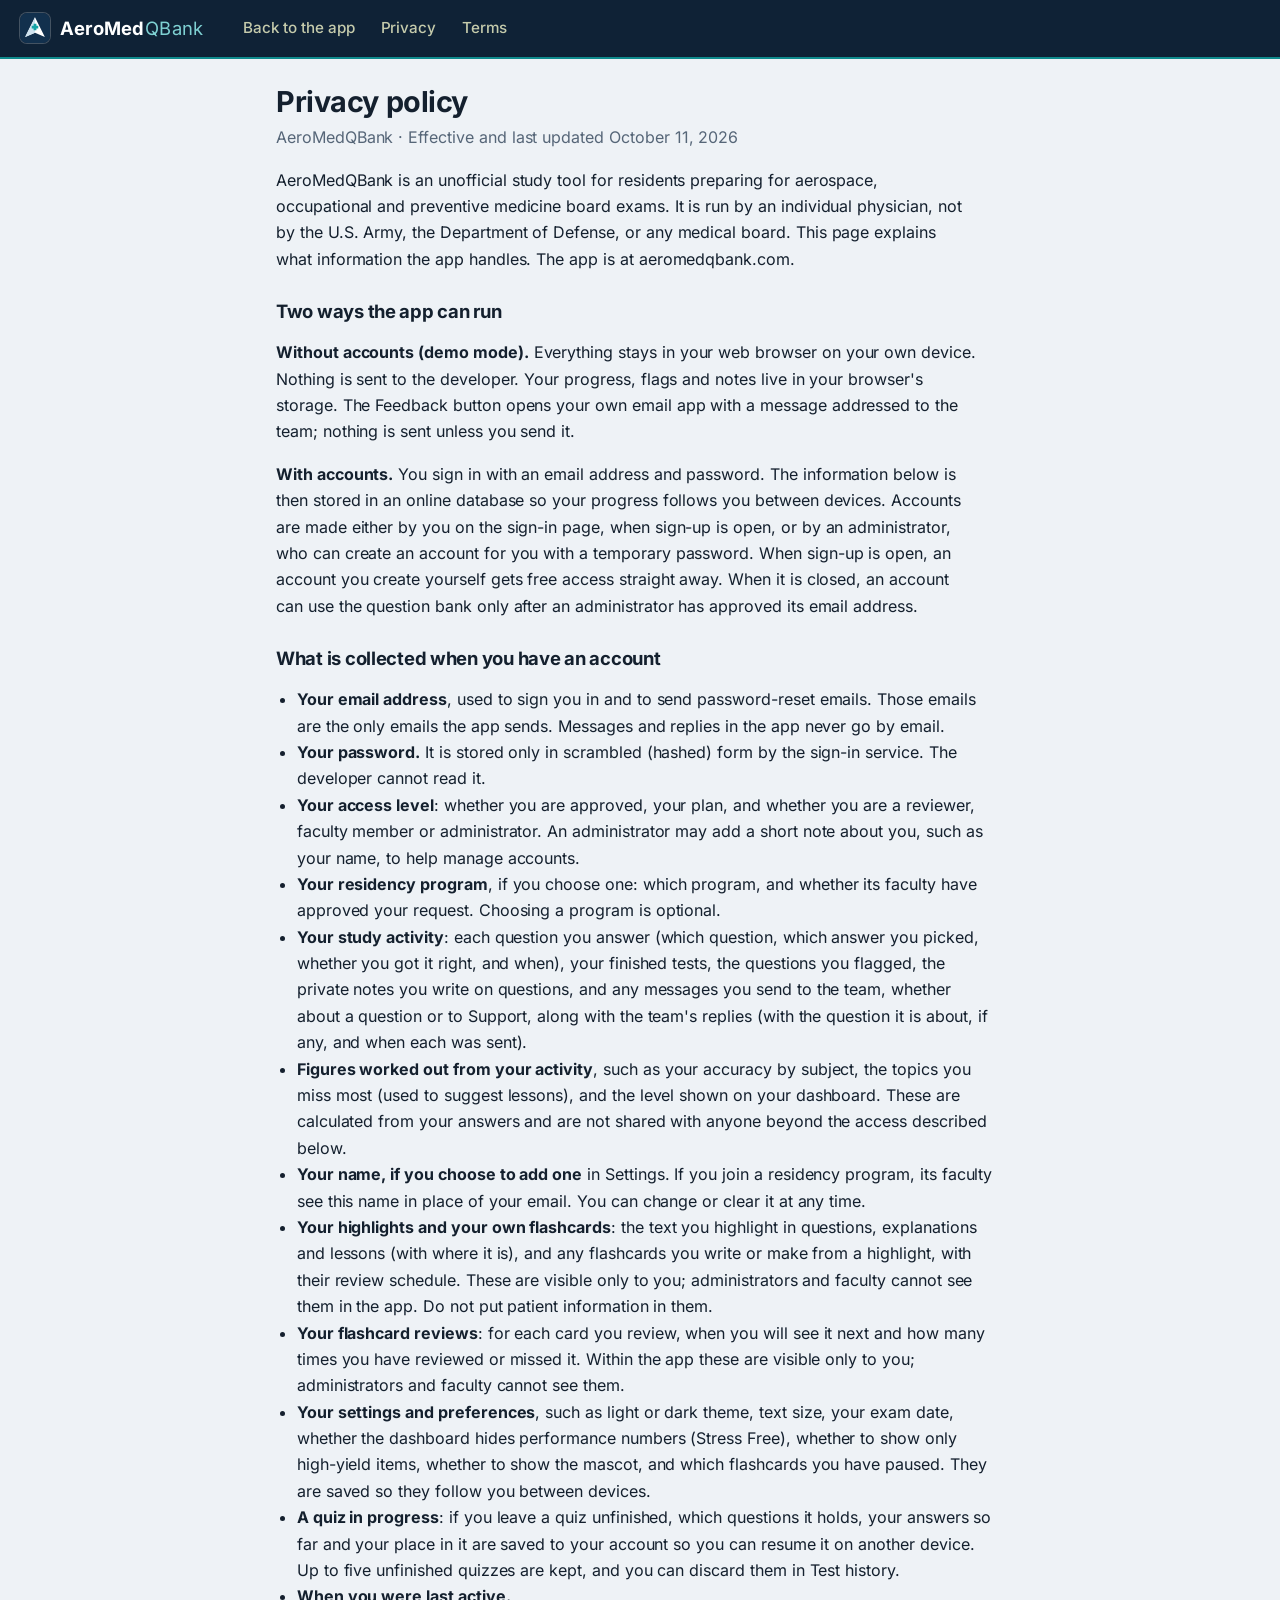
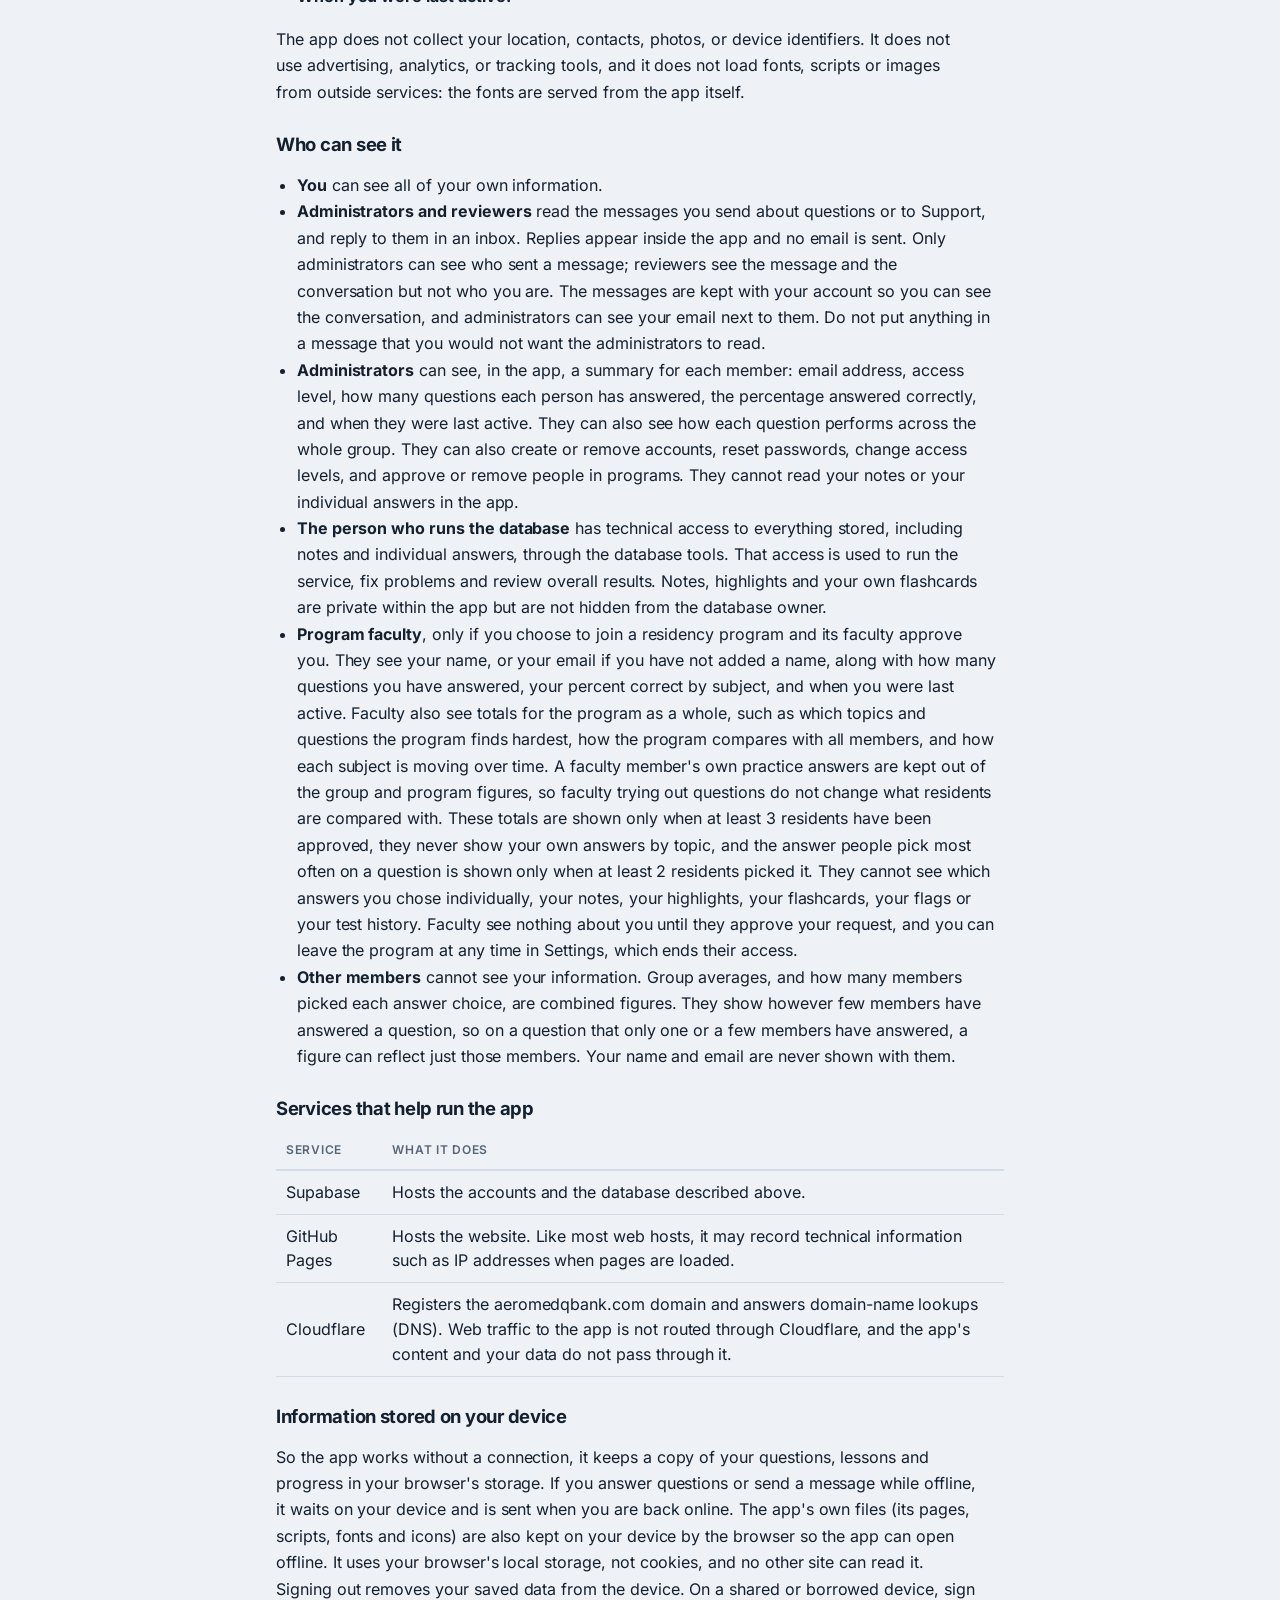
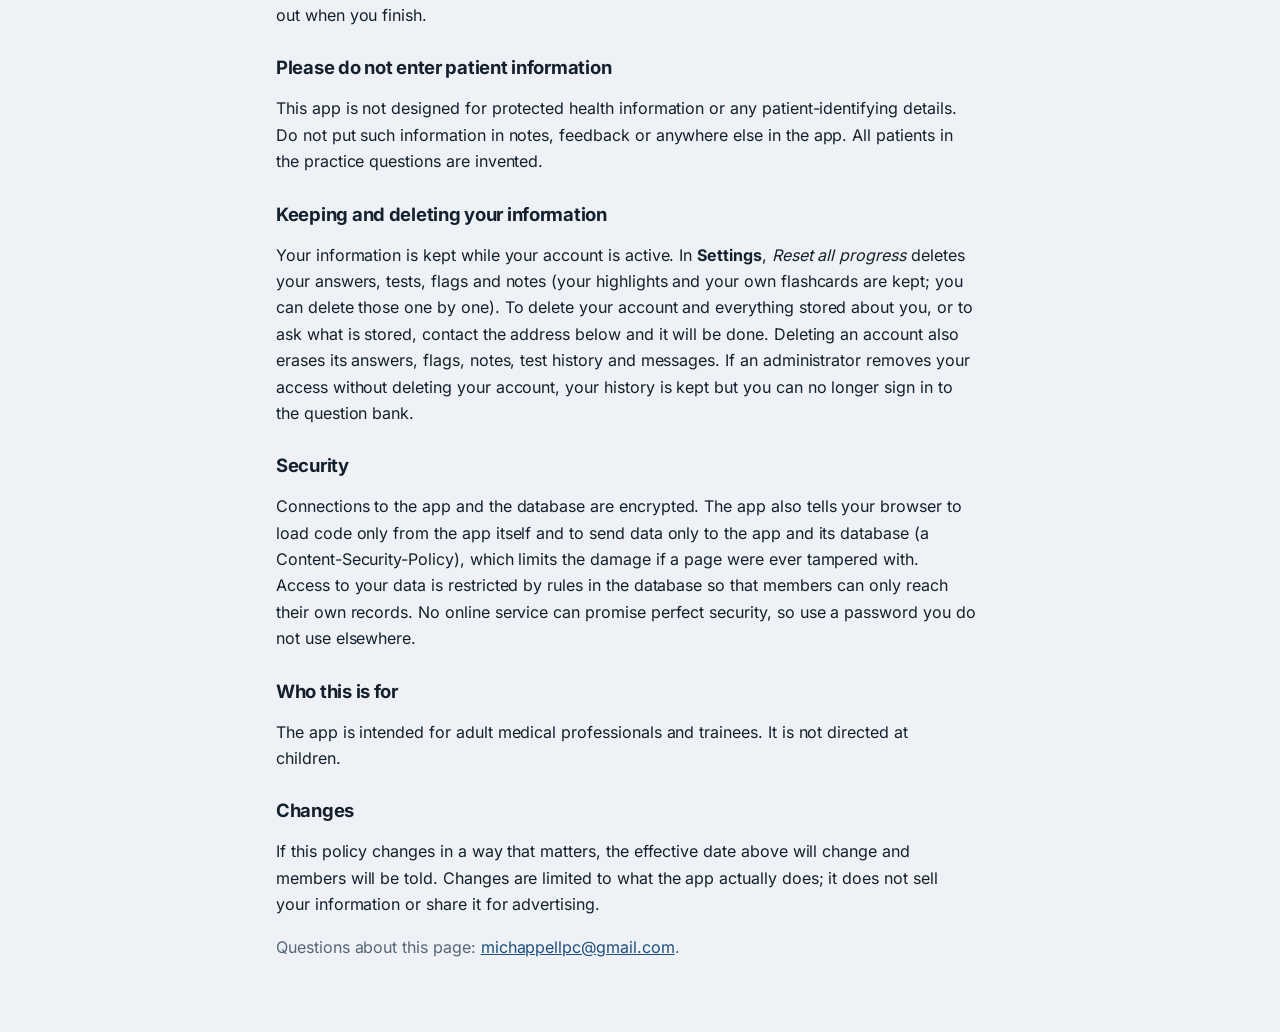
==== commit 6ea0999c: "Remove every reference to Claude and Google Forms from the site Co-Authored-By: Claude Sonnet 5.5 <n" ====
--- a/privacy.html
+++ b/privacy.html
@@ -29,7 +29,7 @@
 <p>AeroMedQBank is an unofficial study tool for residents preparing for aerospace, occupational and preventive medicine board exams. It is run by an individual physician, not by the U.S. Army, the Department of Defense, or any medical board. This page explains what information the app handles. The app is at aeromedqbank.com.</p>
 
 <h2>Two ways the app can run</h2>
-<p><strong>Without accounts (demo mode).</strong> Everything stays in your web browser on your own device. Nothing is sent to the developer. Your progress, flags and notes live in your browser's storage.</p>
+<p><strong>Without accounts (demo mode).</strong> Everything stays in your web browser on your own device. Nothing is sent to the developer. Your progress, flags and notes live in your browser's storage. The Feedback button opens your own email app with a message addressed to the team; nothing is sent unless you send it.</p>
 <p><strong>With accounts.</strong> You sign in with an email address and password. The information below is then stored in an online database so your progress follows you between devices. Accounts are made either by you on the sign-in page, when sign-up is open, or by an administrator, who can create an account for you with a temporary password. When sign-up is open, an account you create yourself gets free access straight away. When it is closed, an account can use the question bank only after an administrator has approved its email address.</p>
 
 <h2>What is collected when you have an account</h2>
@@ -66,7 +66,6 @@
 <tr><td>Supabase</td><td>Hosts the accounts and the database described above.</td></tr>
 <tr><td>GitHub Pages</td><td>Hosts the website. Like most web hosts, it may record technical information such as IP addresses when pages are loaded.</td></tr>
 <tr><td>Cloudflare</td><td>Registers the aeromedqbank.com domain and answers domain-name lookups (DNS). Web traffic to the app is not routed through Cloudflare, and the app's content and your data do not pass through it.</td></tr>
-<tr><td>Google Forms</td><td>Only in the demo version without accounts. There, the Feedback button opens a Google Form in a new tab, and only what you type into it is sent. Google's privacy policy applies to it. With an account, feedback stays in the app and Google is not involved.</td></tr>
 </tbody></table>
 
 <h2>Information stored on your device</h2>
--- a/css/style.css
+++ b/css/style.css
@@ -742,3 +742,15 @@
 
 .rep-disc{margin:10px 0 0;font-size:.78rem;color:var(--muted);line-height:1.45;break-inside:avoid;page-break-inside:avoid}
 @media print{.rep-disc{color:#444}}
+
+.msgno{margin-right:6px;font-variant-numeric:tabular-nums}
+
+.rowtog{background:none!important;border:0!important;box-shadow:none;padding:0;min-height:0;font:inherit;font-weight:600;color:inherit;text-align:left;cursor:pointer;display:inline-flex;align-items:baseline;gap:6px}
+.rowtog:hover{color:var(--link)}.rowtog .chev{display:inline-block;width:1em;color:var(--muted)}
+.subjdetail td{background:var(--sel);padding:10px 14px}.subjdetail[hidden]{display:none}
+.topiclist{list-style:none;margin:0 0 8px;padding:0}.topiclist li{padding:5px 0;display:flex;flex-wrap:wrap;gap:6px 10px;align-items:baseline}
+.topiclist .tpct{display:inline-block;min-width:3.4em;text-align:center;border-radius:6px;padding:1px 6px}
+.tpct.hi{background:#d7e9c3;color:#1f3d0f}.tpct.mid{background:#f6e6b5;color:#4a3608}.tpct.lo{background:#f4cbc0;color:#5a1b0e}
+@media(prefers-color-scheme:dark){:root:not([data-theme=light]) .tpct.hi{background:#2b4a1a;color:#dff0cf}:root:not([data-theme=light]) .tpct.mid{background:#5a4610;color:#f6e6b5}:root:not([data-theme=light]) .tpct.lo{background:#5e2a1f;color:#f7d4ca}}
+:root[data-theme=dark] .tpct.hi{background:#2b4a1a;color:#dff0cf}:root[data-theme=dark] .tpct.mid{background:#5a4610;color:#f6e6b5}:root[data-theme=dark] .tpct.lo{background:#5e2a1f;color:#f7d4ca}
+.reqlist{list-style:none;margin:8px 0 0;padding:0}.reqlist li{display:flex;flex-wrap:wrap;gap:8px 16px;align-items:center;justify-content:space-between;padding:8px 0;border-top:1px solid var(--line)}.reqlist li:first-child{border-top:0}.reqbtn{display:flex;gap:8px}
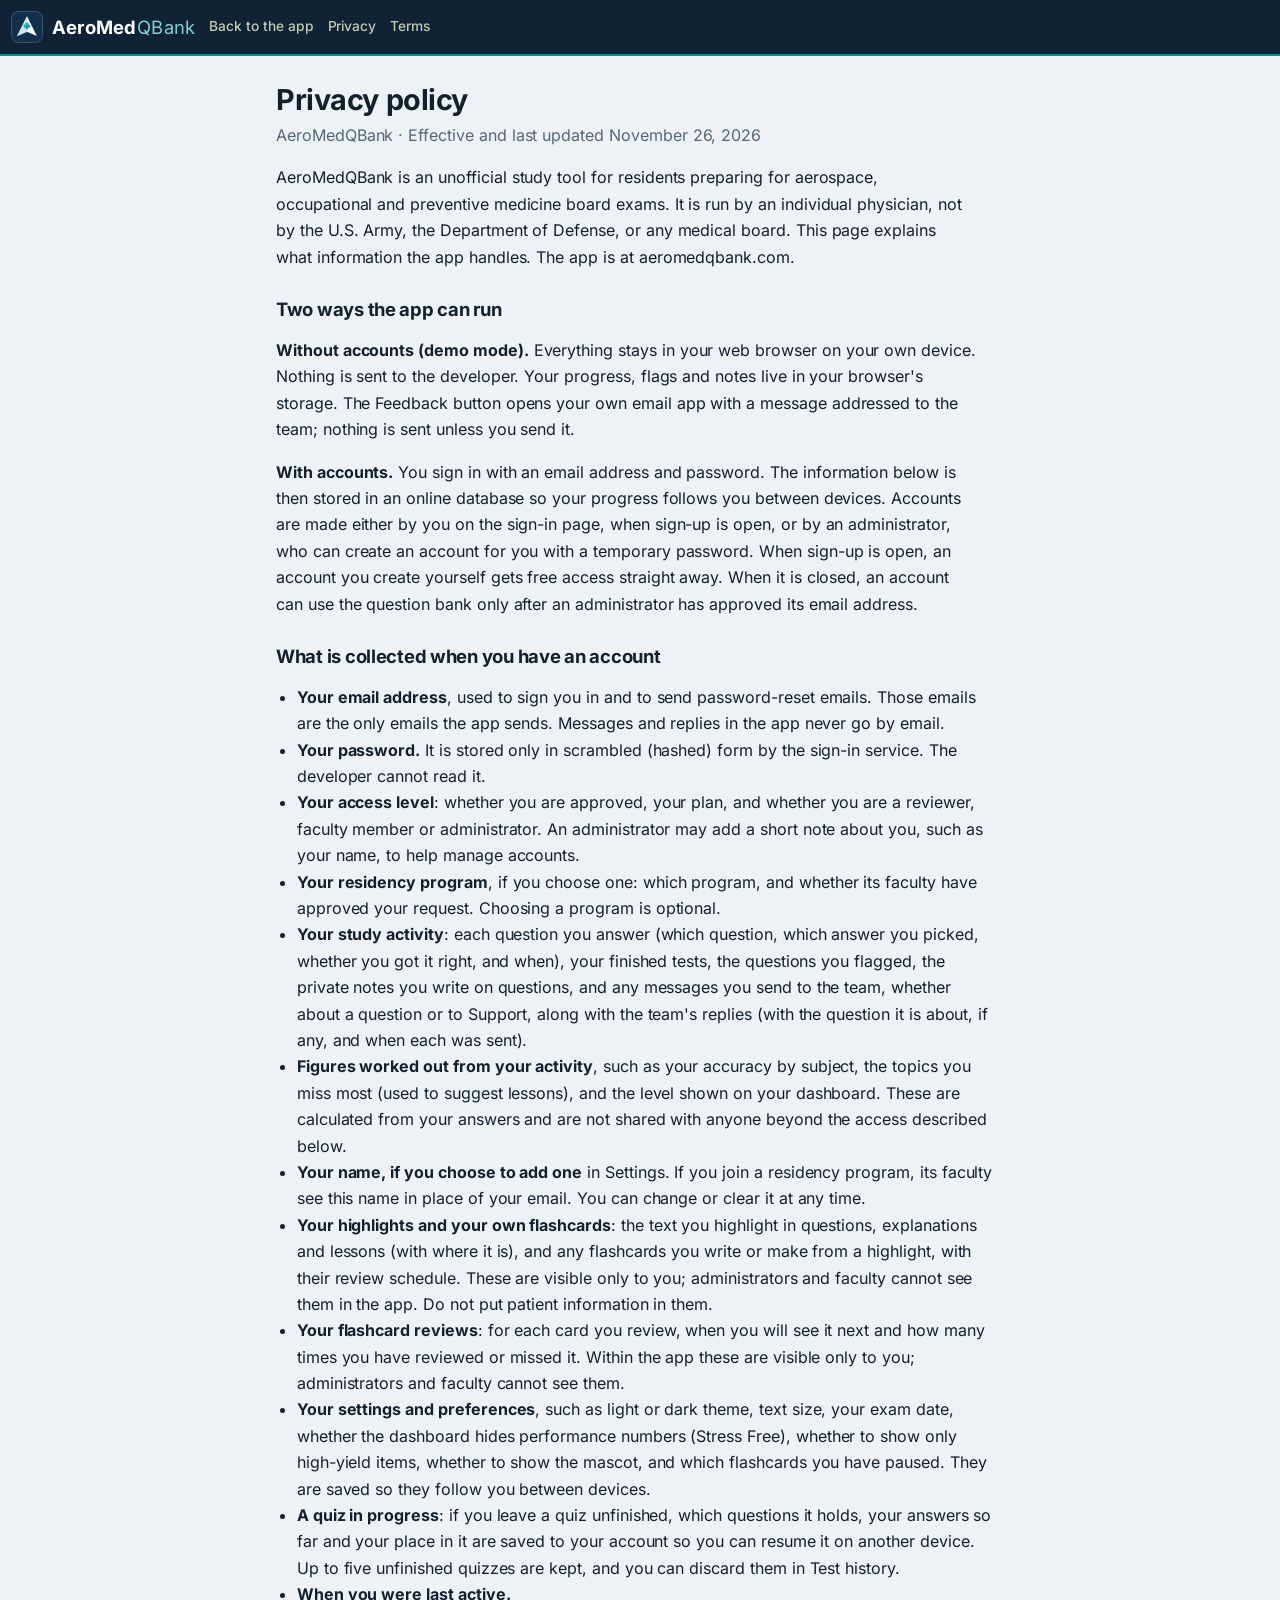
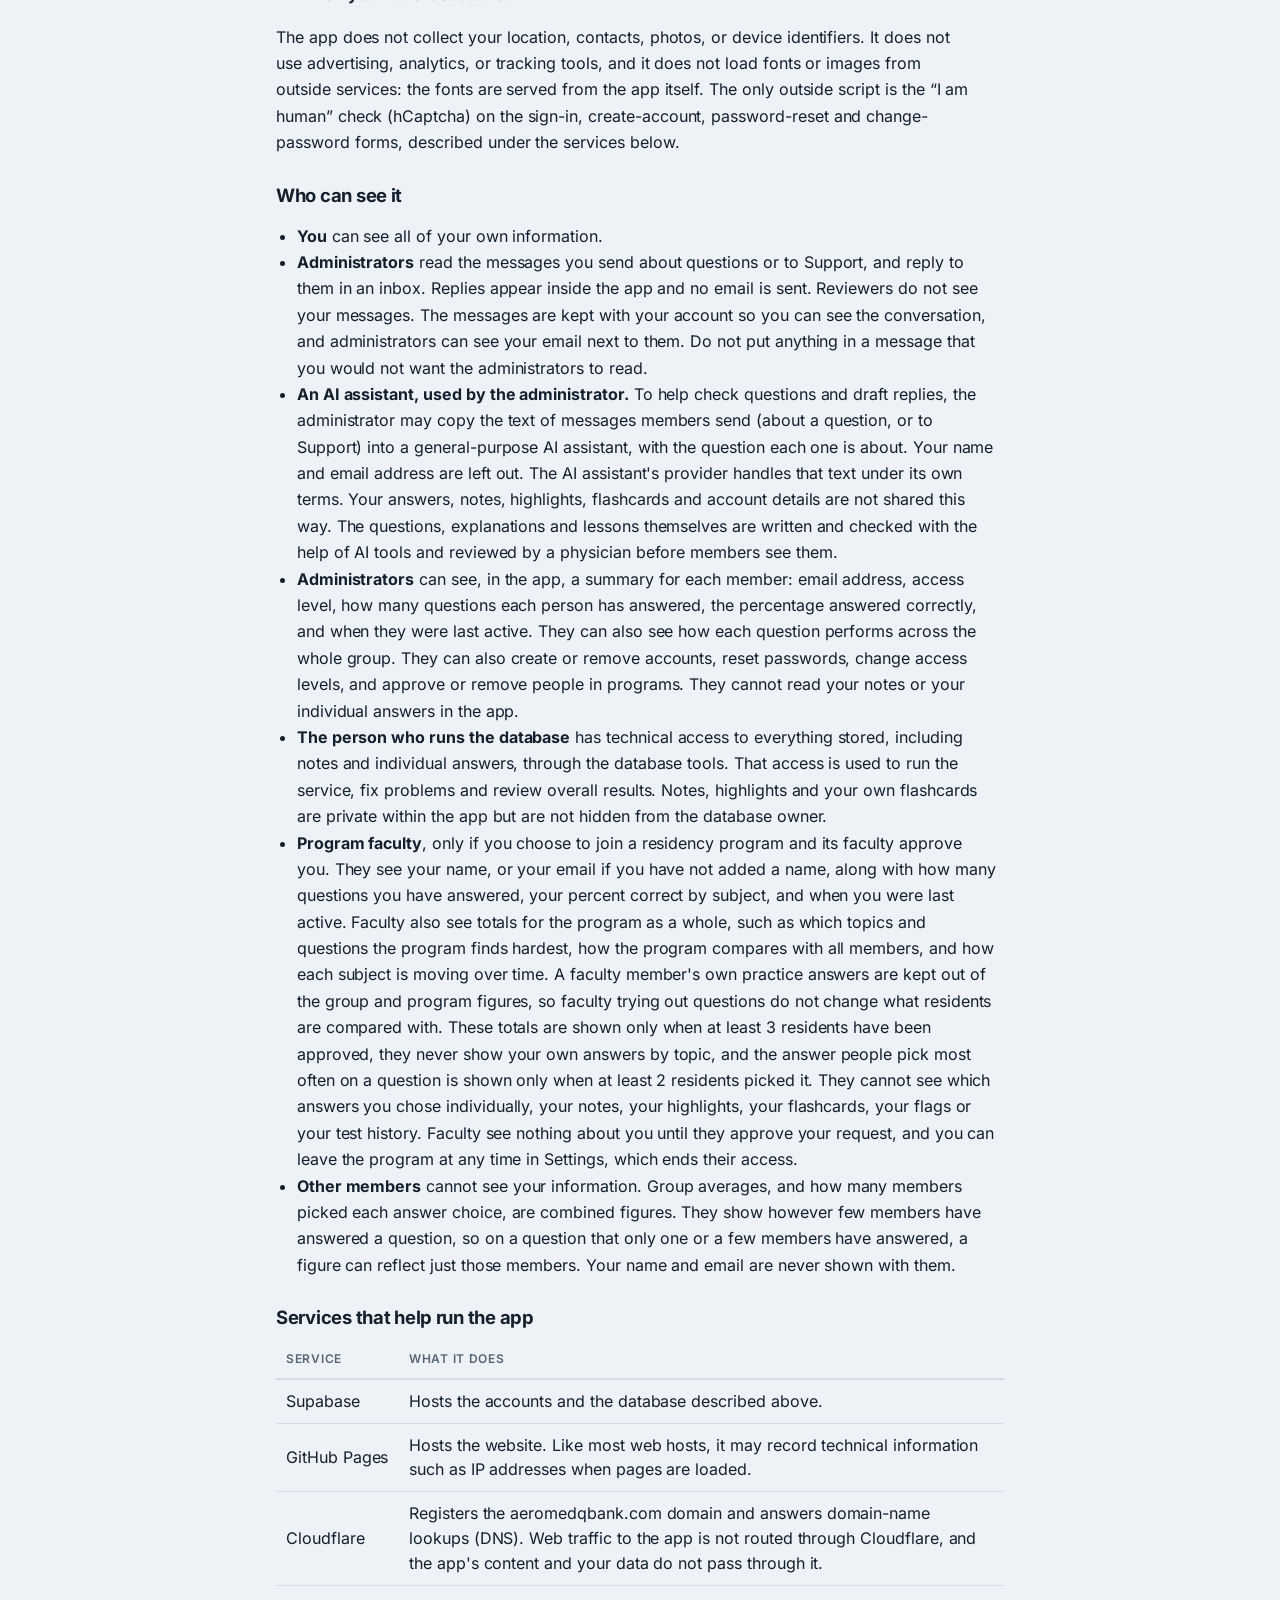
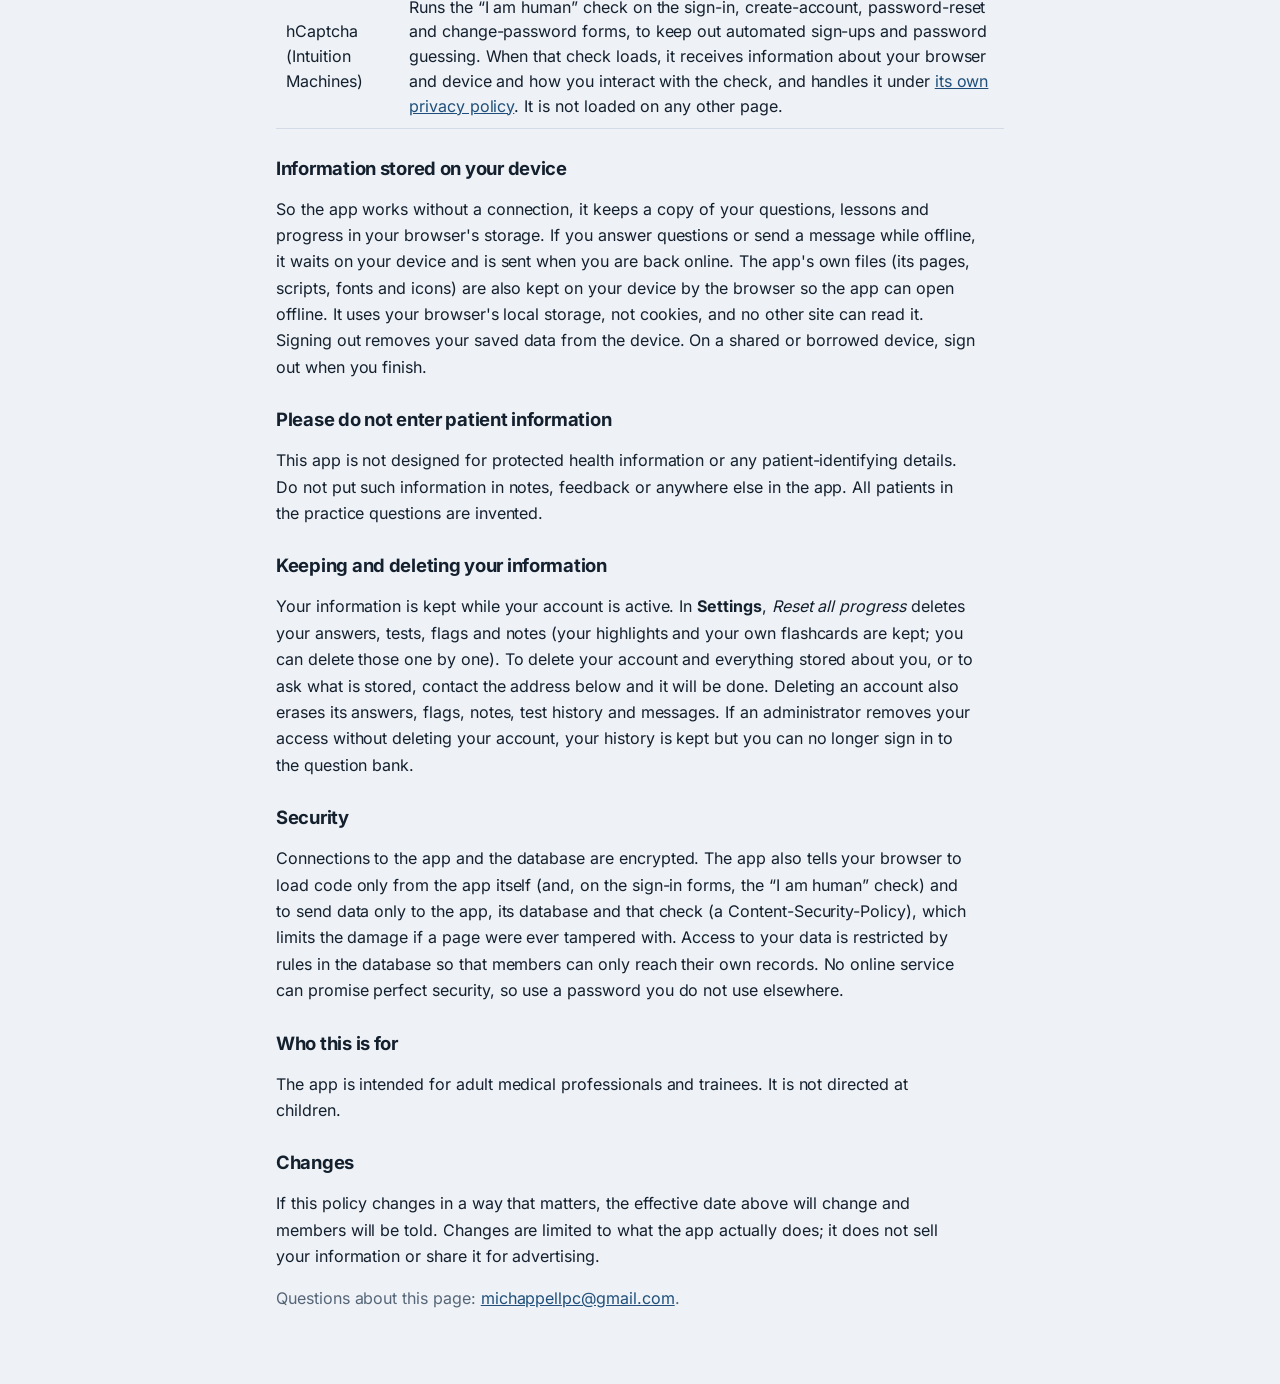
==== commit 629e8092: "Privacy policy: disclose hCaptcha, the administrator's use of an AI assistant for member messages, a" ====
--- a/privacy.html
+++ b/privacy.html
@@ -25,7 +25,7 @@
 <header class="top"><a class="brand" href="./"><img class="logo" src="icons/logo.svg" alt="" width="30" height="30"><span class="wordmark">AeroMed<b>QBank</b></span></a><nav aria-label="Legal pages"><a href="./">Back to the app</a><a href="privacy.html">Privacy</a><a href="terms.html">Terms</a></nav></header>
 <main id="main">
 <h1>Privacy policy</h1>
-<p class="meta">AeroMedQBank &middot; Effective and last updated October 11, 2026</p>
+<p class="meta">AeroMedQBank &middot; Effective and last updated November 26, 2026</p>
 <p>AeroMedQBank is an unofficial study tool for residents preparing for aerospace, occupational and preventive medicine board exams. It is run by an individual physician, not by the U.S. Army, the Department of Defense, or any medical board. This page explains what information the app handles. The app is at aeromedqbank.com.</p>
 
 <h2>Two ways the app can run</h2>
@@ -47,12 +47,13 @@
 <li><strong>A quiz in progress</strong>: if you leave a quiz unfinished, which questions it holds, your answers so far and your place in it are saved to your account so you can resume it on another device. Up to five unfinished quizzes are kept, and you can discard them in Test history.</li>
 <li><strong>When you were last active.</strong></li>
 </ul>
-<p>The app does not collect your location, contacts, photos, or device identifiers. It does not use advertising, analytics, or tracking tools, and it does not load fonts, scripts or images from outside services: the fonts are served from the app itself.</p>
+<p>The app does not collect your location, contacts, photos, or device identifiers. It does not use advertising, analytics, or tracking tools, and it does not load fonts or images from outside services: the fonts are served from the app itself. The only outside script is the &ldquo;I am human&rdquo; check (hCaptcha) on the sign-in, create-account, password-reset and change-password forms, described under the services below.</p>
 
 <h2>Who can see it</h2>
 <ul>
 <li><strong>You</strong> can see all of your own information.</li>
-<li><strong>Administrators and reviewers</strong> read the messages you send about questions or to Support, and reply to them in an inbox. Replies appear inside the app and no email is sent. Only administrators can see who sent a message; reviewers see the message and the conversation but not who you are. The messages are kept with your account so you can see the conversation, and administrators can see your email next to them. Do not put anything in a message that you would not want the administrators to read.</li>
+<li><strong>Administrators</strong> read the messages you send about questions or to Support, and reply to them in an inbox. Replies appear inside the app and no email is sent. Reviewers do not see your messages. The messages are kept with your account so you can see the conversation, and administrators can see your email next to them. Do not put anything in a message that you would not want the administrators to read.</li>
+<li><strong>An AI assistant, used by the administrator.</strong> To help check questions and draft replies, the administrator may copy the text of messages members send (about a question, or to Support) into a general-purpose AI assistant, with the question each one is about. Your name and email address are left out. The AI assistant's provider handles that text under its own terms. Your answers, notes, highlights, flashcards and account details are not shared this way. The questions, explanations and lessons themselves are written and checked with the help of AI tools and reviewed by a physician before members see them.</li>
 <li><strong>Administrators</strong> can see, in the app, a summary for each member: email address, access level, how many questions each person has answered, the percentage answered correctly, and when they were last active. They can also see how each question performs across the whole group. They can also create or remove accounts, reset passwords, change access levels, and approve or remove people in programs. They cannot read your notes or your individual answers in the app.</li>
 <li><strong>The person who runs the database</strong> has technical access to everything stored, including notes and individual answers, through the database tools. That access is used to run the service, fix problems and review overall results. Notes, highlights and your own flashcards are private within the app but are not hidden from the database owner.</li>
 <li><strong>Program faculty</strong>, only if you choose to join a residency program and its faculty approve you. They see your name, or your email if you have not added a name, along with how many questions you have answered, your percent correct by subject, and when you were last active. Faculty also see totals for the program as a whole, such as which topics and questions the program finds hardest, how the program compares with all members, and how each subject is moving over time. A faculty member's own practice answers are kept out of the group and program figures, so faculty trying out questions do not change what residents are compared with. These totals are shown only when at least 3 residents have been approved, they never show your own answers by topic, and the answer people pick most often on a question is shown only when at least 2 residents picked it. They cannot see which answers you chose individually, your notes, your highlights, your flashcards, your flags or your test history. Faculty see nothing about you until they approve your request, and you can leave the program at any time in Settings, which ends their access.</li>
@@ -66,6 +67,7 @@
 <tr><td>Supabase</td><td>Hosts the accounts and the database described above.</td></tr>
 <tr><td>GitHub Pages</td><td>Hosts the website. Like most web hosts, it may record technical information such as IP addresses when pages are loaded.</td></tr>
 <tr><td>Cloudflare</td><td>Registers the aeromedqbank.com domain and answers domain-name lookups (DNS). Web traffic to the app is not routed through Cloudflare, and the app's content and your data do not pass through it.</td></tr>
+<tr><td>hCaptcha (Intuition Machines)</td><td>Runs the &ldquo;I am human&rdquo; check on the sign-in, create-account, password-reset and change-password forms, to keep out automated sign-ups and password guessing. When that check loads, it receives information about your browser and device and how you interact with the check, and handles it under <a href="https://www.hcaptcha.com/privacy" rel="noopener" target="_blank">its own privacy policy</a>. It is not loaded on any other page.</td></tr>
 </tbody></table>
 
 <h2>Information stored on your device</h2>
@@ -78,7 +80,7 @@
 <p>Your information is kept while your account is active. In <strong>Settings</strong>, <em>Reset all progress</em> deletes your answers, tests, flags and notes (your highlights and your own flashcards are kept; you can delete those one by one). To delete your account and everything stored about you, or to ask what is stored, contact the address below and it will be done. Deleting an account also erases its answers, flags, notes, test history and messages. If an administrator removes your access without deleting your account, your history is kept but you can no longer sign in to the question bank.</p>
 
 <h2>Security</h2>
-<p>Connections to the app and the database are encrypted. The app also tells your browser to load code only from the app itself and to send data only to the app and its database (a Content-Security-Policy), which limits the damage if a page were ever tampered with. Access to your data is restricted by rules in the database so that members can only reach their own records. No online service can promise perfect security, so use a password you do not use elsewhere.</p>
+<p>Connections to the app and the database are encrypted. The app also tells your browser to load code only from the app itself (and, on the sign-in forms, the &ldquo;I am human&rdquo; check) and to send data only to the app, its database and that check (a Content-Security-Policy), which limits the damage if a page were ever tampered with. Access to your data is restricted by rules in the database so that members can only reach their own records. No online service can promise perfect security, so use a password you do not use elsewhere.</p>
 
 <h2>Who this is for</h2>
 <p>The app is intended for adult medical professionals and trainees. It is not directed at children.</p>
--- a/css/style.css
+++ b/css/style.css
@@ -504,13 +504,6 @@
 /* ---- Navigation: More menu on phones, calmer type ---- */
 .secgroup{display:contents}.navmore{display:none}
 /* Admin only: an arrow beside Dashboard opens a list of every residency program's dashboard */
-.navdash{position:relative;display:inline-flex;align-items:center;gap:2px}
-.navprogs{background:none;border:0;color:#c5cbac;padding:6px 6px;min-height:0;min-width:0;line-height:1;font-size:.85rem;cursor:pointer;border-radius:6px}.navprogs:hover,.navprogs[aria-expanded="true"]{color:#fff;background:rgba(255,255,255,.1)}
-.progmenu{position:absolute;top:100%;left:0;z-index:30;min-width:240px;max-width:min(340px,92vw);max-height:60vh;overflow:auto;background:var(--card);color:var(--fg);border:1px solid var(--line);border-radius:10px;box-shadow:0 10px 28px rgba(0,0,0,.3);padding:6px}
-.navprogs[hidden],.progmenu[hidden]{display:none!important}
-.progmenu .mhead{margin:6px 10px 4px;font-size:.72rem;letter-spacing:.06em;text-transform:uppercase;color:var(--muted)}
-.progmenu a{display:block;padding:9px 10px;border-radius:6px;color:var(--fg);border:0;font-size:.92rem;text-align:left}.progmenu a:hover,.progmenu a:focus-visible{background:var(--sel);color:var(--fg)}
-.progmenu hr{border:0;border-top:1px solid var(--line);margin:6px 0}
 @media(max-width:600px){
   nav a{white-space:nowrap;font-size:.8rem;padding:10px 2px}
   nav button.navmore{display:block;flex:1;background:none;box-shadow:none;border:0;border-top:3px solid transparent;border-radius:0;color:#c5cbac;font:inherit;font-size:.8rem;padding:10px 2px;text-align:center;position:relative;min-height:0}
@@ -518,7 +511,7 @@
   .navmore::after{content:"\25B4";margin-left:3px;font-size:.65rem}nav.open .navmore::after{content:"\25BE"}
   nav:has(.secgroup .navbadge:not([hidden])) .navmore::before{content:"";position:absolute;top:6px;right:calc(50% - 30px);width:9px;height:9px;border-radius:50%;background:#c0392b}
   .secgroup{display:none}
-  .navdash{display:contents}.navprogs,.progmenu{display:none!important}
+  .navdash{display:contents}
   nav.open .secgroup{display:grid;grid-template-columns:repeat(2,1fr);gap:4px;position:fixed;left:8px;right:8px;bottom:calc(64px + env(safe-area-inset-bottom,0px));padding:8px;background:var(--hdr);border:1px solid var(--line);border-radius:var(--r);box-shadow:0 -6px 24px rgba(0,0,0,.35)}
   nav.open .secgroup a{display:block;font-size:.95rem;border:0;border-radius:8px;padding:14px 8px;background:rgba(255,255,255,.06);flex:none}
   nav.open .secgroup a[hidden]{display:none}
@@ -554,7 +547,10 @@
 .hllist li,.mylist li{display:flex;justify-content:space-between;gap:12px;align-items:center;flex-wrap:wrap;padding:8px 0;border-top:1px solid var(--line)}
 .hlquote,.mybody{display:flex;flex-direction:column;gap:2px;flex:1;min-width:200px}.hlquote mark.hl{align-self:flex-start;cursor:default;line-height:1.5}
 .mybody .muted,.mybody .small{overflow-wrap:anywhere}
-@media(min-width:601px) and (max-width:1250px){nav a{padding-left:8px;padding-right:8px;font-size:.9rem}.top{gap:10px}}
+.navdash{display:contents}
+@media(min-width:601px) and (max-width:1500px){nav a{padding-left:8px;padding-right:8px;font-size:.9rem}.top{gap:10px}}
+@media(min-width:601px) and (max-width:1500px){.viewsw-l{display:none}}
+@media(min-width:601px) and (max-width:1400px){nav a{padding-left:6px;padding-right:6px;font-size:.86rem}.top{gap:8px;padding-left:12px;padding-right:12px}.viewsw-btn{padding:5px 8px}.top .probadge{padding-left:5px;padding-right:5px}}
 
 /* ---- Program insights ---- */
 .weaklist{list-style:none;margin:12px 0 0;padding:0;display:grid;gap:12px}
@@ -754,3 +750,76 @@
 @media(prefers-color-scheme:dark){:root:not([data-theme=light]) .tpct.hi{background:#2b4a1a;color:#dff0cf}:root:not([data-theme=light]) .tpct.mid{background:#5a4610;color:#f6e6b5}:root:not([data-theme=light]) .tpct.lo{background:#5e2a1f;color:#f7d4ca}}
 :root[data-theme=dark] .tpct.hi{background:#2b4a1a;color:#dff0cf}:root[data-theme=dark] .tpct.mid{background:#5a4610;color:#f6e6b5}:root[data-theme=dark] .tpct.lo{background:#5e2a1f;color:#f7d4ca}
 .reqlist{list-style:none;margin:8px 0 0;padding:0}.reqlist li{display:flex;flex-wrap:wrap;gap:8px 16px;align-items:center;justify-content:space-between;padding:8px 0;border-top:1px solid var(--line)}.reqlist li:first-child{border-top:0}.reqbtn{display:flex;gap:8px}
+
+.outlinetbl .wcell{white-space:nowrap}.wbar{display:inline-block;width:90px;height:10px;background:var(--line);border-radius:5px;overflow:hidden;vertical-align:middle;margin-right:6px}.wbar i{display:block;height:100%;background:var(--accent);border-radius:5px}
+.outpart th{padding-left:34px;font-weight:500}.outpart .partname{color:var(--muted)}.outpart td{font-size:.9rem}
+.stmtlist{list-style:none;margin:4px 0 10px;padding:0}.stmtlist li{display:flex;gap:8px;align-items:baseline;padding:4px 0;border-top:1px solid var(--line)}.stmtlist li:first-child{border-top:0}
+.stmtlist .stmtperf{margin-left:auto;white-space:nowrap;padding-left:10px}.stmtlist li.nodata{color:var(--muted)}
+@media(max-width:600px){.wbar{width:50px}.outpart th{padding-left:14px}}
+#out-board,#tr-days{max-width:100%}
+
+.wpct{font-size:.8rem;font-weight:650;background:var(--sel);color:var(--fg);border-radius:99px;padding:1px 9px;white-space:nowrap}
+#objcard .objboard[hidden]{display:none}#objcard .objrows{margin-top:6px}
+.objrow{padding:3px 0}.objhead{display:flex;flex-wrap:wrap;gap:4px 12px;align-items:center;justify-content:space-between}.objhead label.chk{margin:0;flex:1 1 280px;flex-wrap:wrap}
+.objtog{background:none!important;border:0!important;box-shadow:none;padding:2px 4px;min-height:0;font:inherit;font-size:.86rem;color:var(--link);text-decoration:underline;cursor:pointer}
+.objstm{list-style:none;margin:2px 0 8px 26px;padding:0}.objstm[hidden]{display:none}.objstm li{padding:3px 0}.objchk{display:flex;gap:8px;align-items:baseline}
+.objparts{margin:0 0 4px 26px}.objpartrow{padding:2px 0}.objpartrow .odname{font-weight:500}
+.objgroup{border-top:1px solid var(--line);margin-top:10px;padding-top:8px}.objgroup summary{cursor:pointer;font-weight:600;padding:4px 0}
+#subjcard[hidden],#objcard[hidden]{display:none!important}
+.browsehead{margin:18px 0 6px;font-size:1rem}.seggroup{align-items:center;gap:10px}
+
+/* one look for a group in every list: name, percent-of-exam badge, small grey line under it */
+.gname{font-weight:600;color:var(--fg)}.gsub{display:block;font-size:.8rem;font-weight:400;color:var(--muted);margin-top:2px}
+.qtable th[scope=row],table th[scope=row]:has(.gname){text-transform:none;letter-spacing:normal;font-size:1rem}
+.statnote{display:block;font-size:.78rem;margin-top:6px;line-height:1.35;font-weight:400}
+
+/* Clinical skills bank */
+.skillq fieldset.plain{border:0;padding:0;margin:0;min-width:0}.skillq .stem{padding:0;float:none;width:100%}
+.skillq .opt:focus-within{outline:3px solid var(--accent);outline-offset:2px}.skillq .opt input.sr{position:absolute}
+.skres{list-style:none;margin:10px 0;padding:0}.skres li{padding:6px 0;border-top:1px solid var(--line)}
+form#skf fieldset.plain{border:0;padding:0;margin:0 0 10px}form#skf legend{font-weight:600;padding:0;margin-bottom:6px}
+.skgroup{margin:14px 0 4px;font-size:1rem}.sklessons{list-style:none;margin:0;padding:0}.sklessons li{padding:6px 0;border-top:1px solid var(--line)}
+
+/* View as (admin only): which role's screens to show */
+.viewsw{position:relative;margin-left:auto;display:inline-flex;align-items:center}.viewsw[hidden]{display:none!important}
+.viewsw-btn{background:#1c3550;border:1px solid #5b7f9c;color:#7fd1d3;padding:6px 10px;min-height:0;min-width:0;border-radius:999px;font-size:.85rem;line-height:1.2;cursor:pointer;display:inline-flex;align-items:center;gap:6px;max-width:min(60vw,320px)}
+.viewsw .viewsw-btn:hover:not(:disabled),.viewsw .viewsw-btn[aria-expanded="true"]{background:#28466a;border-color:#8fb1cc}
+.viewsw-btn b{font-weight:700;overflow:hidden;text-overflow:ellipsis;white-space:nowrap;min-width:0}.viewsw-l{color:#fff}
+.viewmenu{position:absolute;top:calc(100% + 6px);right:0;z-index:30;min-width:260px;max-width:min(340px,92vw);max-height:70vh;overflow:auto;background:var(--card);color:var(--fg);border:1px solid var(--line);border-radius:10px;box-shadow:0 10px 28px rgba(0,0,0,.3);padding:6px}
+.viewmenu[hidden]{display:none!important}.viewmenu .mhead{margin:6px 10px 4px;font-size:.72rem;letter-spacing:.06em;text-transform:uppercase;color:var(--muted)}
+.viewmenu button{display:flex;flex-direction:column;align-items:flex-start;gap:1px;width:100%;text-align:left;background:none;border:0;box-shadow:none;color:var(--fg);padding:9px 10px 9px 30px;border-radius:6px;font-size:.92rem;min-height:0;position:relative;cursor:pointer}
+.viewmenu button:hover,.viewmenu button:focus-visible{background:var(--sel)}
+.viewmenu button[aria-checked="true"]{font-weight:700}.viewmenu button[aria-checked="true"]::before{content:"\2713";position:absolute;left:10px;top:9px}
+.viewmenu hr{border:0;border-top:1px solid var(--line);margin:6px 0}
+@media(max-width:600px){.viewsw-l{display:none}.viewsw-btn{padding:5px 9px}}
+
+/* reviewer changes: a proposal next to the live version */
+.chgs{display:grid;gap:12px;margin-top:8px}.chg h3{margin:0 0 4px;font-size:.95rem}.chgcols{display:grid;grid-template-columns:1fr 1fr;gap:12px}
+.chgtxt{white-space:pre-wrap;overflow-wrap:anywhere;border:1px solid var(--line);border-radius:8px;padding:8px 10px;background:var(--card)}
+.chg.changed .chgtxt{border-color:var(--accent)}
+.chgtxt del{background:#f6d5d1;color:#6b1a12;text-decoration:line-through}.chgtxt ins{background:#cdeccd;color:#12401a;text-decoration:none}
+@media(max-width:700px){.chgcols{grid-template-columns:1fr}}
+@media (prefers-color-scheme: dark){:root:not([data-theme="light"]) .chgtxt del{background:#5a2420;color:#ffd9d4}:root:not([data-theme="light"]) .chgtxt ins{background:#1f4a27;color:#d4f5d8}}
+:root[data-theme="dark"] .chgtxt del{background:#5a2420;color:#ffd9d4}:root[data-theme="dark"] .chgtxt ins{background:#1f4a27;color:#d4f5d8}
+/* Winter season banner (December to February): northern lights, same layout */
+.cover.winter .cover-shade{background:linear-gradient(90deg,rgba(5,12,28,.72) 0,rgba(5,12,28,.3) 50%,rgba(5,12,28,0) 100%)}
+.cover.winter{background:linear-gradient(180deg,#050f24 0,#10284a 70%,#1c3f63 100%)}
+@media(max-width:700px){.cover.winter{background:linear-gradient(180deg,transparent 86%,#dce8f4 86%,#dce8f4 94%,#fff 94%),linear-gradient(180deg,#050f24 0,#10284a 70%,#1c3f63 100%)}.cover.winter .cover-art{transform:translateX(34%)}}
+
+/* Winter banner motion: two snow layers, three star groups, two aurora bands and a gliding plane (js/mascot.js classes the pieces). Few moving parts, so it stays cheap. */
+.cover.winter .wstars .wg0{animation:w-twinkle 3.1s ease-in-out infinite}.cover.winter .wstars .wg1{animation:w-twinkle 4.3s ease-in-out -1.7s infinite}.cover.winter .wstars .wg2{animation:w-twinkle 5.2s ease-in-out -3.1s infinite}
+@keyframes w-twinkle{0%,100%{opacity:.35}50%{opacity:1}}
+.cover.winter .wau1{transform-box:view-box;transform-origin:800px 170px;animation:w-sway1 11s ease-in-out infinite alternate}
+.cover.winter .wau2{transform-box:view-box;transform-origin:900px 190px;animation:w-sway2 14s ease-in-out infinite alternate}
+@keyframes w-sway1{0%{transform:translateX(-40px) scaleY(.92);opacity:.85}100%{transform:translateX(50px) scaleY(1.12);opacity:1}}
+@keyframes w-sway2{0%{transform:translateX(60px) scaleY(1.1);opacity:.35}100%{transform:translateX(-50px) scaleY(.9);opacity:.8}}
+.cover.winter .wplane{transform-box:view-box;transform:translate(986px,65px) rotate(-12deg);animation:w-fly 20s linear infinite}
+@keyframes w-fly{0%{transform:translate(430px,128px) rotate(-6deg)}100%{transform:translate(1420px,40px) rotate(-12deg)}}
+.cover.winter .ws0{animation:w-fall0 13s linear infinite}.cover.winter .ws1{animation:w-fall1 9s linear infinite}
+@keyframes w-fall0{0%{transform:translate(0,0)}50%{transform:translate(14px,120px)}100%{transform:translate(0,240px)}}
+@keyframes w-fall1{0%{transform:translate(0,0)}50%{transform:translate(-10px,120px)}100%{transform:translate(0,240px)}}
+body.tab-hidden .cover.winter .cover-art *,.cover.winter.offscreen .cover-art *{animation-play-state:paused}
+@media (prefers-reduced-motion: reduce){.cover.winter .cover-art *{animation:none!important}.cover.winter .wplane{transform:translate(986px,65px) rotate(-12deg)}.cover.winter .wsnow{display:none}}
+
+/* the "I am human" check on the sign-in forms (js/captcha.js) */
+.captcha{margin:12px 0 4px;min-height:78px}
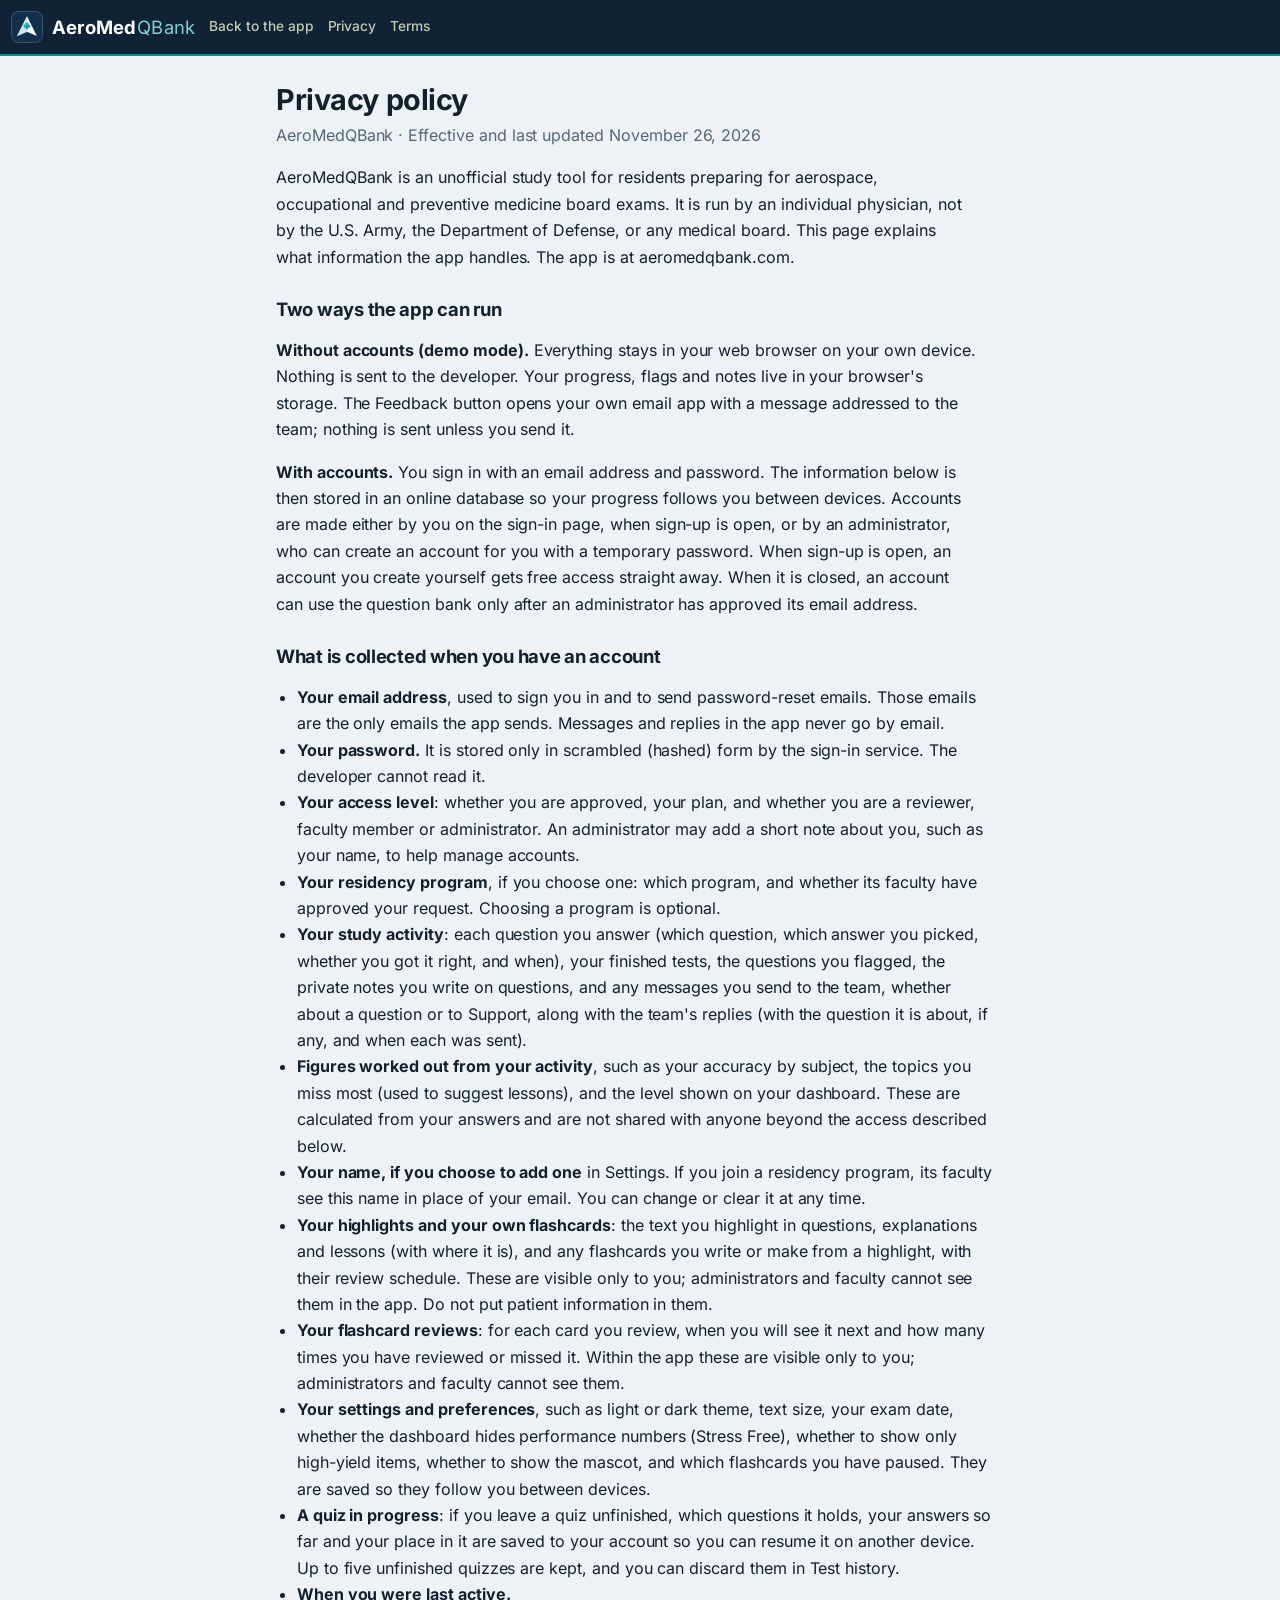
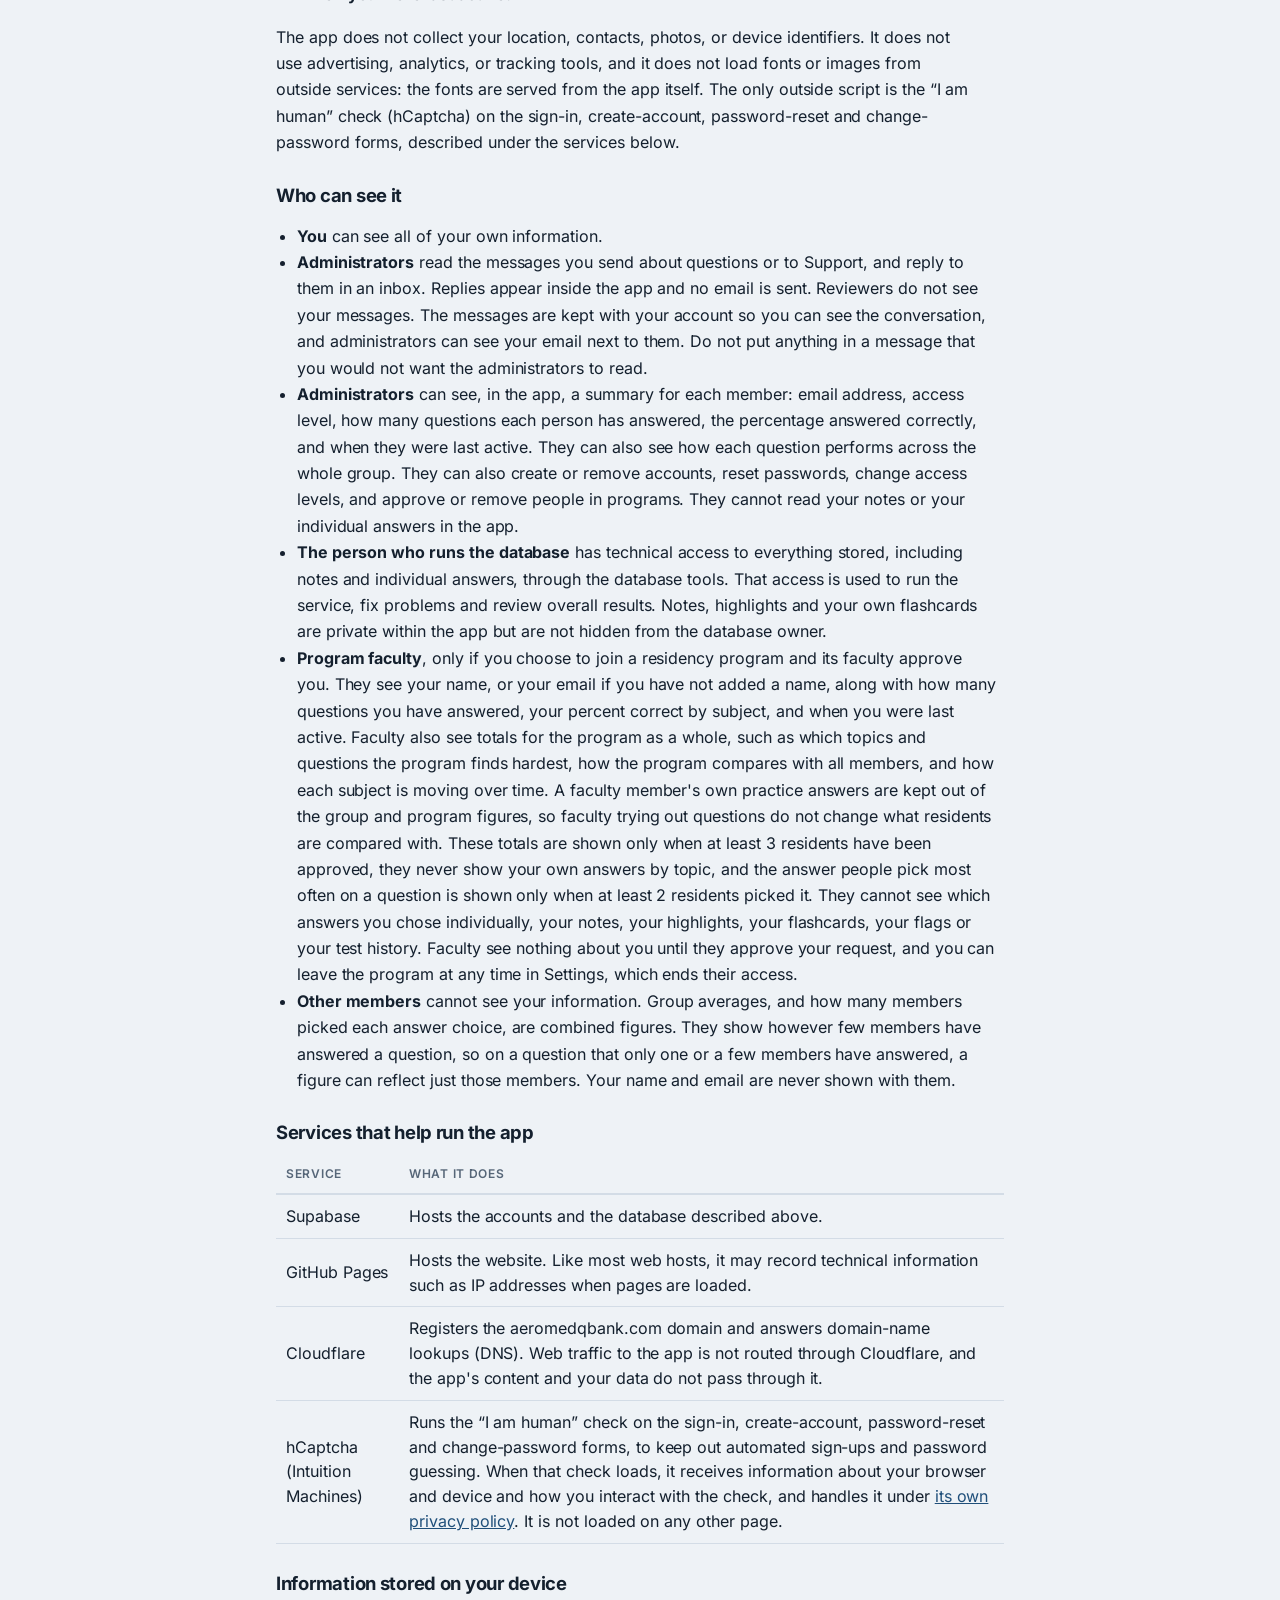
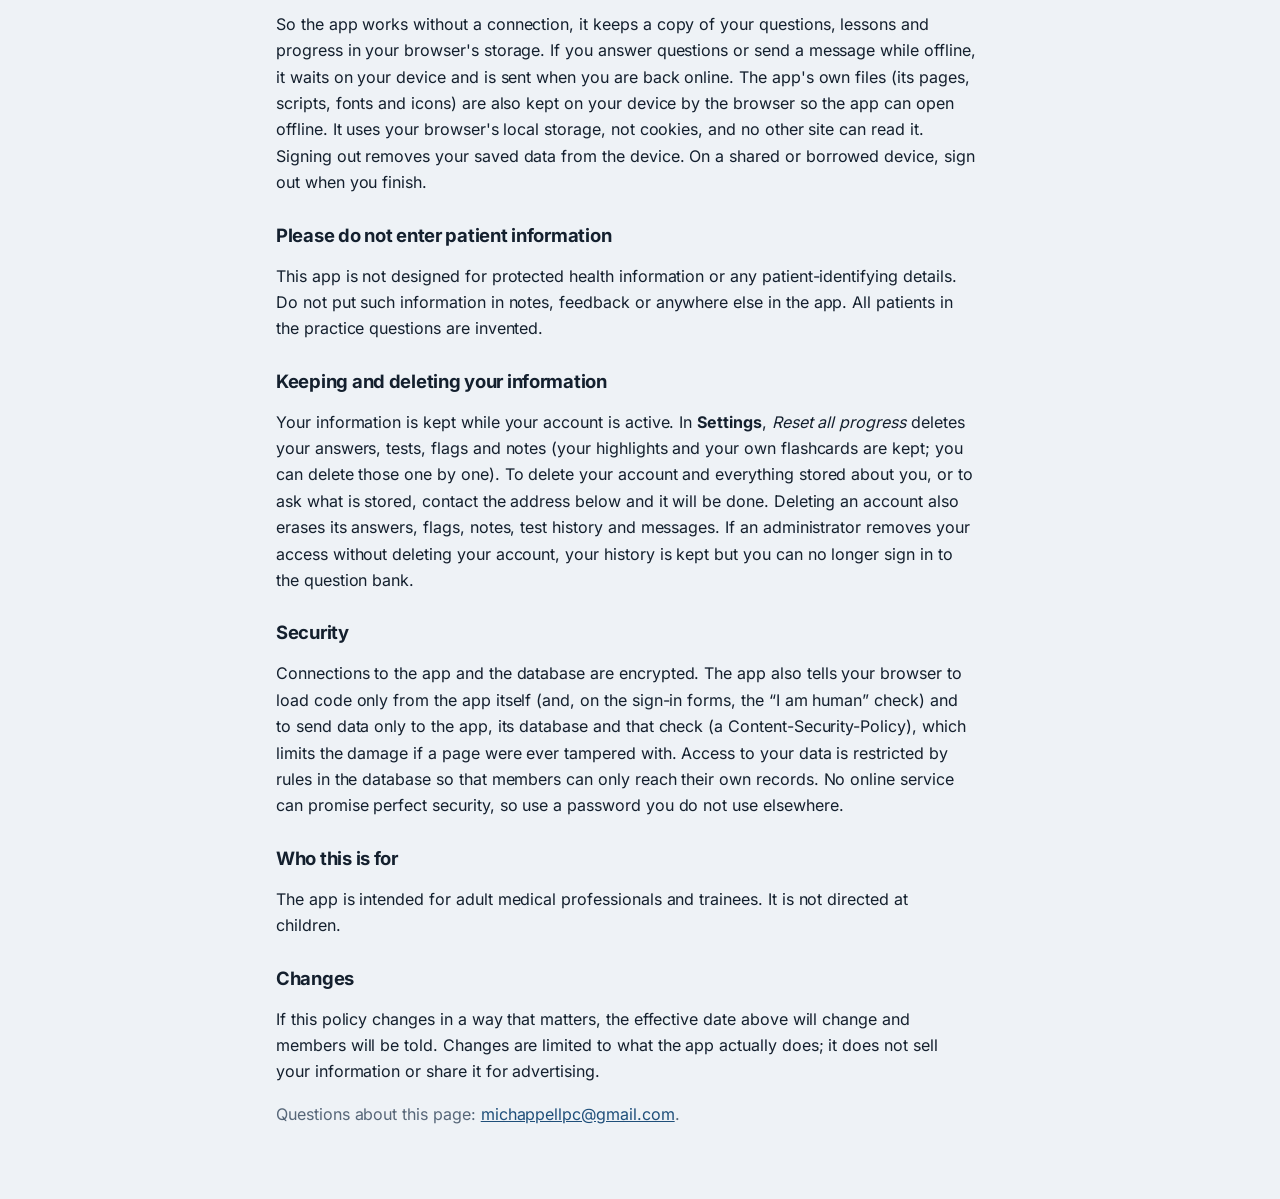
==== commit 27b069ae: "Privacy policy: leave out the AI assistant item, as asked Co-Authored-By: Claude Opus 5.5 <noreply@a" ====
--- a/privacy.html
+++ b/privacy.html
@@ -53,7 +53,6 @@
 <ul>
 <li><strong>You</strong> can see all of your own information.</li>
 <li><strong>Administrators</strong> read the messages you send about questions or to Support, and reply to them in an inbox. Replies appear inside the app and no email is sent. Reviewers do not see your messages. The messages are kept with your account so you can see the conversation, and administrators can see your email next to them. Do not put anything in a message that you would not want the administrators to read.</li>
-<li><strong>An AI assistant, used by the administrator.</strong> To help check questions and draft replies, the administrator may copy the text of messages members send (about a question, or to Support) into a general-purpose AI assistant, with the question each one is about. Your name and email address are left out. The AI assistant's provider handles that text under its own terms. Your answers, notes, highlights, flashcards and account details are not shared this way. The questions, explanations and lessons themselves are written and checked with the help of AI tools and reviewed by a physician before members see them.</li>
 <li><strong>Administrators</strong> can see, in the app, a summary for each member: email address, access level, how many questions each person has answered, the percentage answered correctly, and when they were last active. They can also see how each question performs across the whole group. They can also create or remove accounts, reset passwords, change access levels, and approve or remove people in programs. They cannot read your notes or your individual answers in the app.</li>
 <li><strong>The person who runs the database</strong> has technical access to everything stored, including notes and individual answers, through the database tools. That access is used to run the service, fix problems and review overall results. Notes, highlights and your own flashcards are private within the app but are not hidden from the database owner.</li>
 <li><strong>Program faculty</strong>, only if you choose to join a residency program and its faculty approve you. They see your name, or your email if you have not added a name, along with how many questions you have answered, your percent correct by subject, and when you were last active. Faculty also see totals for the program as a whole, such as which topics and questions the program finds hardest, how the program compares with all members, and how each subject is moving over time. A faculty member's own practice answers are kept out of the group and program figures, so faculty trying out questions do not change what residents are compared with. These totals are shown only when at least 3 residents have been approved, they never show your own answers by topic, and the answer people pick most often on a question is shown only when at least 2 residents picked it. They cannot see which answers you chose individually, your notes, your highlights, your flashcards, your flags or your test history. Faculty see nothing about you until they approve your request, and you can leave the program at any time in Settings, which ends their access.</li>
